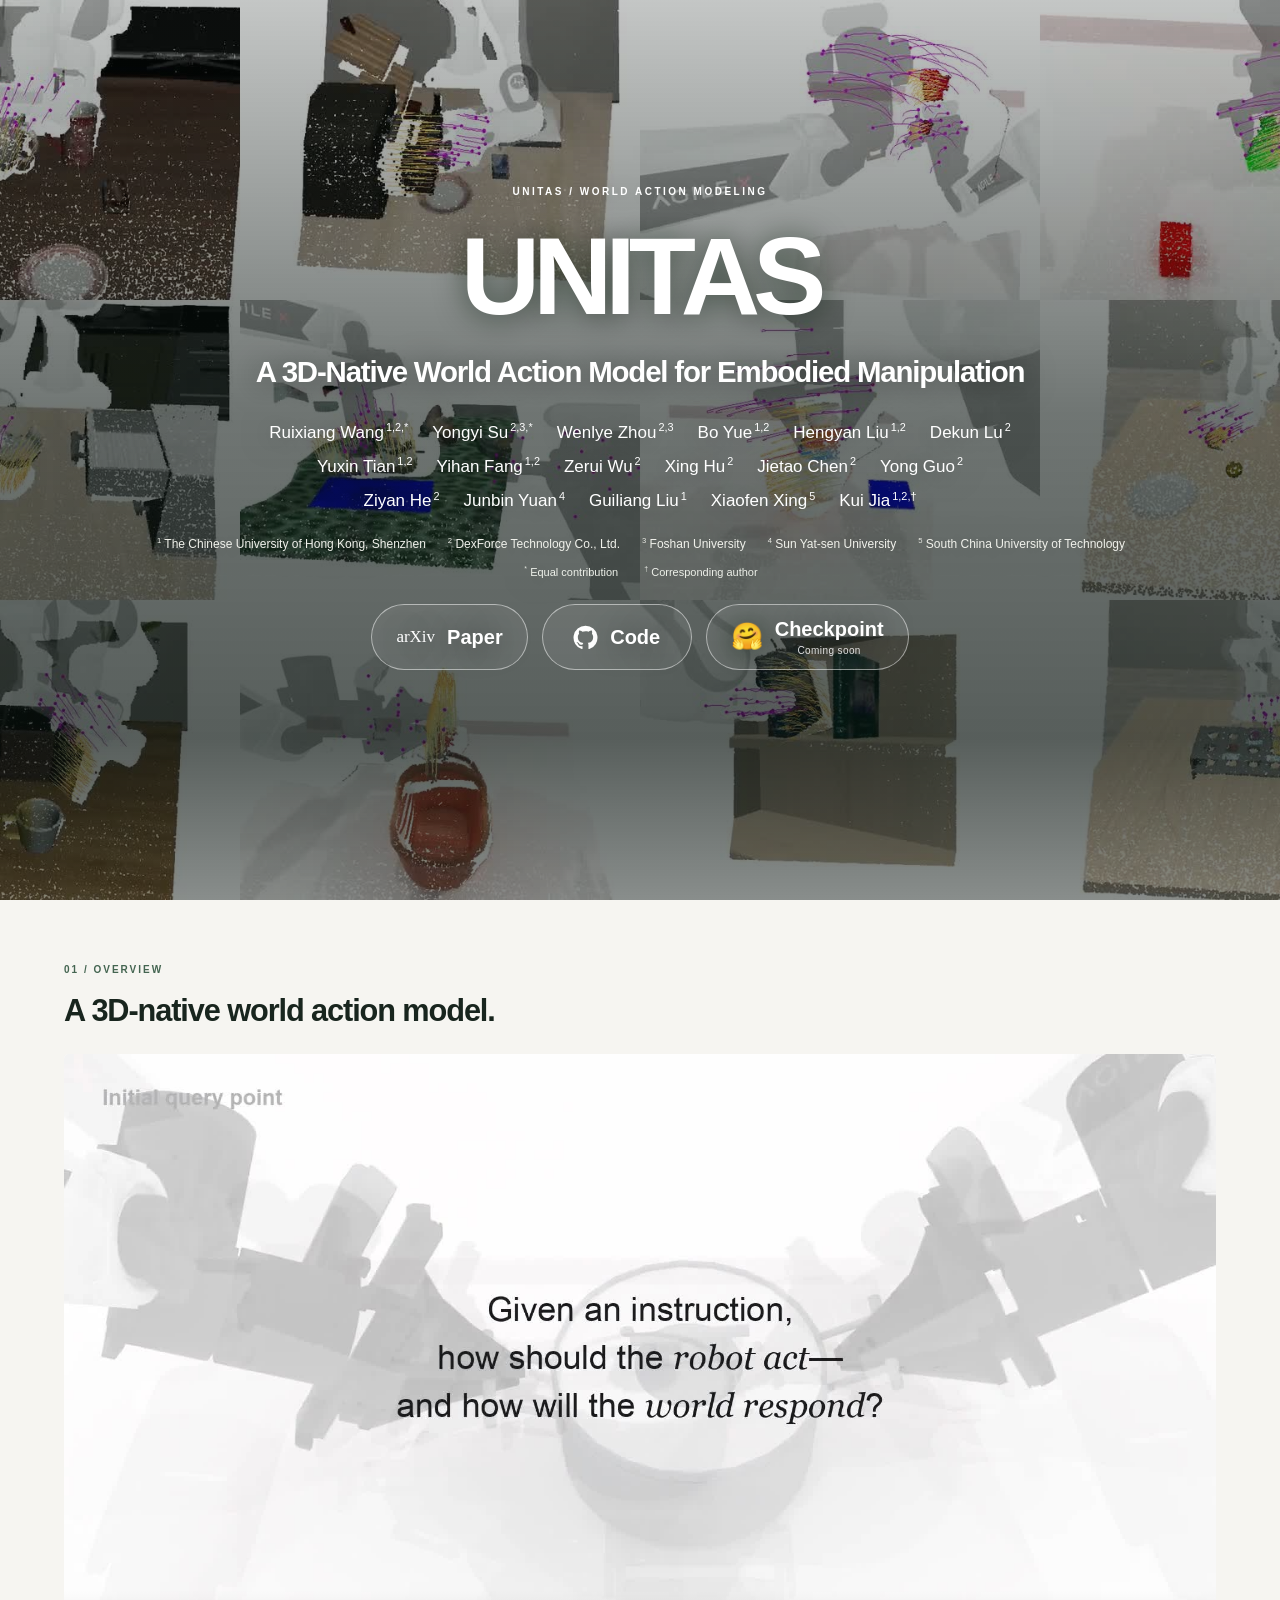
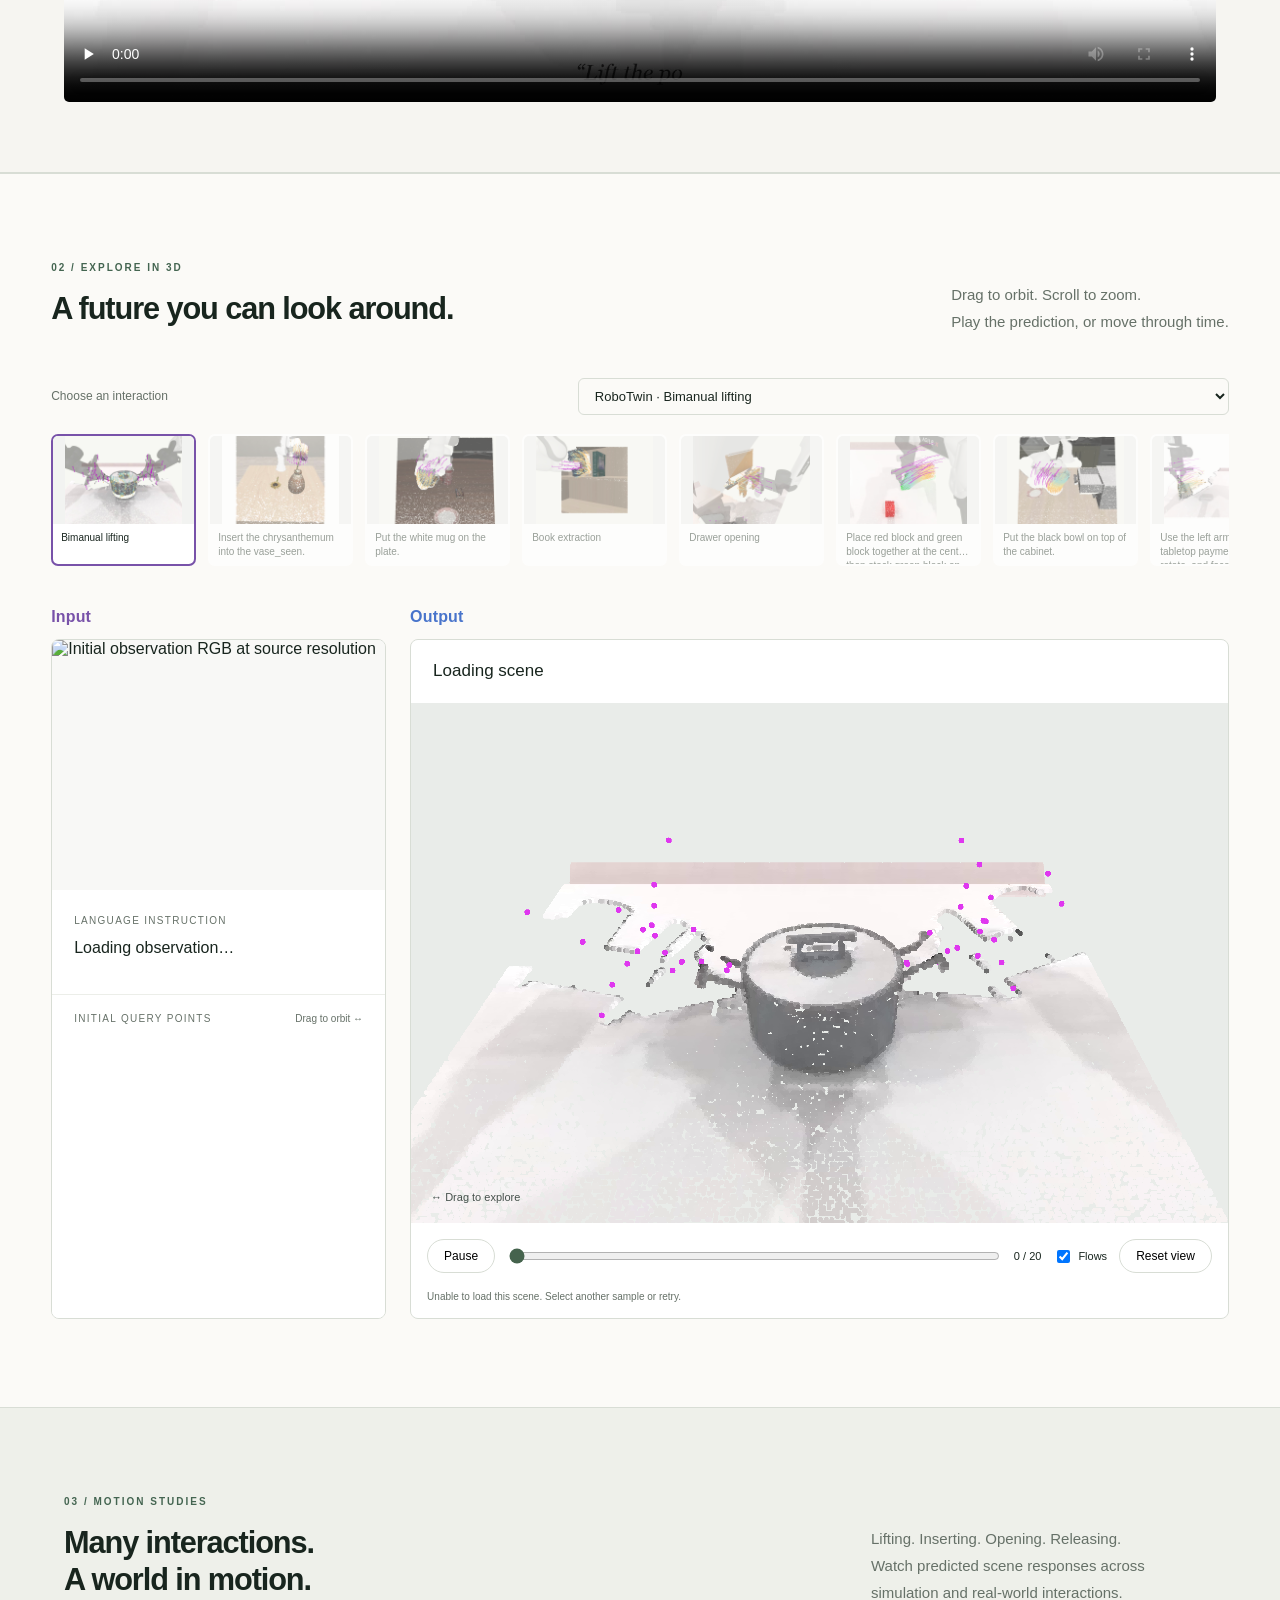
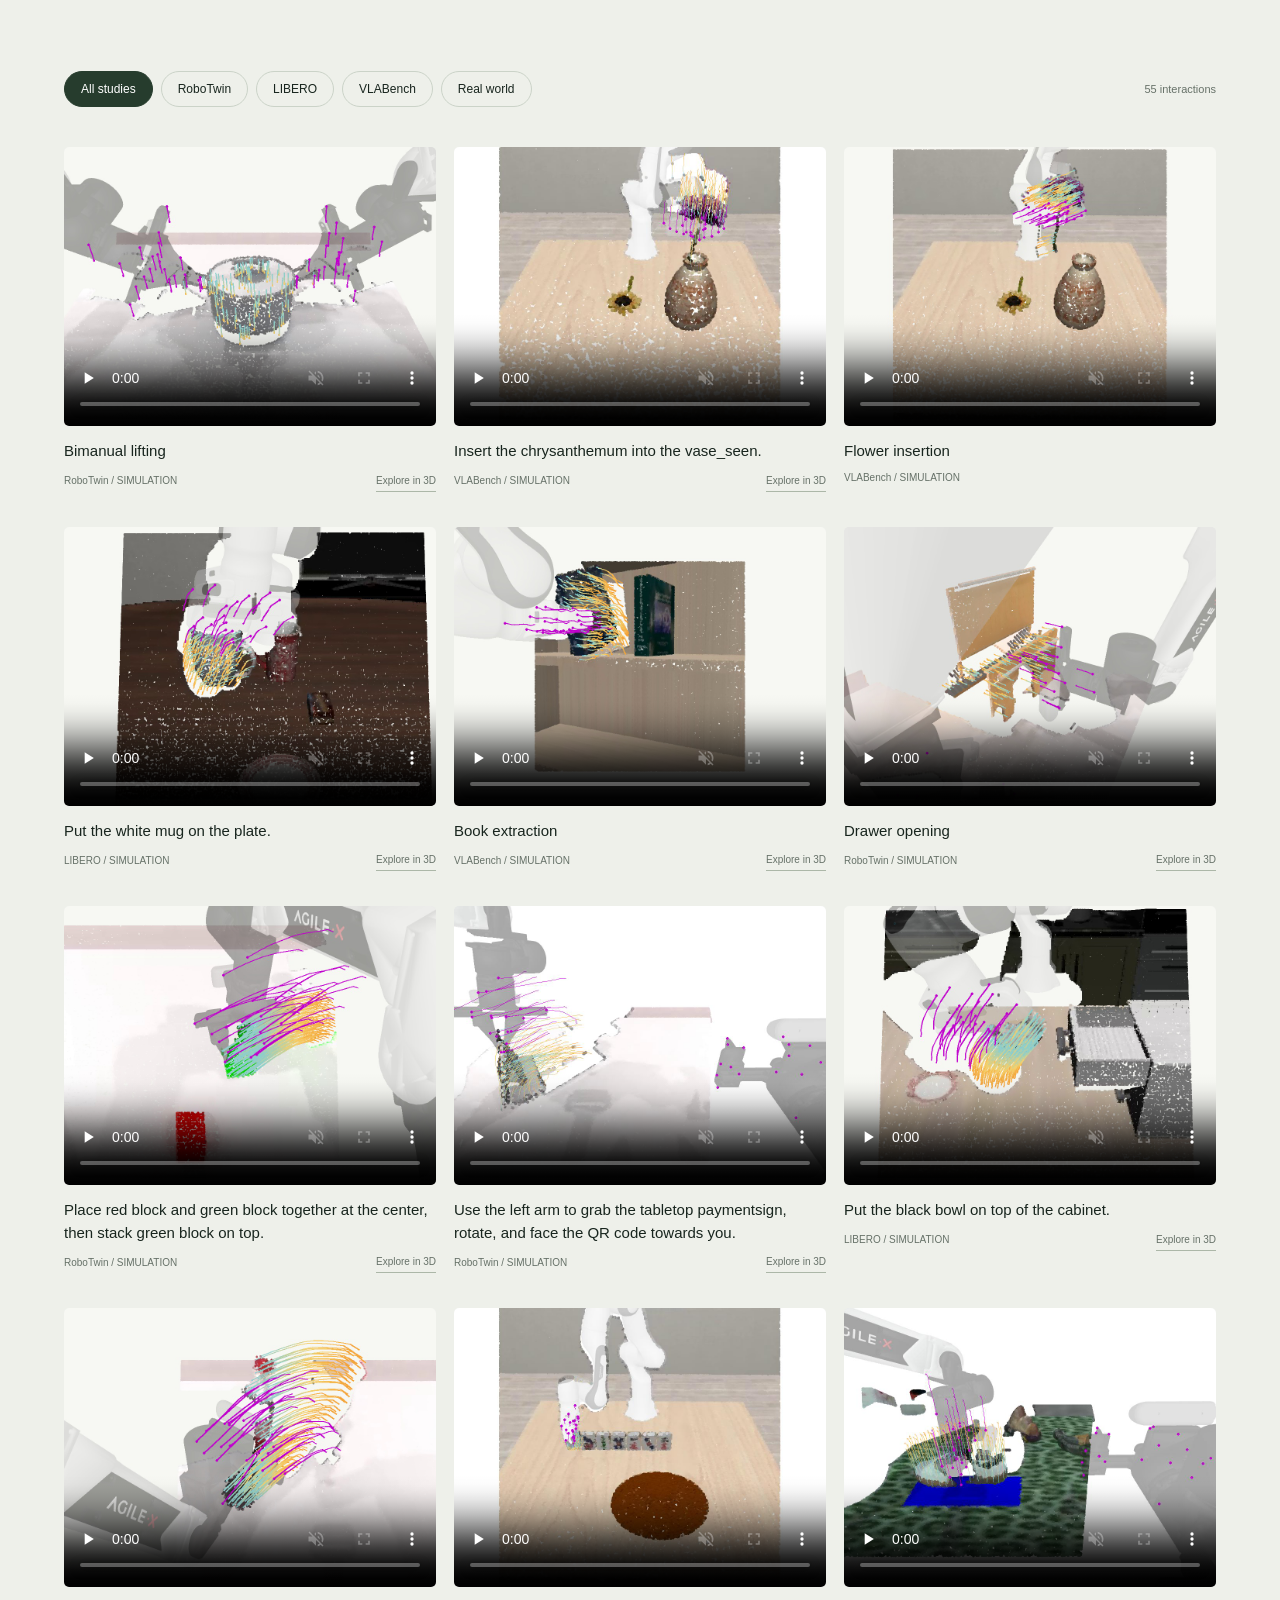
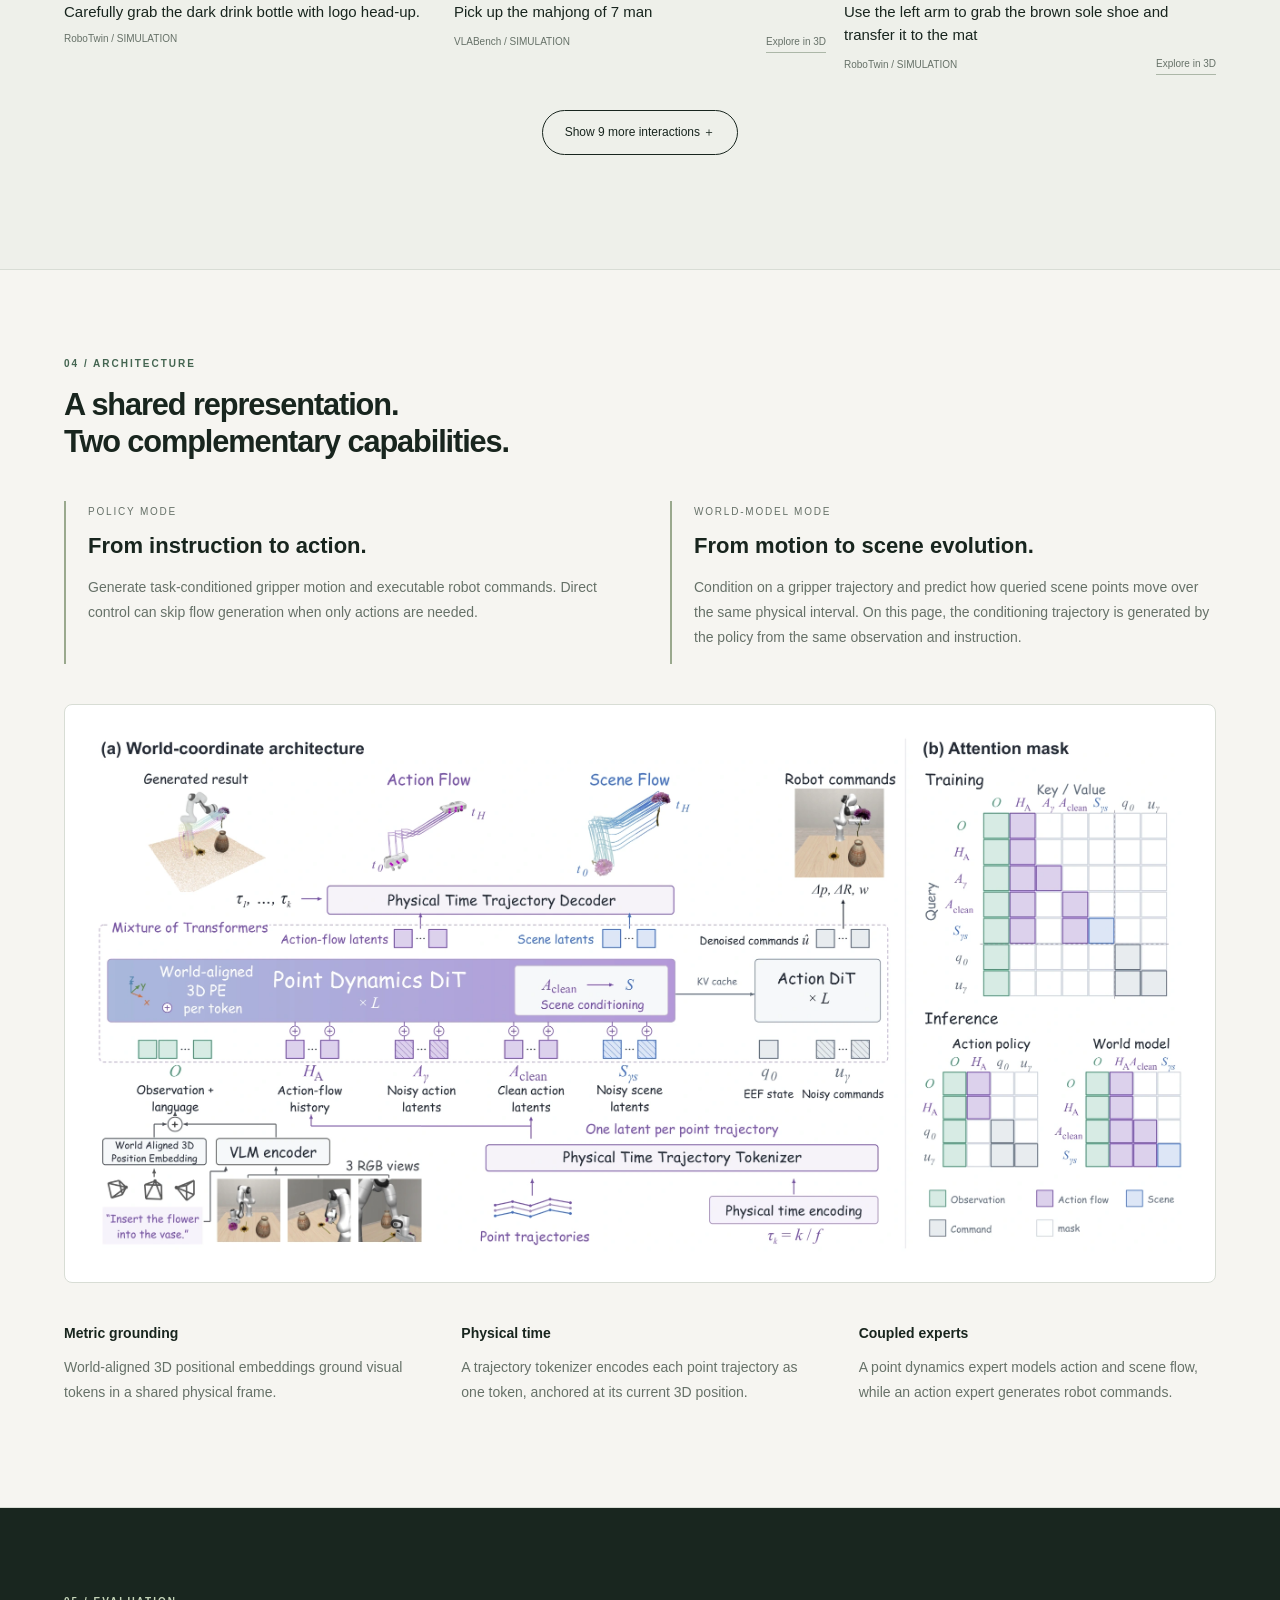
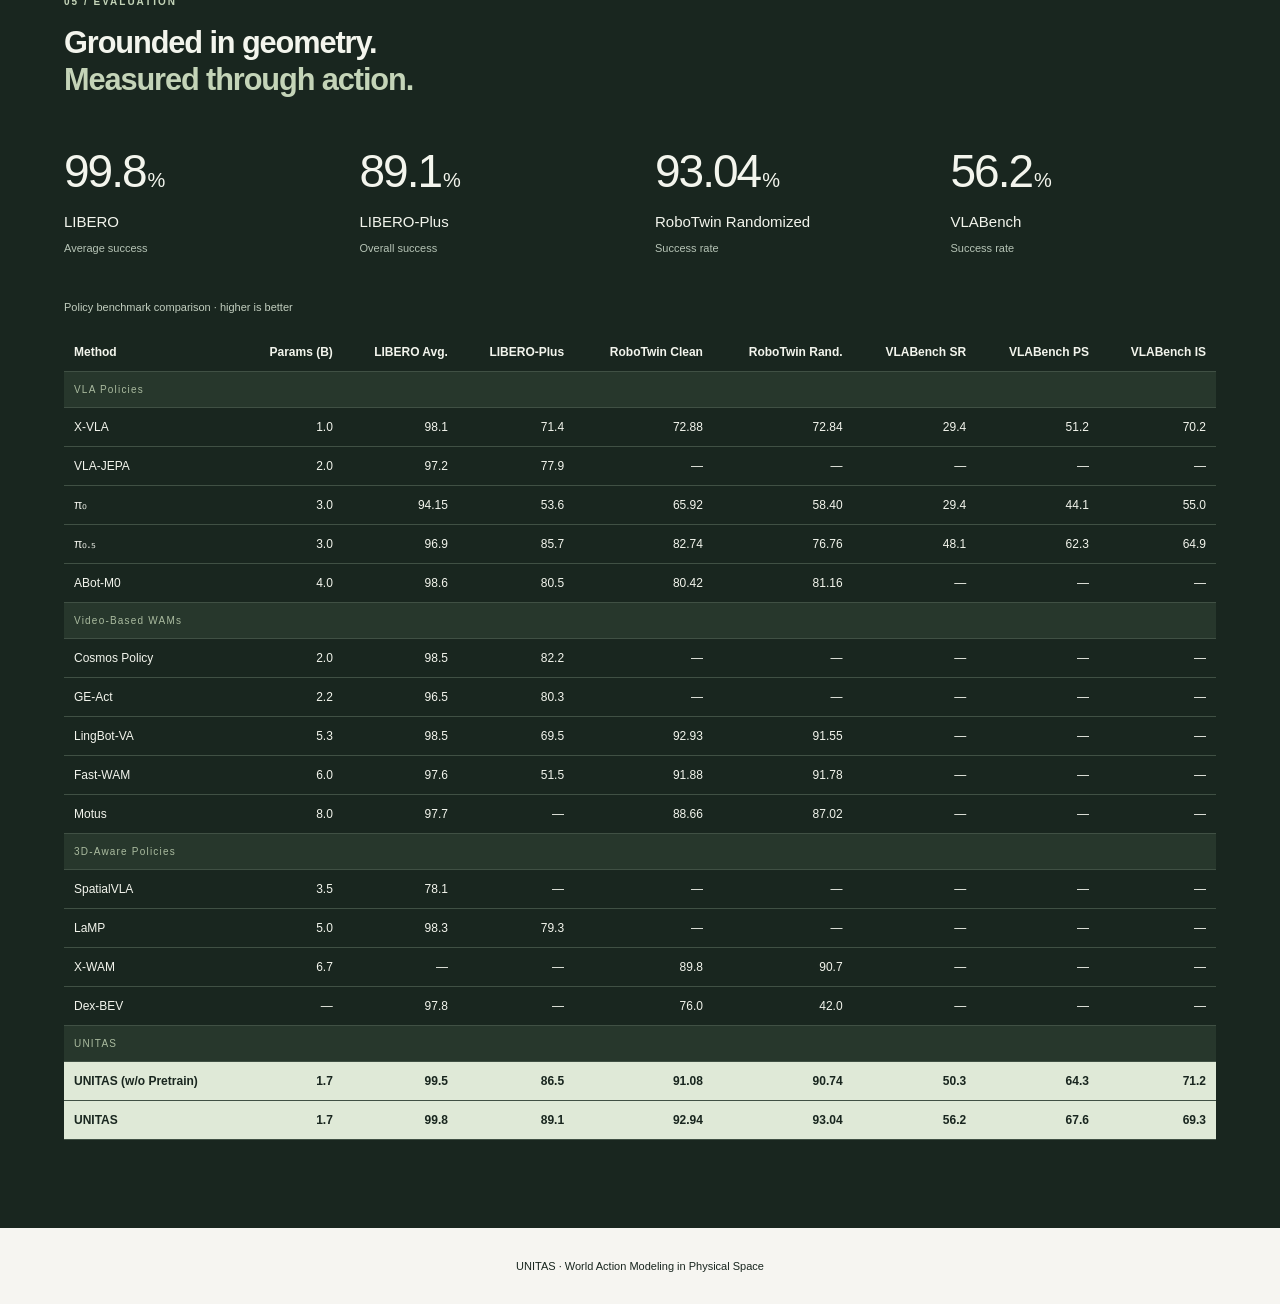
==== index.html @ 12391694 "Remove coming soon label from Code link" ====
<!DOCTYPE html>

<html lang="en"><head><meta charset="utf-8"/><meta content="width=device-width,initial-scale=1" name="viewport"/><meta content="Unitas: A 3D-Native World Action Model for Embodied Manipulation. Observations, actions, and scene dynamics in one physical space." name="description"/><title>Unitas: A 3D-Native World Action Model for Embodied Manipulation</title><link href="page.css?v=smaller-sections" rel="stylesheet"/><link href="explorer-layout.css?v=smaller-sections" rel="stylesheet"/></head><body data-asset-root="assets/full-arm-292814-panda-trails" data-hero-root="assets/current-cover-20260928"><a class="skip-link" href="#interactive">Skip to interactive scenes</a><header aria-hidden="true" class="nav" inert=""><a class="wordmark" href="#cover">UNITAS</a><nav aria-label="Main navigation"><a href="#interactive">Explore in 3D</a><a href="#studies">Motion studies</a><a href="#method">Method</a><a href="#results">Results</a><a href="assets/paper-20260928/UNITAS.pdf">Paper</a></nav></header><main>
<section class="cinema-intro" id="cover"><div class="cinema-sticky"><div class="video-wall"><video aria-label="Twelve scene predictions from checkpoint 292814" autoplay="" id="hero-mosaic" loop="" muted="" playsinline="" poster="assets/current-cover-20260928/wall-desktop.jpg" preload="metadata" src="assets/current-cover-20260928/wall-desktop.mp4"></video></div><div aria-hidden="true" class="hero-reveal"><span style="--delay:0.12s"></span><span style="--delay:0.48s"></span><span style="--delay:0.24s"></span><span style="--delay:0.7s"></span><span style="--delay:0.55s"></span><span style="--delay:0.03s"></span><span style="--delay:0.34s"></span><span style="--delay:0.86s"></span><span style="--delay:0.38s"></span><span style="--delay:0.8s"></span><span style="--delay:0.62s"></span><span style="--delay:0.18s"></span></div><div class="cinema-shade"></div><div class="cinema-copy"><div class="eyebrow">UNITAS / WORLD ACTION MODELING</div><h1><span class="hero-name">UNITAS</span><span class="hero-paper-title">A 3D-Native World Action Model for Embodied Manipulation</span></h1><div aria-label="Authors and affiliations" class="hero-credits"><div class="hero-authors"><div class="author-row"><span class="author"><a href="https://robbinw.github.io/" rel="noopener noreferrer" target="_blank">Ruixiang Wang</a><sup>1,2,*</sup></span><span class="author"><a href="https://yysu.site/" rel="noopener noreferrer" target="_blank">Yongyi Su</a><sup>2,3,*</sup></span><span class="author">Wenlye Zhou<sup>2,3</sup></span><span class="author">Bo Yue<sup>1,2</sup></span><span class="author">Hengyan Liu<sup>1,2</sup></span><span class="author">Dekun Lu<sup>2</sup></span></div><div class="author-row"><span class="author">Yuxin Tian<sup>1,2</sup></span><span class="author">Yihan Fang<sup>1,2</sup></span><span class="author">Zerui Wu<sup>2</sup></span><span class="author">Xing Hu<sup>2</sup></span><span class="author">Jietao Chen<sup>2</sup></span><span class="author">Yong Guo<sup>2</sup></span></div><div class="author-row"><span class="author">Ziyan He<sup>2</sup></span><span class="author">Junbin Yuan<sup>4</sup></span><span class="author">Guiliang Liu<sup>1</sup></span><span class="author">Xiaofen Xing<sup>5</sup></span><span class="author">Kui Jia<sup>1,2,†</sup></span></div></div><div class="hero-affiliations"><span><sup>1</sup> The Chinese University of Hong Kong, Shenzhen</span><span><sup>2</sup> DexForce Technology Co., Ltd.</span><span><sup>3</sup> Foshan University</span><span><sup>4</sup> Sun Yat-sen University</span><span><sup>5</sup> South China University of Technology</span></div><div class="hero-contributions"><span><sup>*</sup> Equal contribution</span><span><sup>†</sup> Corresponding author</span></div></div><div class="hero-links"><a href="assets/paper-20260928/UNITAS.pdf"><span aria-hidden="true" class="resource-icon paper-icon">arXiv</span><span>Paper</span></a><a href="https://github.com/RobbinW/unitas" aria-label="Code repository" rel="noopener noreferrer" target="_blank"><svg aria-hidden="true" fill="currentColor" height="25" viewbox="0 0 24 24" width="25"><path d="M12 .7a11.5 11.5 0 0 0-3.64 22.41c.58.1.79-.25.79-.55v-2.23c-3.22.7-3.9-1.37-3.9-1.37-.52-1.34-1.29-1.7-1.29-1.7-1.05-.72.08-.71.08-.71 1.16.08 1.78 1.2 1.78 1.2 1.03 1.77 2.71 1.26 3.37.96.1-.75.4-1.26.73-1.55-2.57-.29-5.27-1.28-5.27-5.69 0-1.26.45-2.3 1.19-3.11-.12-.29-.51-1.47.11-3.06 0 0 .97-.31 3.16 1.19A11 11 0 0 1 12 6.1c.98 0 1.96.13 2.88.39 2.2-1.5 3.16-1.19 3.16-1.19.62 1.59.23 2.77.11 3.06.74.81 1.19 1.85 1.19 3.11 0 4.42-2.71 5.4-5.29 5.68.42.36.79 1.06.79 2.14v3.27c0 .31.21.66.8.55A11.5 11.5 0 0 0 12 .7Z"></path></svg><span>Code</span></a><span aria-disabled="true" aria-label="Checkpoint, coming soon" class="resource-pending" role="link"><span aria-hidden="true" class="resource-icon">🤗</span><span>Checkpoint <small>Coming soon</small></span></span></div></div></div></section>
<section class="opening film-introduction" id="film"><div class="film-heading"><div class="section-label">01 / OVERVIEW</div><h2>A 3D-native world action model.</h2></div><video aria-label="UNITAS research film" class="research-film" controls="" playsinline="" poster="assets/current-film-20260928/poster.jpg" preload="none"><source src="assets/current-film-20260928/UNITAS_white.mp4" type="video/mp4"/><track kind="subtitles" label="English" src="assets/current-film-20260928/captions.vtt" srclang="en"/></video></section>
<section class="section interactive" id="interactive"><div class="section-head"><div><div class="section-label">02 / EXPLORE IN 3D</div><h2>A future you can look around.</h2></div><p>Drag to orbit. Scroll to zoom.<br/>Play the prediction, or move through time.</p></div><div class="explorer-select"><label for="motion-select">Choose an interaction</label><select id="motion-select"></select></div><div aria-label="Choose a 3D scene" class="sample-tabs" id="motion-samples" role="group"></div><div class="explorer-columns"><div class="explorer-column input-column"><h3 class="io-label">Input</h3><div class="input-panel"><a class="input-rgb-link" id="input-rgb-original" rel="noopener" target="_blank"><img alt="Initial observation RGB at source resolution" id="motion-rgb"/></a><div class="input-language"><span>Language instruction</span><p id="input-language">Choose an interaction above.</p></div><div class="input-query-heading">Initial query points <small>Drag to orbit ↔</small></div><div aria-label="Initial query point cloud and calibrated observation camera" id="input-query-stage"></div></div></div><div class="explorer-column output-column"><h3 class="io-label output-label">Output</h3><div class="motion-shell"><div class="motion-top"><h3 id="motion-title">Loading scene</h3><select aria-label="Trajectory source" hidden="" id="motion-mode"><option value="pred">Model prediction</option><option value="gt">Ground truth</option></select></div><div id="motion-stage"><span class="drag-hint">↔ Drag to explore</span></div><div class="motion-controls"><button id="motion-play">Pause</button><input aria-label="Prediction time" id="motion-time" max="1000" min="0" type="range" value="0"/><output id="motion-frame">0 / 20</output><label><input checked="" id="motion-trails" type="checkbox"/> Flows</label><button id="motion-reset">Reset view</button></div><p id="motion-status" role="status">Loading 3D trajectories…</p></div></div></div></section><section class="section motion-films" id="studies"><div class="section-head"><div><div class="section-label">03 / MOTION STUDIES</div><h2>Many interactions.<br/>A world in motion.</h2></div><p>Lifting. Inserting. Opening. Releasing.<br/>Watch predicted scene responses across simulation and real-world interactions.</p></div><div class="gallery-toolbar"><div aria-label="Filter scene predictions" class="sample-tabs" id="study-filters" role="group"><button aria-pressed="true" data-filter="all">All studies</button><button aria-pressed="false" data-filter="RoboTwin">RoboTwin</button><button aria-pressed="false" data-filter="LIBERO">LIBERO</button><button aria-pressed="false" data-filter="VLABench">VLABench</button><button aria-pressed="false" data-filter="real">Real world</button></div><span aria-live="polite" id="study-count"></span></div><div class="film-grid" id="study-grid"></div><button class="button more" id="study-more">More interactions ＋</button></section>
<section class="section method" id="method"><div class="section-label">04 / ARCHITECTURE</div><h2>A shared representation.<br/><em>Two complementary capabilities.</em></h2><div class="capabilities"><article><span>POLICY MODE</span><h3>From instruction to action.</h3><p>Generate task-conditioned gripper motion and executable robot commands. Direct control can skip flow generation when only actions are needed.</p></article><article><span>WORLD-MODEL MODE</span><h3>From motion to scene evolution.</h3><p>Condition on a gripper trajectory and predict how queried scene points move over the same physical interval. On this page, the conditioning trajectory is generated by the policy from the same observation and instruction.</p></article></div><a class="diagram" href="assets/paper-20260928/architecture.pdf" rel="noopener" target="_blank" title="Figure 2 — open full-resolution architecture"><img alt="UNITAS architecture with shared observation grounding and coupled motion and action branches" height="1138" loading="lazy" src="assets/paper-20260928/architecture.webp" width="2400"/></a><div class="method-details"><p><strong>Metric grounding</strong>World-aligned 3D positional embeddings ground visual tokens in a shared physical frame.</p><p><strong>Physical time</strong>A trajectory tokenizer encodes each point trajectory as one token, anchored at its current 3D position.</p><p><strong>Coupled experts</strong>A point dynamics expert models action and scene flow, while an action expert generates robot commands.</p></div></section><section class="section results" id="results"><div class="section-label">05 / EVALUATION</div><h2>Grounded in geometry.<br/><em>Measured through action.</em></h2><div class="metrics"><div><strong>99.8<span>%</span></strong><p>LIBERO</p><small>Average success</small></div><div><strong>89.1<span>%</span></strong><p>LIBERO-Plus</p><small>Overall success</small></div><div><strong>93.04<span>%</span></strong><p>RoboTwin Randomized</p><small>Success rate</small></div><div><strong>56.2<span>%</span></strong><p>VLABench</p><small>Success rate</small></div></div><div aria-label="Policy benchmark comparison, scroll horizontally for all columns" class="table-scroll" tabindex="0"><table id="benchmark-table"><caption>Policy benchmark comparison · higher is better</caption><thead><tr><th>Method</th><th>Params (B)</th><th>LIBERO Avg.</th><th>LIBERO-Plus</th><th>RoboTwin Clean</th><th>RoboTwin Rand.</th><th>VLABench SR</th><th>VLABench PS</th><th>VLABench IS</th></tr></thead><tbody><tr class="group"><td colspan="9">VLA Policies</td></tr><tr class=""><td>X-VLA</td><td>1.0</td><td>98.1</td><td>71.4</td><td>72.88</td><td>72.84</td><td>29.4</td><td>51.2</td><td>70.2</td></tr><tr class=""><td>VLA-JEPA</td><td>2.0</td><td>97.2</td><td>77.9</td><td>—</td><td>—</td><td>—</td><td>—</td><td>—</td></tr><tr class=""><td>π₀</td><td>3.0</td><td>94.15</td><td>53.6</td><td>65.92</td><td>58.40</td><td>29.4</td><td>44.1</td><td>55.0</td></tr><tr class=""><td>π₀.₅</td><td>3.0</td><td>96.9</td><td>85.7</td><td>82.74</td><td>76.76</td><td>48.1</td><td>62.3</td><td>64.9</td></tr><tr class=""><td>ABot-M0</td><td>4.0</td><td>98.6</td><td>80.5</td><td>80.42</td><td>81.16</td><td>—</td><td>—</td><td>—</td></tr><tr class="group"><td colspan="9">Video-Based WAMs</td></tr><tr class=""><td>Cosmos Policy</td><td>2.0</td><td>98.5</td><td>82.2</td><td>—</td><td>—</td><td>—</td><td>—</td><td>—</td></tr><tr class=""><td>GE-Act</td><td>2.2</td><td>96.5</td><td>80.3</td><td>—</td><td>—</td><td>—</td><td>—</td><td>—</td></tr><tr class=""><td>LingBot-VA</td><td>5.3</td><td>98.5</td><td>69.5</td><td>92.93</td><td>91.55</td><td>—</td><td>—</td><td>—</td></tr><tr class=""><td>Fast-WAM</td><td>6.0</td><td>97.6</td><td>51.5</td><td>91.88</td><td>91.78</td><td>—</td><td>—</td><td>—</td></tr><tr class=""><td>Motus</td><td>8.0</td><td>97.7</td><td>—</td><td>88.66</td><td>87.02</td><td>—</td><td>—</td><td>—</td></tr><tr class="group"><td colspan="9">3D-Aware Policies</td></tr><tr class=""><td>SpatialVLA</td><td>3.5</td><td>78.1</td><td>—</td><td>—</td><td>—</td><td>—</td><td>—</td><td>—</td></tr><tr class=""><td>LaMP</td><td>5.0</td><td>98.3</td><td>79.3</td><td>—</td><td>—</td><td>—</td><td>—</td><td>—</td></tr><tr class=""><td>X-WAM</td><td>6.7</td><td>—</td><td>—</td><td>89.8</td><td>90.7</td><td>—</td><td>—</td><td>—</td></tr><tr class=""><td>Dex-BEV</td><td>—</td><td>97.8</td><td>—</td><td>76.0</td><td>42.0</td><td>—</td><td>—</td><td>—</td></tr><tr class="group"><td colspan="9">UNITAS</td></tr><tr class="ours"><td>UNITAS (w/o Pretrain)</td><td>1.7</td><td>99.5</td><td>86.5</td><td>91.08</td><td>90.74</td><td>50.3</td><td>64.3</td><td>71.2</td></tr><tr class="ours"><td>UNITAS</td><td>1.7</td><td>99.8</td><td>89.1</td><td>92.94</td><td>93.04</td><td>56.2</td><td>67.6</td><td>69.3</td></tr></tbody></table></div></section>
<footer class="minimal-footer"><a href="#cover">UNITAS · World Action Modeling in Physical Space</a></footer></main><script type="importmap">{"imports":{"three":"./vendor/three.module.js"}}</script><script defer="" src="fullarm-page.js?v=paymentsign"></script><script src="fullarm-viewer.js?v=paymentsign" type="module"></script></body></html>
---- page.css ----
:root{--paper:#f6f5f1;--ink:#18251e;--muted:#667168;--line:#d8ddd5;--accent:#446551}*{box-sizing:border-box}html{scroll-behavior:smooth;scroll-padding-top:30px}body{margin:0;background:var(--paper);color:var(--ink);font-family:'Avenir Next',Avenir,'Segoe UI',sans-serif}a{color:inherit;text-decoration:none}button,select,input{font:inherit}button{cursor:pointer}a:focus-visible,button:focus-visible,input:focus-visible,select:focus-visible{outline:3px solid #cb892f;outline-offset:4px}.nav{height:68px;padding:0 4vw;display:flex;align-items:center;justify-content:space-between;gap:24px}.wordmark{font-size:25px;font-weight:750;letter-spacing:-1px}.wordmark span{color:var(--accent);margin-left:5px}.nav nav{display:flex;gap:26px;font-size:12px;align-items:center}.nav nav a:hover{color:var(--accent)}.skip-link{position:fixed;top:-80px;left:20px;background:white;padding:16px;z-index:10}.skip-link:focus{top:10px}.cinema-sticky{position:relative;height:calc(100svh - 68px);min-height:570px;max-height:1050px;overflow:hidden;background:#bfc8bd;color:white}.video-wall{position:absolute;inset:0}.video-wall video{display:block;width:100%;height:100%;object-fit:cover}.cinema-shade{position:absolute;inset:0;background:linear-gradient(180deg,#06160b08,#091b1133 45%,#081a166b)}.cinema-copy{position:absolute;inset:0;display:flex;flex-direction:column;align-items:center;justify-content:center;pointer-events:none;text-align:center;text-shadow:0 2px 30px #00150799}.cinema-copy .eyebrow{font-size:10px;letter-spacing:2.5px;font-weight:600}.cinema-copy h1{font-size:clamp(75px,8.6vw,142px);letter-spacing:-.065em;line-height:1;margin:16px 0;font-weight:700}.cinema-copy p{font-size:20px;margin:5px 0;letter-spacing:-.4px}.cover-bottom{position:absolute;bottom:24px;left:4vw;right:4vw;display:flex;align-items:center;justify-content:space-between;gap:20px;font-size:9px;letter-spacing:1.7px}.cover-bottom button{border:1px solid #ffffff88;background:#10211738;color:white;border-radius:30px;padding:10px 16px;font-size:11px;letter-spacing:0}.opening,.section{padding:88px max(5vw,calc((100vw - 1320px)/2))}.opening{display:grid;grid-template-columns:1.1fr 1fr;gap:70px;align-items:center;border-bottom:1px solid var(--line)}.opening p{font-size:18px;line-height:1.7;color:var(--muted);max-width:560px;margin-top:0}.section{border-top:1px solid var(--line)}.section-label{font-size:10px;font-weight:600;letter-spacing:2px;color:var(--accent)}h2{font-size:clamp(26px,2.4vw,36px);font-weight:600;line-height:1.2;letter-spacing:-1.1px;margin:18px 0 22px}h3{font-size:22px;line-height:1.35;font-weight:600;margin:12px 0}em{font-style:normal;font-weight:inherit}.actions{display:flex;align-items:center;gap:26px;flex-wrap:wrap;margin:26px 0 0}.button{display:inline-block;background:var(--ink);color:white;border:1px solid var(--ink);border-radius:30px;padding:13px 22px;font-size:12px}.button:hover{background:#334c3b}.text-link{font-size:12px;border-bottom:1px solid var(--ink);padding:6px 0}.section-head{display:flex;justify-content:space-between;align-items:end;gap:60px;margin-bottom:30px}.section-head>p{max-width:345px;font-size:15px;line-height:1.8;color:var(--muted)}.motion-films{background:#eef0ea}.gallery-toolbar{display:flex;justify-content:space-between;align-items:center;gap:18px}.sample-tabs{display:flex;gap:8px;flex-wrap:wrap;margin:20px 0}.sample-tabs button{border:1px solid #cbd3c8;border-radius:25px;background:transparent;color:var(--ink);font-size:12px;padding:10px 16px}.sample-tabs button[aria-pressed=true]{background:#263c2d;border-color:#263c2d;color:white}#study-count{font-size:11px;color:var(--muted);white-space:nowrap}.film-grid{display:grid;grid-template-columns:repeat(3,minmax(0,1fr));gap:35px 18px;margin:20px 0 32px}figure{margin:0;min-width:0}.film-grid video{display:block;width:100%;aspect-ratio:4/3;object-fit:contain;border-radius:5px;background:#e9ece9}.film-grid figcaption{font-size:15px;font-weight:500;margin-top:14px;line-height:1.5}.study-meta,.joint-caption{display:flex;align-items:center;justify-content:space-between;gap:12px;margin-top:7px;font-size:10px;font-weight:400;color:var(--muted)}.study-meta a,.joint-caption a{white-space:nowrap;border-bottom:1px solid #acb7a8;padding:3px 0}.more{display:block;margin:35px auto 26px;background:transparent;color:var(--ink)}.more:hover{color:white}.figure-note{font-size:11px;line-height:1.8;color:var(--muted);max-width:1000px;margin:18px 0 0}.interactive{background:#fbfaf7}.explorer-select{display:flex;gap:18px;align-items:center;justify-content:space-between;font-size:12px;margin-bottom:18px}.explorer-select select{padding:12px 16px;border:1px solid var(--line);background:transparent;border-radius:6px;max-width:72%;color:var(--ink);font-size:13px}#motion-samples{display:grid;grid-template-columns:repeat(6,minmax(0,1fr));gap:10px;margin:18px 0 25px}#motion-samples button{padding:0;border-radius:5px;overflow:hidden;text-align:left;background:#fff;border:1px solid var(--line);color:var(--muted)}#motion-samples button[aria-pressed=true]{border:2px solid #53684e;background:#e8eee3;color:var(--ink)}#motion-samples img{width:100%;aspect-ratio:4/3;object-fit:cover;display:block}#motion-samples span{font-size:10px;display:block;padding:8px;white-space:nowrap;overflow:hidden;text-overflow:ellipsis}.motion-shell{border:1px solid var(--line);border-radius:8px;overflow:hidden;background:#e9ece9}.motion-top{padding:15px 22px;background:#fff;display:flex;justify-content:space-between;align-items:center;gap:20px}.motion-top h3{font-size:18px;margin:5px 0}.motion-top select{font:inherit;font-size:12px;border:1px solid #dce1d8;background:#fff;border-radius:5px;padding:10px}#motion-stage{height:650px;position:relative;touch-action:none}#motion-stage canvas{display:block}.rgb-inset{position:absolute;top:18px;left:18px;width:132px;z-index:2;pointer-events:none;background:white;box-shadow:0 4px 24px #0001;border-radius:5px;overflow:hidden}.rgb-inset img{width:100%;display:block}.rgb-inset span{display:block;font-size:8px;padding:7px;letter-spacing:1.4px}.drag-hint{position:absolute;bottom:20px;left:20px;pointer-events:none;font-size:11px;color:#45514b}.motion-controls{display:flex;align-items:center;gap:18px;padding:17px 22px;background:#fff}.motion-controls button{border:1px solid var(--line);border-radius:24px;background:white;padding:9px 16px;font-size:12px;white-space:nowrap}.motion-controls input[type=range]{flex:1;min-width:40px;accent-color:#45634d}.motion-controls label,.motion-controls output{font-size:11px;white-space:nowrap}.motion-controls label{display:flex;align-items:center;gap:5px}#motion-status{margin:0;padding:0 22px 17px;background:white;color:var(--muted);font-size:11px}.capabilities{display:grid;grid-template-columns:1fr 1fr;gap:60px;margin:40px 0}.capabilities article{border-left:2px solid #9aa98e;padding-left:22px}.capabilities span{font-size:10px;letter-spacing:1.8px;color:var(--muted)}.capabilities p,.method-details p{font-size:14px;color:var(--muted);line-height:1.8}.diagram{display:block;background:white;padding:30px;border-radius:8px;border:1px solid var(--line)}.diagram img{display:block;width:100%}.diagram span{display:block;font-size:11px;color:var(--muted);margin-top:20px}.method-details{display:grid;grid-template-columns:repeat(3,1fr);gap:40px;margin-top:24px}.method-details strong{display:block;color:var(--ink);margin-bottom:8px}.results{background:#19261f;color:#f3f5ed}.results .section-label,.results em{color:#c4d4b8}.metrics{display:grid;grid-template-columns:repeat(4,1fr);gap:30px;margin:45px 0}.metrics strong{font-size:46px;font-weight:500;letter-spacing:-2px}.metrics strong span{font-size:20px;margin-left:2px}.metrics p{font-size:15px;margin-bottom:8px}.metrics small,.results .figure-note{color:#b6c4b6;font-size:11px}.table-scroll{overflow-x:auto;margin-top:38px;max-width:100%}#benchmark-table{width:100%;border-collapse:collapse;font-size:12px;text-align:right;white-space:nowrap}#benchmark-table caption{text-align:left;padding:0 0 20px;color:#c2cebf;font-size:11px}#benchmark-table th,#benchmark-table td{padding:12px 10px;border-bottom:1px solid #405044}#benchmark-table th:first-child,#benchmark-table td:first-child{text-align:left}#benchmark-table .group{text-align:left;color:#aabb9f;background:#27372c;font-size:10px;letter-spacing:.12em}#benchmark-table .ours{background:#dfe9d7;color:#19261f;font-weight:700}.joint-studies{background:#efeee9}.joint-studies h2{font-weight:500}.joint-studies .figure-note{max-width:820px}.candidate-callout{display:flex;justify-content:space-between;gap:30px;align-items:center;padding:40px max(5vw,calc((100vw - 1320px)/2));background:#e4e9df}.candidate-callout p{font-size:13px;line-height:1.7;color:var(--muted)}.candidate-callout .button{white-space:nowrap}footer{padding:36px 5vw;display:flex;align-items:center;gap:25px;flex-wrap:wrap}footer p{font-size:11px}footer div{font-size:10px;margin-left:auto;color:var(--muted)}footer>a:last-child{font-size:11px}[hidden]{display:none!important}
@media(min-width:1700px){.cinema-sticky{height:calc(100vw * .5625);max-height:calc(100svh - 68px)}}@media(max-width:900px){.nav nav{gap:17px}.section,.opening{padding:60px 5vw}.opening{gap:30px}.film-grid{grid-template-columns:repeat(2,minmax(0,1fr))}#motion-samples{grid-template-columns:repeat(3,minmax(0,1fr))}.cover-bottom>span{display:none}.section-head{gap:25px}#motion-stage{height:530px}.method-details{gap:22px}}@media(max-width:600px){.nav{height:100px;padding:14px 20px;align-items:start;justify-content:center;gap:10px;flex-direction:column}.nav nav{width:100%;overflow-x:auto;white-space:nowrap;padding-bottom:8px;gap:20px;font-size:11px}.cinema-sticky{height:calc(100svh - 100px);min-height:530px;max-height:850px}.cinema-copy h1{font-size:76px}.cinema-copy .eyebrow{font-size:8px;letter-spacing:1.3px}.cinema-copy p{font-size:17px}.cover-bottom{left:20px;right:20px;font-size:8px;letter-spacing:1px;gap:12px}.opening{display:block}.opening p{font-size:16px;margin-top:24px}.section,.opening{padding:48px 20px}h2{font-size:26px;letter-spacing:-.7px}.section-head{display:block;margin-bottom:22px}.section-head>p{font-size:14px;max-width:none}.gallery-toolbar{display:block}.sample-tabs{gap:6px}.sample-tabs button{padding:9px 12px;font-size:11px}#study-count{display:block;margin:0 0 20px}.film-grid{grid-template-columns:1fr;gap:30px}.film-grid figcaption{font-size:15px}.explorer-select{display:block}.explorer-select select{display:block;width:100%;max-width:none;margin-top:10px;font-size:12px}#motion-samples{gap:8px}#motion-samples span{font-size:9px;padding:7px}#motion-stage{height:410px}.rgb-inset{width:86px;top:12px;left:12px}.motion-top{padding:12px;gap:10px}.motion-top h3{font-size:14px}.motion-top select{font-size:10px;max-width:140px}.motion-controls{padding:12px;gap:9px;flex-wrap:wrap;justify-content:space-between}.motion-controls input[type=range]{order:5;flex-basis:100%;height:30px}.motion-controls button{font-size:11px;padding:8px 13px}#motion-status{padding:0 12px 14px;line-height:1.6;font-size:10px}.capabilities,.method-details{grid-template-columns:1fr;gap:24px}.diagram{padding:12px}.metrics{grid-template-columns:1fr 1fr;gap:30px}.metrics strong{font-size:40px}.candidate-callout{padding:32px 20px;flex-direction:column;align-items:start}footer{padding:30px 20px;gap:15px}footer div{margin:0;width:100%}}@media(prefers-reduced-motion:reduce){html{scroll-behavior:auto}}
/* Progressive cover reveal keeps one video decoder and reveals its tiles in waves. */
.hero-reveal{position:absolute;inset:0;display:grid;grid-template-columns:repeat(4,1fr);grid-template-rows:repeat(3,1fr);pointer-events:none;overflow:hidden}.hero-reveal span{background:#192b23;transform-origin:50% 0;animation:reveal-tile 1.15s cubic-bezier(.22,.7,.18,1) var(--delay) both;will-change:transform,opacity}.cinema-copy{animation:reveal-title 1.3s cubic-bezier(.2,.7,.2,1) .3s both}.cover-bottom{animation:reveal-title 1.2s ease .9s both}@keyframes reveal-tile{0%{transform:scaleY(1);opacity:1}65%{opacity:1}100%{transform:scaleY(0);opacity:0}}@keyframes reveal-title{from{opacity:0;translate:0 18px}to{opacity:1;translate:0 0}}@media(max-width:600px){.hero-reveal{grid-template-columns:repeat(2,1fr)}.hero-reveal span:nth-child(n+7){display:none}}@media(prefers-reduced-motion:reduce){.hero-reveal{display:none}.cinema-copy,.cover-bottom{animation:none}}

/* Public release: paper figures and result hierarchy; retain the original visual language. */
.paper-overview{padding-top:60px;padding-bottom:70px}
.paper-figure{margin:36px 0 0;background:white;padding:24px;border:1px solid var(--line)}
.paper-figure img{display:block;width:100%;height:auto}
.paper-figure figcaption{font-size:12px;color:var(--muted);line-height:1.7;padding-top:18px}
.result-subsection{margin-top:64px;padding-top:42px;border-top:1px solid var(--line)}
.result-subsection h3,.real-results h3{font-size:clamp(24px,3vw,36px);letter-spacing:-.7px;margin:12px 0 20px}
.real-results{display:grid;grid-template-columns:1fr 1fr;gap:48px;border-top:1px solid var(--line);margin-top:48px;padding-top:36px}
.real-results p{line-height:1.8;color:var(--muted)}
#method .diagram{background:white}#method .diagram img{height:auto}
@media(max-width:650px){.paper-figure{padding:10px}.real-results{grid-template-columns:1fr;gap:8px}}

.results .section-head p,.results .real-results p{color:#c5d2c5}

/* Paper masthead: author credits over the existing full-bleed video mosaic. */
.cinema-sticky{min-height:800px;max-height:none}
.cinema-shade{background:linear-gradient(180deg,rgba(8,18,14,.24),rgba(8,18,14,.58) 46%,rgba(8,18,14,.68) 82%,rgba(8,18,14,.48))}
.cinema-copy{padding:48px 5vw 92px;pointer-events:auto}
.cinema-copy h1{margin:26px 0 32px;letter-spacing:normal;line-height:1.12;max-width:1200px}
.hero-name{display:block;font-size:clamp(86px,9.8vw,154px);font-weight:750;letter-spacing:-.065em;line-height:1;margin-bottom:24px}
.hero-paper-title{display:block;font-size:clamp(25px,2.65vw,42px);font-weight:600;letter-spacing:-.045em;line-height:1.18;text-wrap:balance}
.hero-credits{max-width:1090px}
.hero-authors{display:flex;flex-wrap:wrap;justify-content:center;gap:8px 22px;font-size:17px;font-weight:500;line-height:1.55}
.hero-authors .author{white-space:nowrap}
.hero-credits sup{font-size:.64em;vertical-align:super;line-height:0;margin-left:2px}
.hero-affiliations{display:flex;flex-wrap:wrap;justify-content:center;gap:6px 20px;margin:20px auto 0;max-width:1000px;font-size:12px;line-height:1.6;color:#f0f1eb}
.hero-affiliations span{white-space:nowrap}
.hero-contributions{display:flex;justify-content:center;gap:24px;margin-top:12px;font-size:11px;color:#edf0e9}
.hero-links{display:flex;justify-content:center;gap:12px;margin-top:26px}
.hero-links a{font-size:14px;font-weight:600;border:1px solid #ffffff8c;border-radius:100px;padding:12px 26px;background:#ffffff12;backdrop-filter:blur(8px);transition:background .2s}
.hero-links a:hover{background:#ffffff30}
@media(min-width:1700px){.cinema-sticky{height:calc(100svh - 68px);max-height:none}}
@media(max-width:900px){.cinema-sticky{min-height:850px}.hero-authors{font-size:15px;gap:7px 16px}.hero-affiliations{font-size:11px;gap:6px 14px}}
@media(max-width:600px){.cinema-sticky{height:auto;min-height:920px;max-height:none}.cinema-copy{padding:42px 20px 95px}.cinema-copy h1{margin:22px 0 26px}.hero-name{font-size:86px;margin-bottom:20px}.hero-paper-title{font-size:27px;line-height:1.16}.title-break{display:none}.hero-authors{font-size:13px;gap:7px 13px;line-height:1.7}.hero-affiliations{flex-direction:column;gap:4px;margin-top:20px;font-size:10px}.hero-affiliations span{white-space:normal}.hero-links{margin-top:23px}.hero-links a{font-size:12px;padding:10px 20px}.hero-contributions{font-size:10px;gap:18px}}

/* Final masthead spacing, original uppercase UNITAS lettering, inline film. */
.cinema-copy h1{max-width:none;width:100%;margin:24px 0 30px}
.hero-name{font-size:clamp(75px,8.6vw,142px);font-weight:700;letter-spacing:-.065em}
.hero-paper-title{font-size:clamp(22px,2.3vw,38px);white-space:nowrap;letter-spacing:-.04em}
.hero-credits{max-width:1200px}
.hero-authors{display:flex;flex-direction:column;gap:8px}
.author-row{display:flex;justify-content:center;flex-wrap:wrap;gap:8px 24px}
.hero-links{align-items:stretch;gap:14px}
.hero-links a,.hero-links .resource-pending{display:flex;align-items:center;justify-content:center;gap:12px;min-width:150px;border:1px solid #ffffff80;border-radius:100px;padding:12px 24px;background:#ffffff12;font-size:20px;font-weight:600;line-height:1.2}
.hero-links .resource-pending{cursor:default}
.hero-links small{display:block;margin-top:4px;font-size:10px;font-weight:400;letter-spacing:.04em;opacity:.85}
.resource-icon{font-size:26px}.paper-icon{font:17px Georgia,serif}
.film-introduction{display:block;padding-top:64px;padding-bottom:70px}
.film-introduction h2{margin:18px 0 24px}
.research-film{display:block;width:100%;aspect-ratio:16/9;background:#fff;border-radius:5px}
.minimal-footer{display:flex;justify-content:center;text-align:center;padding:32px 20px;font-size:13px}
@media(max-width:900px){.hero-paper-title{white-space:normal;text-wrap:balance}.author-row{gap:7px 15px}.hero-authors{font-size:14px}}
@media(max-width:600px){.hero-name{font-size:76px}.hero-paper-title{font-size:25px}.hero-authors{font-size:12px;gap:10px}.author-row{gap:6px 12px}.hero-links{gap:7px;width:100%}.hero-links a,.hero-links .resource-pending{min-width:0;flex:1;font-size:13px;gap:5px;padding:11px 8px}.hero-links small{font-size:8px}.hero-links svg{width:18px;height:18px}.resource-icon{font-size:19px}.paper-icon{font-size:12px}.cinema-sticky{min-height:960px}.film-introduction{padding-top:42px;padding-bottom:42px}}

/* Navigation appears after the cover and remains pinned through the content. */
html{scroll-padding-top:88px}
header.nav{position:fixed;inset:0 0 auto;z-index:100;background:rgba(246,245,241,.96);backdrop-filter:blur(16px);border-bottom:1px solid var(--line);transform:translateY(-100%);opacity:0;visibility:hidden;pointer-events:none;transition:transform .22s ease,opacity .22s ease,visibility .22s}
header.nav.is-visible{transform:translateY(0);opacity:1;visibility:visible;pointer-events:auto}
.cinema-sticky{height:100svh}
.skip-link{z-index:110}
@media(min-width:1700px){.cinema-sticky{height:100svh}}
@media(max-width:600px){html{scroll-padding-top:116px}.cinema-sticky{height:auto}}
@media(prefers-reduced-motion:reduce){header.nav{transition:none}}
---- explorer-layout.css ----
/* Input / output study; all other page sections retain their original layout. */
#interactive{max-width:1840px;padding-inline:4vw}
#interactive .section-head{margin-bottom:28px}
#interactive .explorer-select{margin:0 0 14px}
#interactive .explorer-select label{color:var(--muted);font-size:12px}
#interactive .explorer-select select{max-width:65%;padding:9px 12px}
#motion-samples{display:flex;flex-wrap:nowrap;gap:12px;overflow-x:auto;scroll-snap-type:x proximity;padding:5px 3px 16px;margin:0 0 24px;scrollbar-width:thin}
#motion-samples button{flex:0 0 145px;scroll-snap-align:start;border:2px solid transparent;border-radius:7px;background:#fff;opacity:.65;transition:opacity .15s,border-color .15s}
#motion-samples button:hover,#motion-samples button:focus-visible{opacity:1}
#motion-samples button[aria-pressed=true]{opacity:1;border:2px solid #7852a9;background:#fff;color:var(--ink)}
#motion-samples img{width:100%;aspect-ratio:16/10;object-fit:contain;background:#f2f3f1}
#motion-samples span{font-size:10px;line-height:1.4;padding:7px 8px;white-space:normal;display:-webkit-box;-webkit-line-clamp:2;-webkit-box-orient:vertical;height:40px;overflow:hidden}
.explorer-columns{display:grid;grid-template-columns:minmax(260px,.9fr) minmax(0,2.2fr);gap:24px;align-items:stretch}
.explorer-column{min-width:0;display:flex;flex-direction:column}
.io-label{font-size:16px;font-weight:600;letter-spacing:.01em;margin:0 0 12px;color:#7852a9}.io-label.output-label{color:#4874cb}
.input-panel{background:white;border:1px solid var(--line);border-radius:8px;overflow:hidden;flex:1;display:flex;flex-direction:column}
.input-rgb-link{display:block;background:#f8f8f6;position:relative}.input-rgb-link:hover:after{content:'Open original ↗';position:absolute;right:12px;bottom:12px;background:#fff;padding:6px 10px;font-size:11px;border-radius:3px}
#motion-rgb{width:100%;height:250px;object-fit:contain;display:block}
.input-language{padding:20px 22px 18px;border-bottom:1px solid #eceee9}.input-language span,.input-query-heading{font-size:10px;text-transform:uppercase;letter-spacing:.13em;color:var(--muted)}
#input-language{font-size:16px;line-height:1.5;margin-top:8px;font-weight:450}
.input-query-heading{padding:18px 22px 0;display:flex;align-items:center;justify-content:space-between}.input-query-heading small{text-transform:none;letter-spacing:0;font-size:10px}
#input-query-stage{height:270px;min-height:230px;flex:1;position:relative;touch-action:none;background:#fff}
#input-query-stage canvas{display:block;width:100%;height:100%}
.input-camera-caption{margin:0;padding:0 22px 16px;color:var(--muted);font-size:10px;line-height:1.5}
.explorer-columns .motion-shell{flex:1;display:flex;flex-direction:column}.explorer-columns .motion-top{min-height:61px}.explorer-columns .motion-top h3{font-size:17px;font-weight:500}
.explorer-columns #motion-stage{height:auto;min-height:520px;flex:1}.explorer-columns .motion-controls{gap:12px;padding:16px}
.explorer-columns #motion-status{font-size:10px;line-height:1.5;padding:0 16px 14px}
@media(min-width:1600px){#motion-rgb{height:290px}#input-query-stage{min-height:280px}.explorer-columns #motion-stage{min-height:590px}}
@media(max-width:950px){.explorer-columns{grid-template-columns: minmax(220px,1fr) minmax(0,1.6fr);gap:16px}#motion-rgb{height:220px}.input-language{padding:15px}#input-language{font-size:14px}.explorer-columns .motion-controls{flex-wrap:wrap}.explorer-columns #motion-stage{min-height:430px}}
@media(max-width:680px){#interactive{padding-inline:5vw}.explorer-columns{grid-template-columns:1fr;gap:24px}.input-panel{display:grid;grid-template-columns:1fr 1fr}.input-rgb-link{grid-column:1}.input-language{grid-column:2;grid-row:1;border-bottom:0;padding:12px}.input-query-heading,#input-query-stage,.input-camera-caption{grid-column:1/-1}#motion-rgb{height:180px}#input-query-stage{height:230px;min-height:230px}.explorer-columns #motion-stage{height:430px;min-height:430px}#motion-samples button{flex-basis:120px}#interactive .explorer-select select{max-width:100%}}
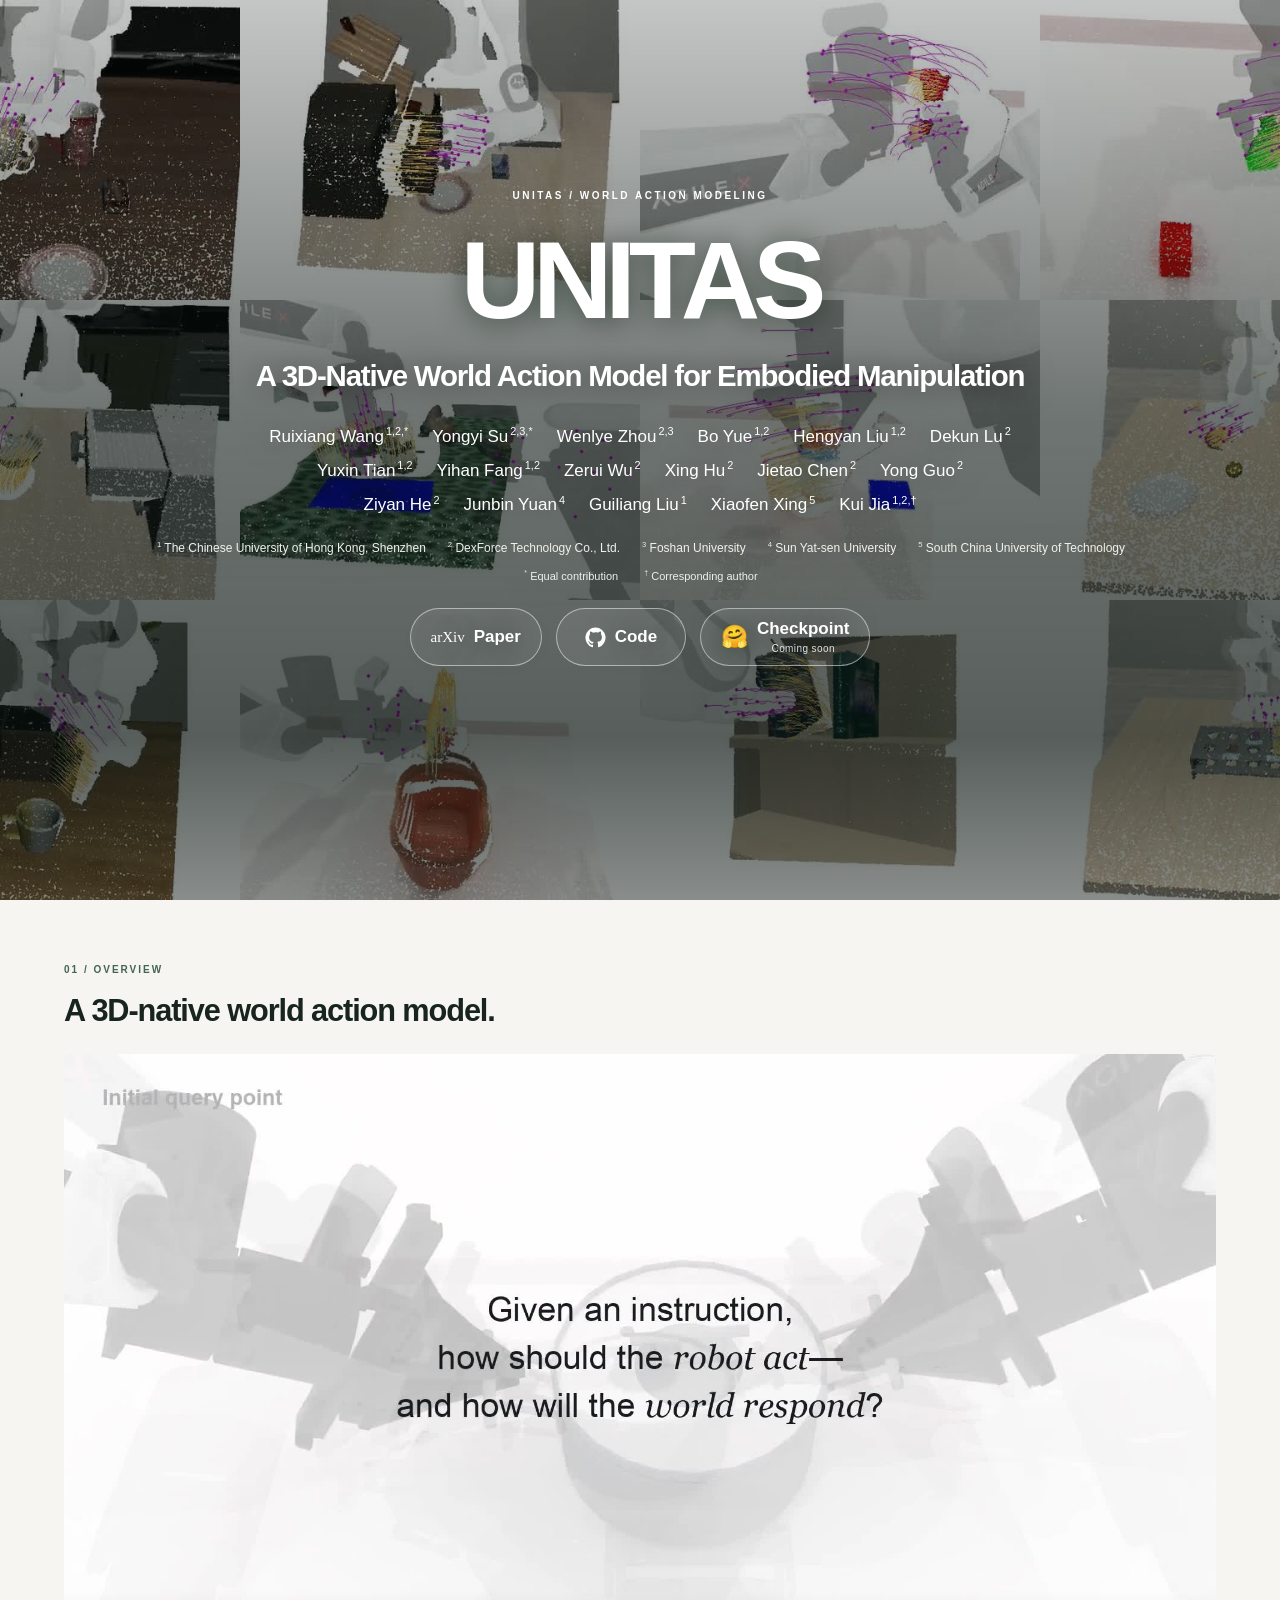
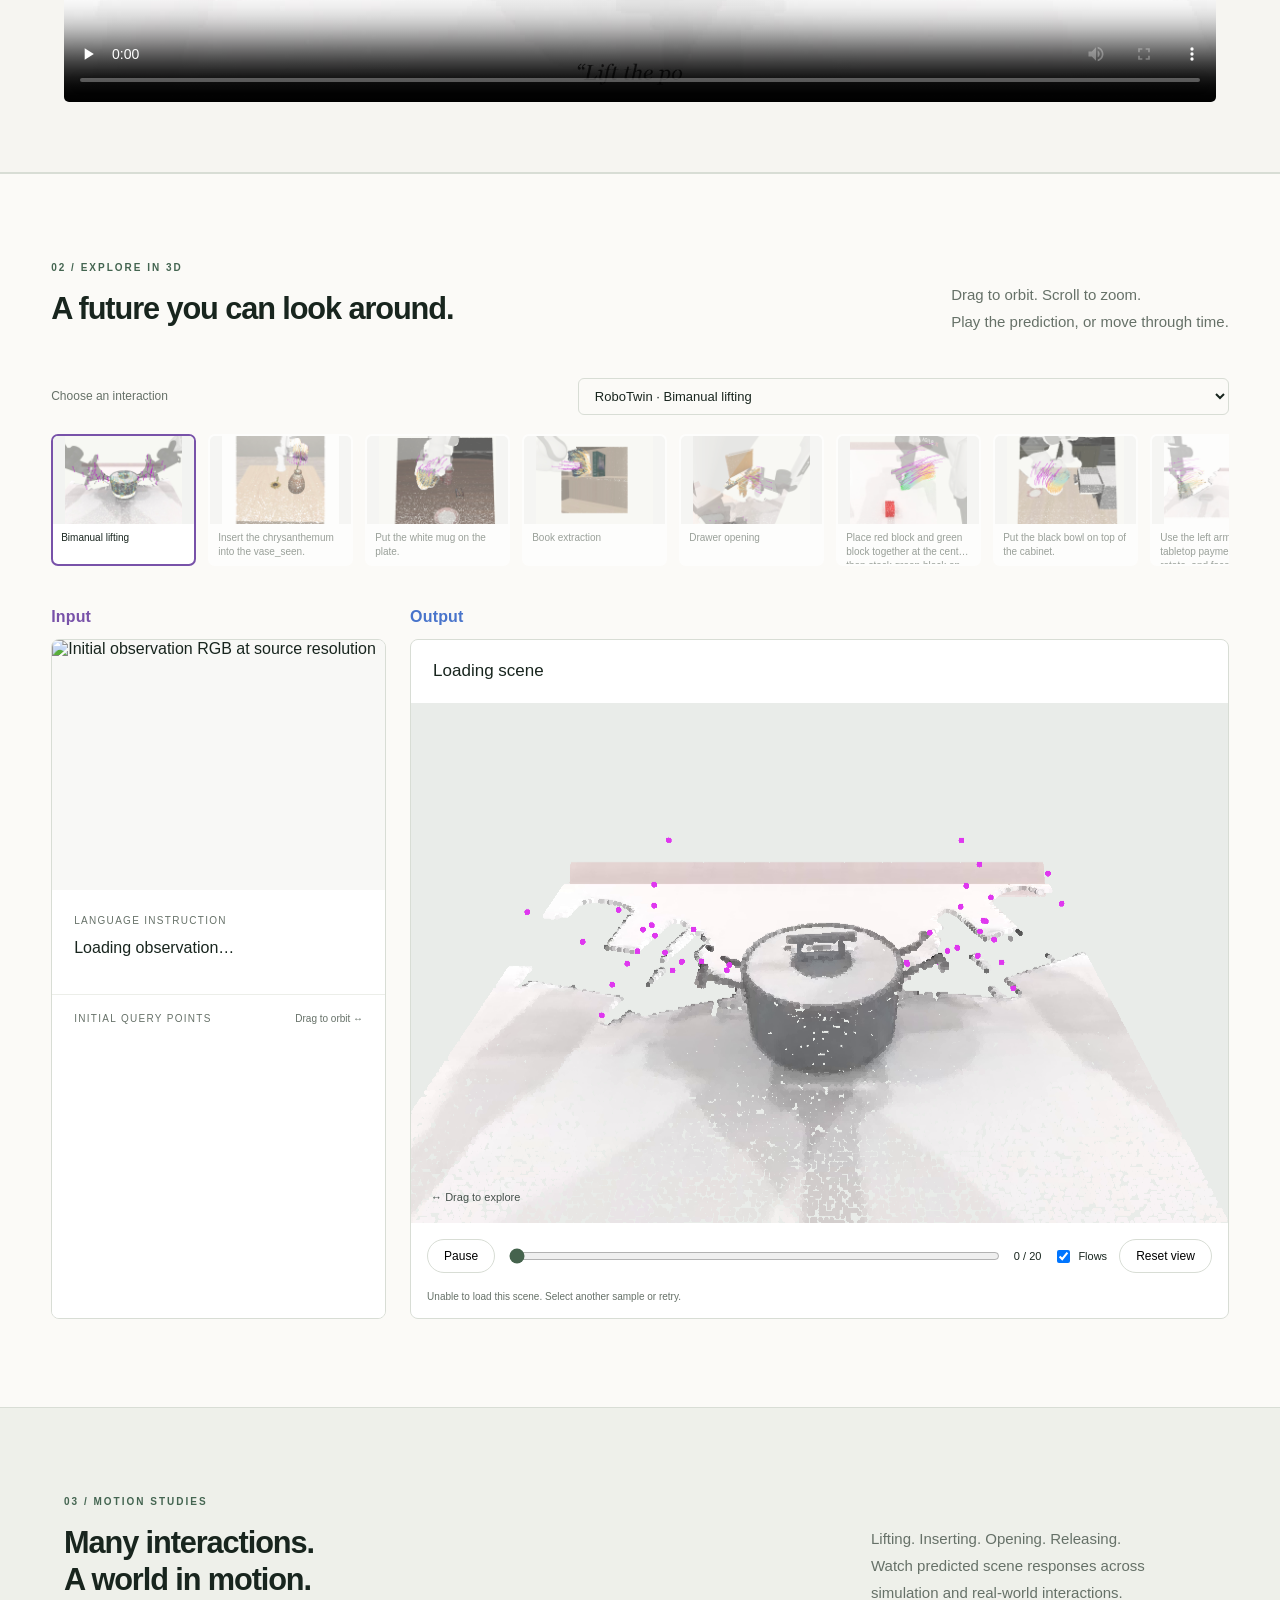
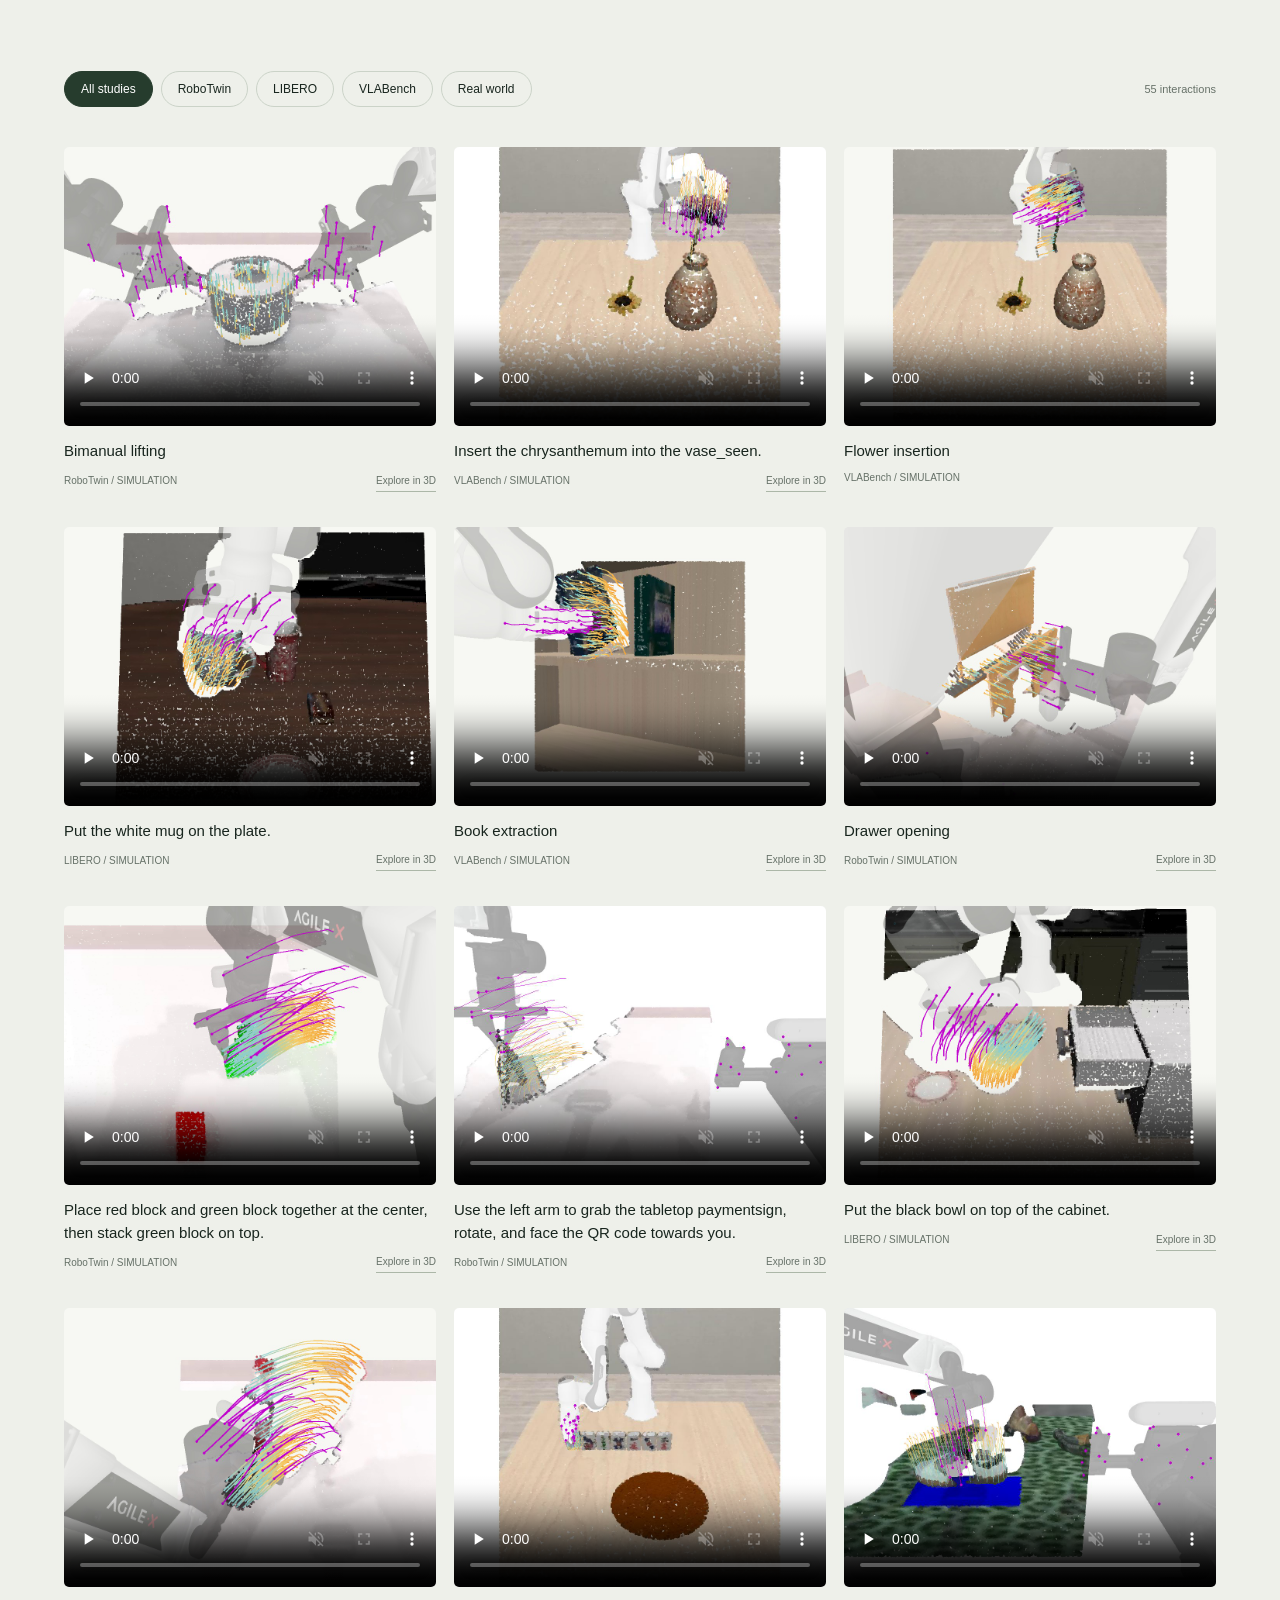
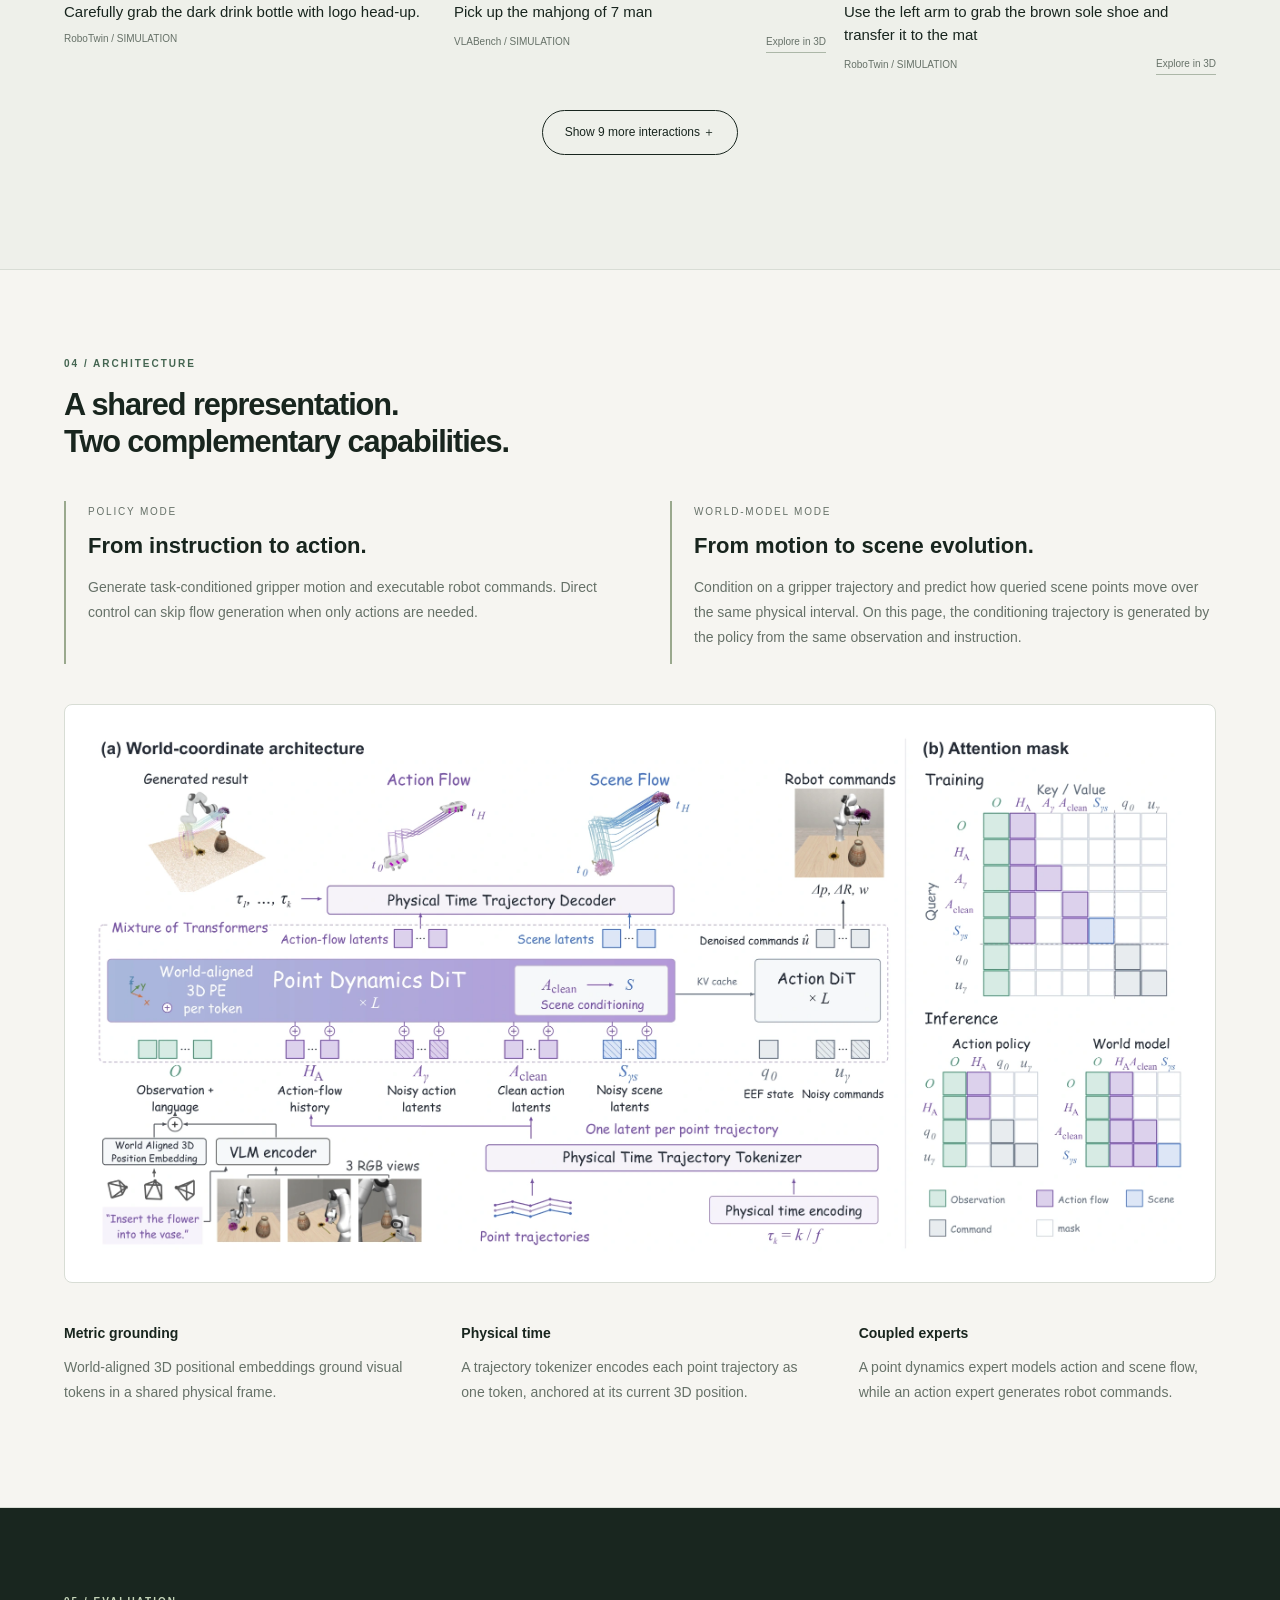
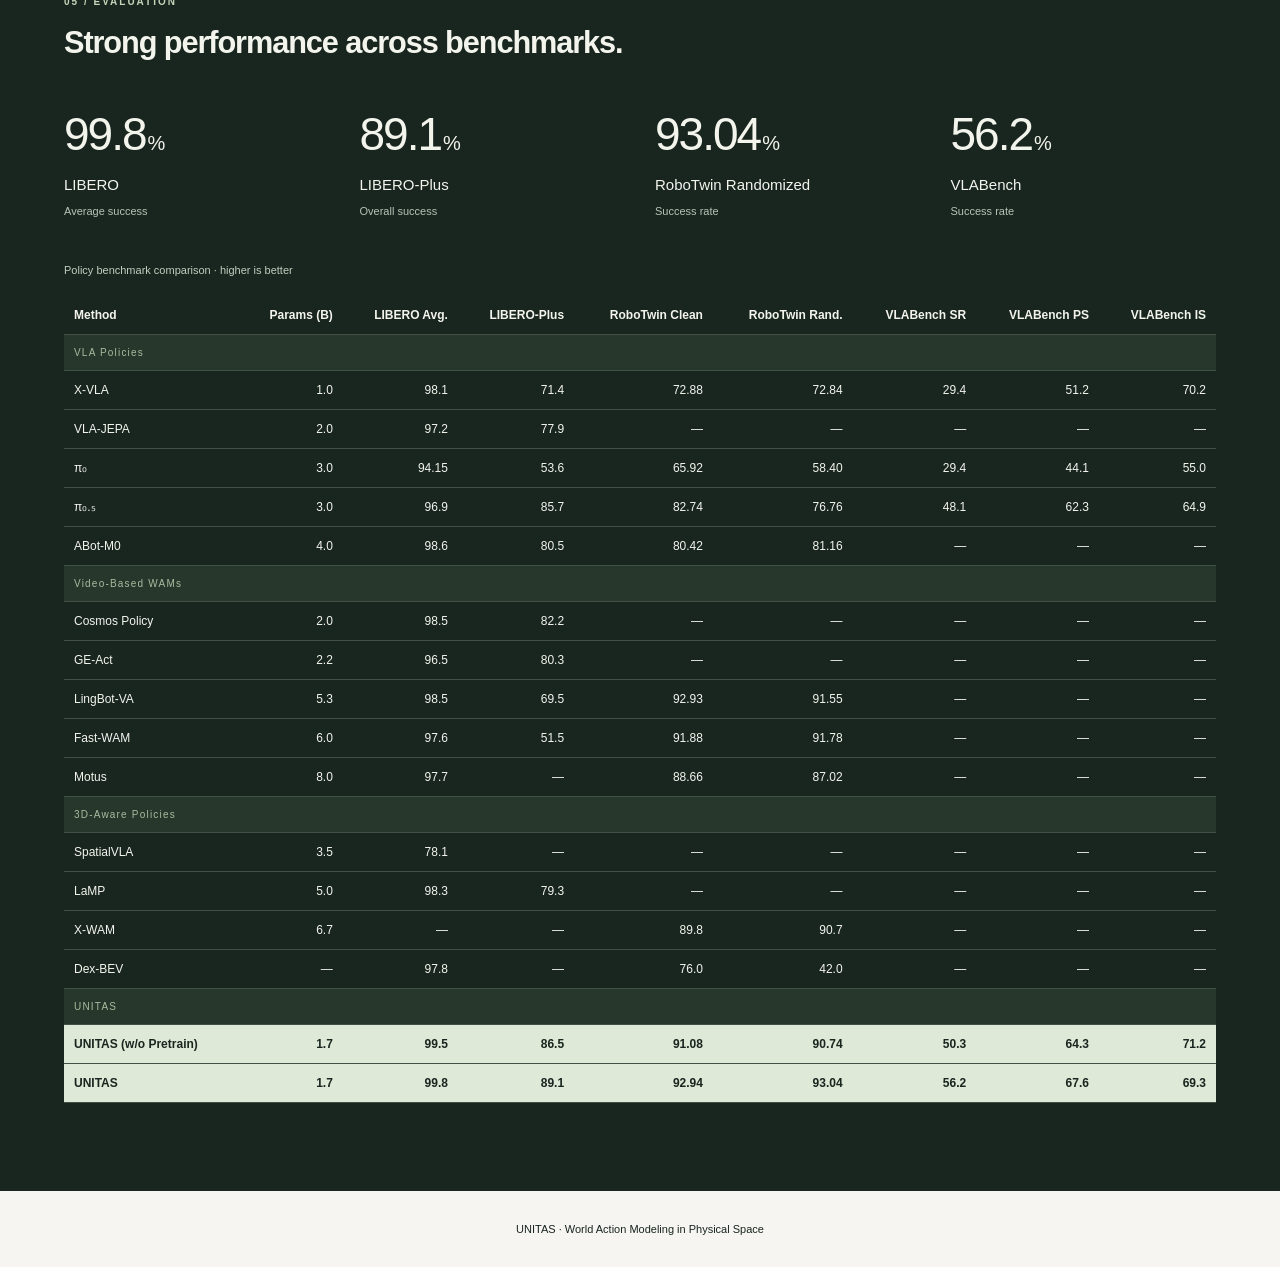
==== commit ea7bd75f: "Refine resource buttons and evaluation heading" ====
--- a/index.html
+++ b/index.html
@@ -4,5 +4,5 @@
 <section class="cinema-intro" id="cover"><div class="cinema-sticky"><div class="video-wall"><video aria-label="Twelve scene predictions from checkpoint 292814" autoplay="" id="hero-mosaic" loop="" muted="" playsinline="" poster="assets/current-cover-20260928/wall-desktop.jpg" preload="metadata" src="assets/current-cover-20260928/wall-desktop.mp4"></video></div><div aria-hidden="true" class="hero-reveal"><span style="--delay:0.12s"></span><span style="--delay:0.48s"></span><span style="--delay:0.24s"></span><span style="--delay:0.7s"></span><span style="--delay:0.55s"></span><span style="--delay:0.03s"></span><span style="--delay:0.34s"></span><span style="--delay:0.86s"></span><span style="--delay:0.38s"></span><span style="--delay:0.8s"></span><span style="--delay:0.62s"></span><span style="--delay:0.18s"></span></div><div class="cinema-shade"></div><div class="cinema-copy"><div class="eyebrow">UNITAS / WORLD ACTION MODELING</div><h1><span class="hero-name">UNITAS</span><span class="hero-paper-title">A 3D-Native World Action Model for Embodied Manipulation</span></h1><div aria-label="Authors and affiliations" class="hero-credits"><div class="hero-authors"><div class="author-row"><span class="author"><a href="https://robbinw.github.io/" rel="noopener noreferrer" target="_blank">Ruixiang Wang</a><sup>1,2,*</sup></span><span class="author"><a href="https://yysu.site/" rel="noopener noreferrer" target="_blank">Yongyi Su</a><sup>2,3,*</sup></span><span class="author">Wenlye Zhou<sup>2,3</sup></span><span class="author">Bo Yue<sup>1,2</sup></span><span class="author">Hengyan Liu<sup>1,2</sup></span><span class="author">Dekun Lu<sup>2</sup></span></div><div class="author-row"><span class="author">Yuxin Tian<sup>1,2</sup></span><span class="author">Yihan Fang<sup>1,2</sup></span><span class="author">Zerui Wu<sup>2</sup></span><span class="author">Xing Hu<sup>2</sup></span><span class="author">Jietao Chen<sup>2</sup></span><span class="author">Yong Guo<sup>2</sup></span></div><div class="author-row"><span class="author">Ziyan He<sup>2</sup></span><span class="author">Junbin Yuan<sup>4</sup></span><span class="author">Guiliang Liu<sup>1</sup></span><span class="author">Xiaofen Xing<sup>5</sup></span><span class="author">Kui Jia<sup>1,2,†</sup></span></div></div><div class="hero-affiliations"><span><sup>1</sup> The Chinese University of Hong Kong, Shenzhen</span><span><sup>2</sup> DexForce Technology Co., Ltd.</span><span><sup>3</sup> Foshan University</span><span><sup>4</sup> Sun Yat-sen University</span><span><sup>5</sup> South China University of Technology</span></div><div class="hero-contributions"><span><sup>*</sup> Equal contribution</span><span><sup>†</sup> Corresponding author</span></div></div><div class="hero-links"><a href="assets/paper-20260928/UNITAS.pdf"><span aria-hidden="true" class="resource-icon paper-icon">arXiv</span><span>Paper</span></a><a href="https://github.com/RobbinW/unitas" aria-label="Code repository" rel="noopener noreferrer" target="_blank"><svg aria-hidden="true" fill="currentColor" height="25" viewbox="0 0 24 24" width="25"><path d="M12 .7a11.5 11.5 0 0 0-3.64 22.41c.58.1.79-.25.79-.55v-2.23c-3.22.7-3.9-1.37-3.9-1.37-.52-1.34-1.29-1.7-1.29-1.7-1.05-.72.08-.71.08-.71 1.16.08 1.78 1.2 1.78 1.2 1.03 1.77 2.71 1.26 3.37.96.1-.75.4-1.26.73-1.55-2.57-.29-5.27-1.28-5.27-5.69 0-1.26.45-2.3 1.19-3.11-.12-.29-.51-1.47.11-3.06 0 0 .97-.31 3.16 1.19A11 11 0 0 1 12 6.1c.98 0 1.96.13 2.88.39 2.2-1.5 3.16-1.19 3.16-1.19.62 1.59.23 2.77.11 3.06.74.81 1.19 1.85 1.19 3.11 0 4.42-2.71 5.4-5.29 5.68.42.36.79 1.06.79 2.14v3.27c0 .31.21.66.8.55A11.5 11.5 0 0 0 12 .7Z"></path></svg><span>Code</span></a><span aria-disabled="true" aria-label="Checkpoint, coming soon" class="resource-pending" role="link"><span aria-hidden="true" class="resource-icon">🤗</span><span>Checkpoint <small>Coming soon</small></span></span></div></div></div></section>
 <section class="opening film-introduction" id="film"><div class="film-heading"><div class="section-label">01 / OVERVIEW</div><h2>A 3D-native world action model.</h2></div><video aria-label="UNITAS research film" class="research-film" controls="" playsinline="" poster="assets/current-film-20260928/poster.jpg" preload="none"><source src="assets/current-film-20260928/UNITAS_white.mp4" type="video/mp4"/><track kind="subtitles" label="English" src="assets/current-film-20260928/captions.vtt" srclang="en"/></video></section>
 <section class="section interactive" id="interactive"><div class="section-head"><div><div class="section-label">02 / EXPLORE IN 3D</div><h2>A future you can look around.</h2></div><p>Drag to orbit. Scroll to zoom.<br/>Play the prediction, or move through time.</p></div><div class="explorer-select"><label for="motion-select">Choose an interaction</label><select id="motion-select"></select></div><div aria-label="Choose a 3D scene" class="sample-tabs" id="motion-samples" role="group"></div><div class="explorer-columns"><div class="explorer-column input-column"><h3 class="io-label">Input</h3><div class="input-panel"><a class="input-rgb-link" id="input-rgb-original" rel="noopener" target="_blank"><img alt="Initial observation RGB at source resolution" id="motion-rgb"/></a><div class="input-language"><span>Language instruction</span><p id="input-language">Choose an interaction above.</p></div><div class="input-query-heading">Initial query points <small>Drag to orbit ↔</small></div><div aria-label="Initial query point cloud and calibrated observation camera" id="input-query-stage"></div></div></div><div class="explorer-column output-column"><h3 class="io-label output-label">Output</h3><div class="motion-shell"><div class="motion-top"><h3 id="motion-title">Loading scene</h3><select aria-label="Trajectory source" hidden="" id="motion-mode"><option value="pred">Model prediction</option><option value="gt">Ground truth</option></select></div><div id="motion-stage"><span class="drag-hint">↔ Drag to explore</span></div><div class="motion-controls"><button id="motion-play">Pause</button><input aria-label="Prediction time" id="motion-time" max="1000" min="0" type="range" value="0"/><output id="motion-frame">0 / 20</output><label><input checked="" id="motion-trails" type="checkbox"/> Flows</label><button id="motion-reset">Reset view</button></div><p id="motion-status" role="status">Loading 3D trajectories…</p></div></div></div></section><section class="section motion-films" id="studies"><div class="section-head"><div><div class="section-label">03 / MOTION STUDIES</div><h2>Many interactions.<br/>A world in motion.</h2></div><p>Lifting. Inserting. Opening. Releasing.<br/>Watch predicted scene responses across simulation and real-world interactions.</p></div><div class="gallery-toolbar"><div aria-label="Filter scene predictions" class="sample-tabs" id="study-filters" role="group"><button aria-pressed="true" data-filter="all">All studies</button><button aria-pressed="false" data-filter="RoboTwin">RoboTwin</button><button aria-pressed="false" data-filter="LIBERO">LIBERO</button><button aria-pressed="false" data-filter="VLABench">VLABench</button><button aria-pressed="false" data-filter="real">Real world</button></div><span aria-live="polite" id="study-count"></span></div><div class="film-grid" id="study-grid"></div><button class="button more" id="study-more">More interactions ＋</button></section>
-<section class="section method" id="method"><div class="section-label">04 / ARCHITECTURE</div><h2>A shared representation.<br/><em>Two complementary capabilities.</em></h2><div class="capabilities"><article><span>POLICY MODE</span><h3>From instruction to action.</h3><p>Generate task-conditioned gripper motion and executable robot commands. Direct control can skip flow generation when only actions are needed.</p></article><article><span>WORLD-MODEL MODE</span><h3>From motion to scene evolution.</h3><p>Condition on a gripper trajectory and predict how queried scene points move over the same physical interval. On this page, the conditioning trajectory is generated by the policy from the same observation and instruction.</p></article></div><a class="diagram" href="assets/paper-20260928/architecture.pdf" rel="noopener" target="_blank" title="Figure 2 — open full-resolution architecture"><img alt="UNITAS architecture with shared observation grounding and coupled motion and action branches" height="1138" loading="lazy" src="assets/paper-20260928/architecture.webp" width="2400"/></a><div class="method-details"><p><strong>Metric grounding</strong>World-aligned 3D positional embeddings ground visual tokens in a shared physical frame.</p><p><strong>Physical time</strong>A trajectory tokenizer encodes each point trajectory as one token, anchored at its current 3D position.</p><p><strong>Coupled experts</strong>A point dynamics expert models action and scene flow, while an action expert generates robot commands.</p></div></section><section class="section results" id="results"><div class="section-label">05 / EVALUATION</div><h2>Grounded in geometry.<br/><em>Measured through action.</em></h2><div class="metrics"><div><strong>99.8<span>%</span></strong><p>LIBERO</p><small>Average success</small></div><div><strong>89.1<span>%</span></strong><p>LIBERO-Plus</p><small>Overall success</small></div><div><strong>93.04<span>%</span></strong><p>RoboTwin Randomized</p><small>Success rate</small></div><div><strong>56.2<span>%</span></strong><p>VLABench</p><small>Success rate</small></div></div><div aria-label="Policy benchmark comparison, scroll horizontally for all columns" class="table-scroll" tabindex="0"><table id="benchmark-table"><caption>Policy benchmark comparison · higher is better</caption><thead><tr><th>Method</th><th>Params (B)</th><th>LIBERO Avg.</th><th>LIBERO-Plus</th><th>RoboTwin Clean</th><th>RoboTwin Rand.</th><th>VLABench SR</th><th>VLABench PS</th><th>VLABench IS</th></tr></thead><tbody><tr class="group"><td colspan="9">VLA Policies</td></tr><tr class=""><td>X-VLA</td><td>1.0</td><td>98.1</td><td>71.4</td><td>72.88</td><td>72.84</td><td>29.4</td><td>51.2</td><td>70.2</td></tr><tr class=""><td>VLA-JEPA</td><td>2.0</td><td>97.2</td><td>77.9</td><td>—</td><td>—</td><td>—</td><td>—</td><td>—</td></tr><tr class=""><td>π₀</td><td>3.0</td><td>94.15</td><td>53.6</td><td>65.92</td><td>58.40</td><td>29.4</td><td>44.1</td><td>55.0</td></tr><tr class=""><td>π₀.₅</td><td>3.0</td><td>96.9</td><td>85.7</td><td>82.74</td><td>76.76</td><td>48.1</td><td>62.3</td><td>64.9</td></tr><tr class=""><td>ABot-M0</td><td>4.0</td><td>98.6</td><td>80.5</td><td>80.42</td><td>81.16</td><td>—</td><td>—</td><td>—</td></tr><tr class="group"><td colspan="9">Video-Based WAMs</td></tr><tr class=""><td>Cosmos Policy</td><td>2.0</td><td>98.5</td><td>82.2</td><td>—</td><td>—</td><td>—</td><td>—</td><td>—</td></tr><tr class=""><td>GE-Act</td><td>2.2</td><td>96.5</td><td>80.3</td><td>—</td><td>—</td><td>—</td><td>—</td><td>—</td></tr><tr class=""><td>LingBot-VA</td><td>5.3</td><td>98.5</td><td>69.5</td><td>92.93</td><td>91.55</td><td>—</td><td>—</td><td>—</td></tr><tr class=""><td>Fast-WAM</td><td>6.0</td><td>97.6</td><td>51.5</td><td>91.88</td><td>91.78</td><td>—</td><td>—</td><td>—</td></tr><tr class=""><td>Motus</td><td>8.0</td><td>97.7</td><td>—</td><td>88.66</td><td>87.02</td><td>—</td><td>—</td><td>—</td></tr><tr class="group"><td colspan="9">3D-Aware Policies</td></tr><tr class=""><td>SpatialVLA</td><td>3.5</td><td>78.1</td><td>—</td><td>—</td><td>—</td><td>—</td><td>—</td><td>—</td></tr><tr class=""><td>LaMP</td><td>5.0</td><td>98.3</td><td>79.3</td><td>—</td><td>—</td><td>—</td><td>—</td><td>—</td></tr><tr class=""><td>X-WAM</td><td>6.7</td><td>—</td><td>—</td><td>89.8</td><td>90.7</td><td>—</td><td>—</td><td>—</td></tr><tr class=""><td>Dex-BEV</td><td>—</td><td>97.8</td><td>—</td><td>76.0</td><td>42.0</td><td>—</td><td>—</td><td>—</td></tr><tr class="group"><td colspan="9">UNITAS</td></tr><tr class="ours"><td>UNITAS (w/o Pretrain)</td><td>1.7</td><td>99.5</td><td>86.5</td><td>91.08</td><td>90.74</td><td>50.3</td><td>64.3</td><td>71.2</td></tr><tr class="ours"><td>UNITAS</td><td>1.7</td><td>99.8</td><td>89.1</td><td>92.94</td><td>93.04</td><td>56.2</td><td>67.6</td><td>69.3</td></tr></tbody></table></div></section>
+<section class="section method" id="method"><div class="section-label">04 / ARCHITECTURE</div><h2>A shared representation.<br/><em>Two complementary capabilities.</em></h2><div class="capabilities"><article><span>POLICY MODE</span><h3>From instruction to action.</h3><p>Generate task-conditioned gripper motion and executable robot commands. Direct control can skip flow generation when only actions are needed.</p></article><article><span>WORLD-MODEL MODE</span><h3>From motion to scene evolution.</h3><p>Condition on a gripper trajectory and predict how queried scene points move over the same physical interval. On this page, the conditioning trajectory is generated by the policy from the same observation and instruction.</p></article></div><a class="diagram" href="assets/paper-20260928/architecture.pdf" rel="noopener" target="_blank" title="Figure 2 — open full-resolution architecture"><img alt="UNITAS architecture with shared observation grounding and coupled motion and action branches" height="1138" loading="lazy" src="assets/paper-20260928/architecture.webp" width="2400"/></a><div class="method-details"><p><strong>Metric grounding</strong>World-aligned 3D positional embeddings ground visual tokens in a shared physical frame.</p><p><strong>Physical time</strong>A trajectory tokenizer encodes each point trajectory as one token, anchored at its current 3D position.</p><p><strong>Coupled experts</strong>A point dynamics expert models action and scene flow, while an action expert generates robot commands.</p></div></section><section class="section results" id="results"><div class="section-label">05 / EVALUATION</div><h2>Strong performance across benchmarks.</h2><div class="metrics"><div><strong>99.8<span>%</span></strong><p>LIBERO</p><small>Average success</small></div><div><strong>89.1<span>%</span></strong><p>LIBERO-Plus</p><small>Overall success</small></div><div><strong>93.04<span>%</span></strong><p>RoboTwin Randomized</p><small>Success rate</small></div><div><strong>56.2<span>%</span></strong><p>VLABench</p><small>Success rate</small></div></div><div aria-label="Policy benchmark comparison, scroll horizontally for all columns" class="table-scroll" tabindex="0"><table id="benchmark-table"><caption>Policy benchmark comparison · higher is better</caption><thead><tr><th>Method</th><th>Params (B)</th><th>LIBERO Avg.</th><th>LIBERO-Plus</th><th>RoboTwin Clean</th><th>RoboTwin Rand.</th><th>VLABench SR</th><th>VLABench PS</th><th>VLABench IS</th></tr></thead><tbody><tr class="group"><td colspan="9">VLA Policies</td></tr><tr class=""><td>X-VLA</td><td>1.0</td><td>98.1</td><td>71.4</td><td>72.88</td><td>72.84</td><td>29.4</td><td>51.2</td><td>70.2</td></tr><tr class=""><td>VLA-JEPA</td><td>2.0</td><td>97.2</td><td>77.9</td><td>—</td><td>—</td><td>—</td><td>—</td><td>—</td></tr><tr class=""><td>π₀</td><td>3.0</td><td>94.15</td><td>53.6</td><td>65.92</td><td>58.40</td><td>29.4</td><td>44.1</td><td>55.0</td></tr><tr class=""><td>π₀.₅</td><td>3.0</td><td>96.9</td><td>85.7</td><td>82.74</td><td>76.76</td><td>48.1</td><td>62.3</td><td>64.9</td></tr><tr class=""><td>ABot-M0</td><td>4.0</td><td>98.6</td><td>80.5</td><td>80.42</td><td>81.16</td><td>—</td><td>—</td><td>—</td></tr><tr class="group"><td colspan="9">Video-Based WAMs</td></tr><tr class=""><td>Cosmos Policy</td><td>2.0</td><td>98.5</td><td>82.2</td><td>—</td><td>—</td><td>—</td><td>—</td><td>—</td></tr><tr class=""><td>GE-Act</td><td>2.2</td><td>96.5</td><td>80.3</td><td>—</td><td>—</td><td>—</td><td>—</td><td>—</td></tr><tr class=""><td>LingBot-VA</td><td>5.3</td><td>98.5</td><td>69.5</td><td>92.93</td><td>91.55</td><td>—</td><td>—</td><td>—</td></tr><tr class=""><td>Fast-WAM</td><td>6.0</td><td>97.6</td><td>51.5</td><td>91.88</td><td>91.78</td><td>—</td><td>—</td><td>—</td></tr><tr class=""><td>Motus</td><td>8.0</td><td>97.7</td><td>—</td><td>88.66</td><td>87.02</td><td>—</td><td>—</td><td>—</td></tr><tr class="group"><td colspan="9">3D-Aware Policies</td></tr><tr class=""><td>SpatialVLA</td><td>3.5</td><td>78.1</td><td>—</td><td>—</td><td>—</td><td>—</td><td>—</td><td>—</td></tr><tr class=""><td>LaMP</td><td>5.0</td><td>98.3</td><td>79.3</td><td>—</td><td>—</td><td>—</td><td>—</td><td>—</td></tr><tr class=""><td>X-WAM</td><td>6.7</td><td>—</td><td>—</td><td>89.8</td><td>90.7</td><td>—</td><td>—</td><td>—</td></tr><tr class=""><td>Dex-BEV</td><td>—</td><td>97.8</td><td>—</td><td>76.0</td><td>42.0</td><td>—</td><td>—</td><td>—</td></tr><tr class="group"><td colspan="9">UNITAS</td></tr><tr class="ours"><td>UNITAS (w/o Pretrain)</td><td>1.7</td><td>99.5</td><td>86.5</td><td>91.08</td><td>90.74</td><td>50.3</td><td>64.3</td><td>71.2</td></tr><tr class="ours"><td>UNITAS</td><td>1.7</td><td>99.8</td><td>89.1</td><td>92.94</td><td>93.04</td><td>56.2</td><td>67.6</td><td>69.3</td></tr></tbody></table></div></section>
 <footer class="minimal-footer"><a href="#cover">UNITAS · World Action Modeling in Physical Space</a></footer></main><script type="importmap">{"imports":{"three":"./vendor/three.module.js"}}</script><script defer="" src="fullarm-page.js?v=paymentsign"></script><script src="fullarm-viewer.js?v=paymentsign" type="module"></script></body></html>
--- a/page.css
+++ b/page.css
@@ -46,10 +46,11 @@
 .hero-authors{display:flex;flex-direction:column;gap:8px}
 .author-row{display:flex;justify-content:center;flex-wrap:wrap;gap:8px 24px}
 .hero-links{align-items:stretch;gap:14px}
-.hero-links a,.hero-links .resource-pending{display:flex;align-items:center;justify-content:center;gap:12px;min-width:150px;border:1px solid #ffffff80;border-radius:100px;padding:12px 24px;background:#ffffff12;font-size:20px;font-weight:600;line-height:1.2}
+.hero-links a,.hero-links .resource-pending{display:flex;align-items:center;justify-content:center;gap:9px;min-width:130px;border:1px solid #ffffff80;border-radius:100px;padding:10px 20px;background:#ffffff12;font-size:17px;font-weight:600;line-height:1.2}
 .hero-links .resource-pending{cursor:default}
 .hero-links small{display:block;margin-top:4px;font-size:10px;font-weight:400;letter-spacing:.04em;opacity:.85}
-.resource-icon{font-size:26px}.paper-icon{font:17px Georgia,serif}
+.hero-links svg{width:21px;height:21px}
+.resource-icon{font-size:22px}.paper-icon{font:15px Georgia,serif}
 .film-introduction{display:block;padding-top:64px;padding-bottom:70px}
 .film-introduction h2{margin:18px 0 24px}
 .research-film{display:block;width:100%;aspect-ratio:16/9;background:#fff;border-radius:5px}
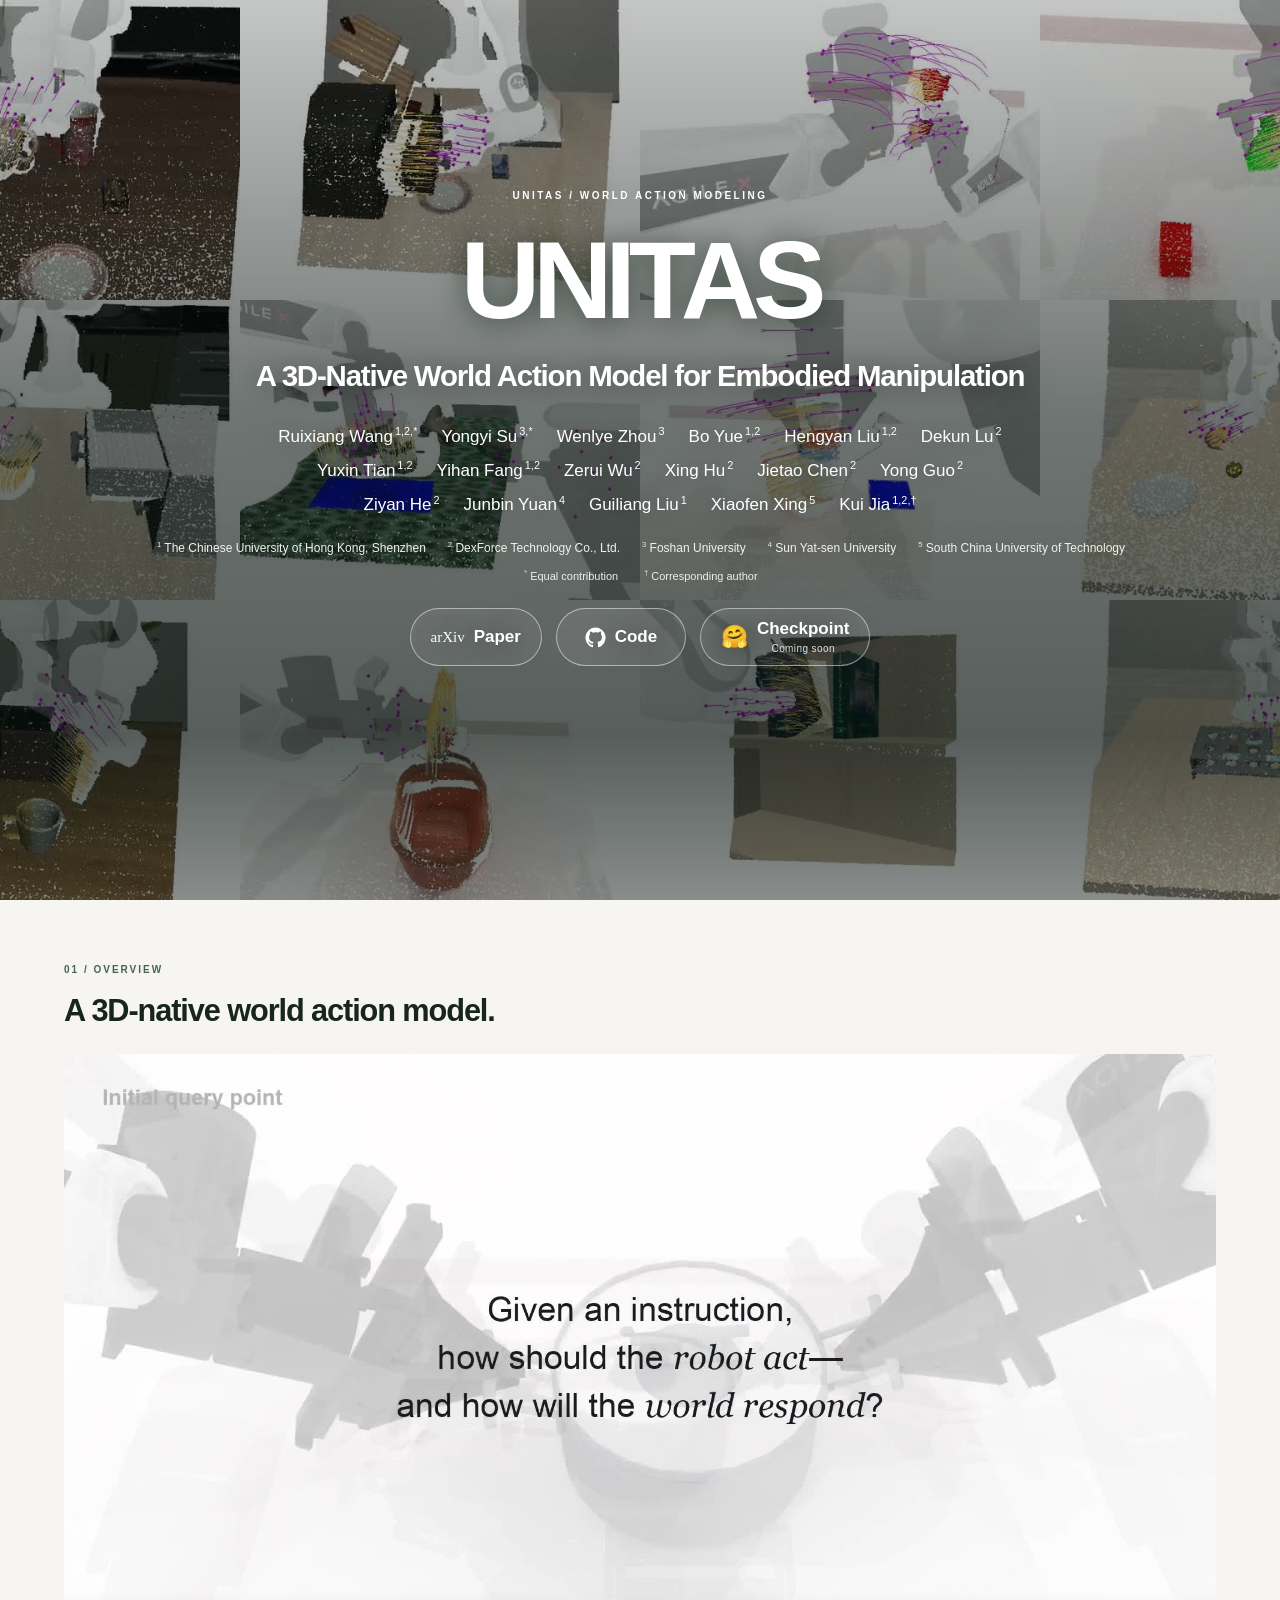
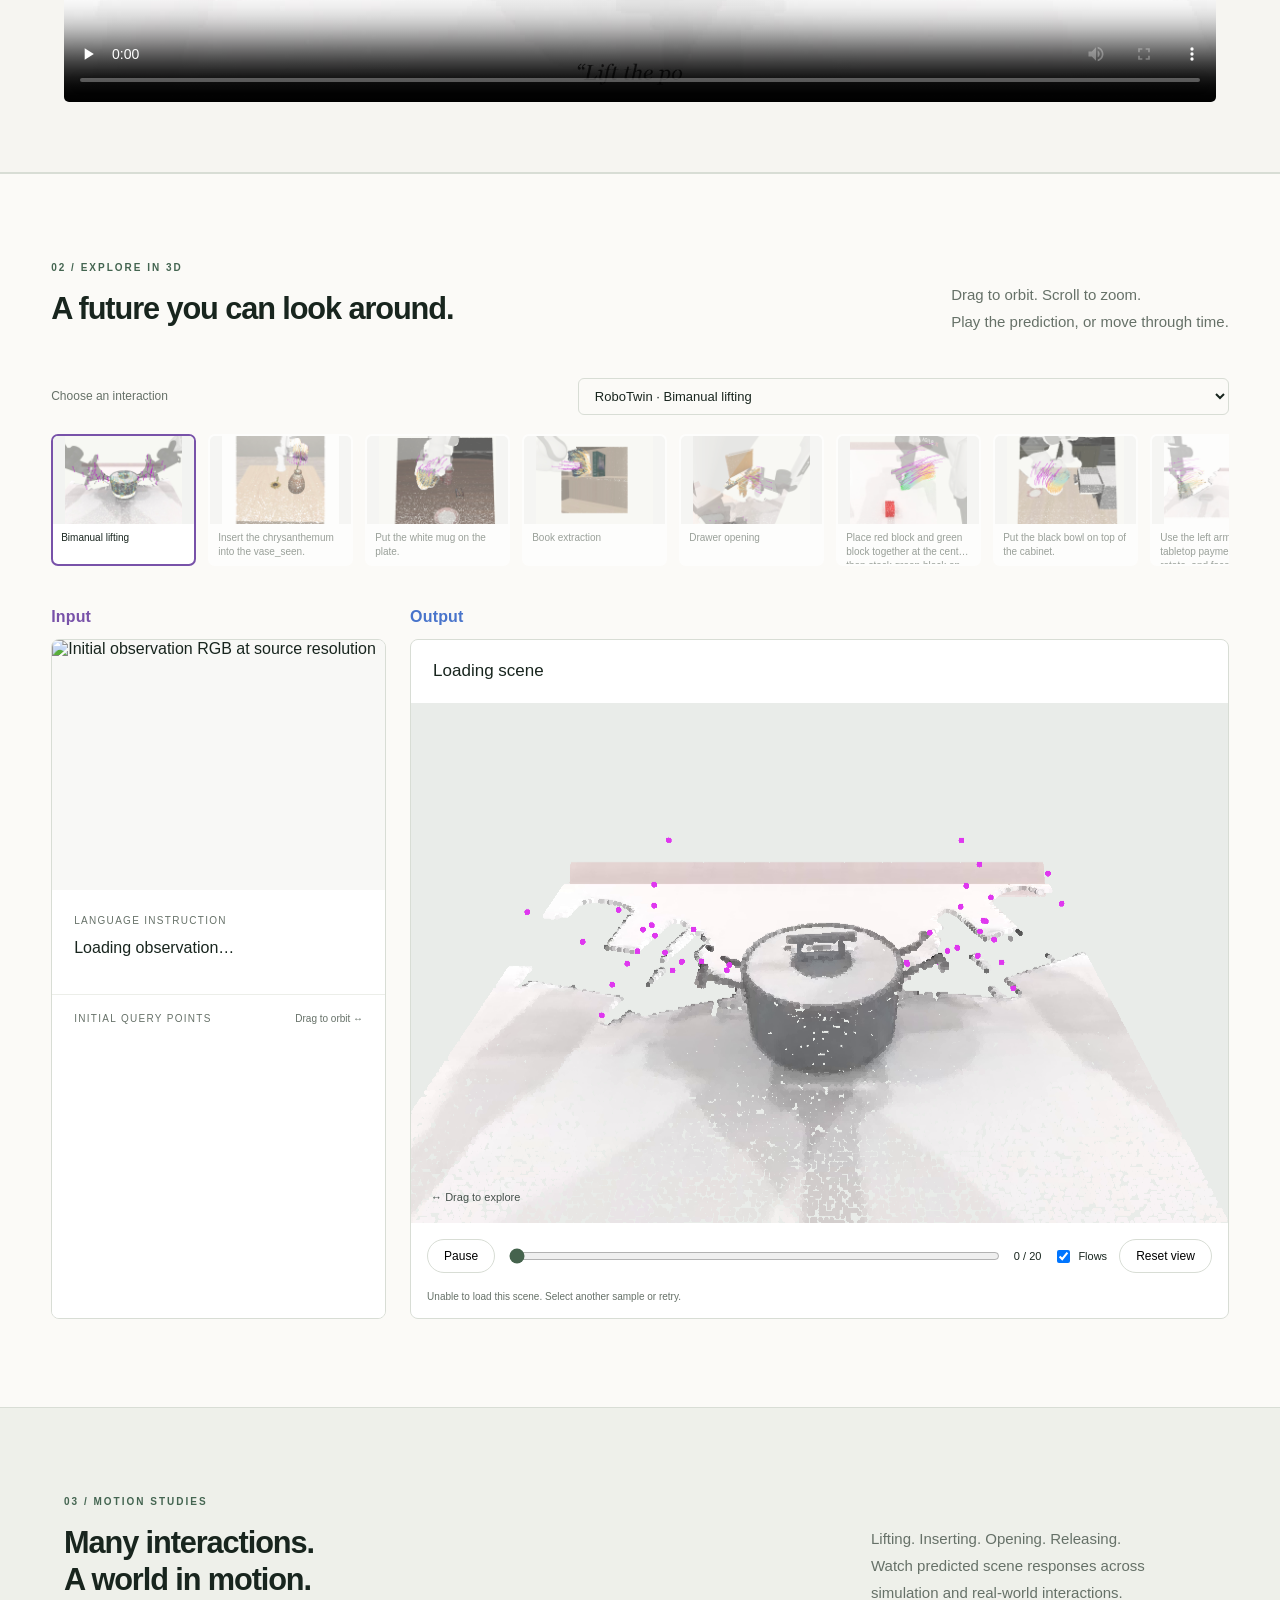
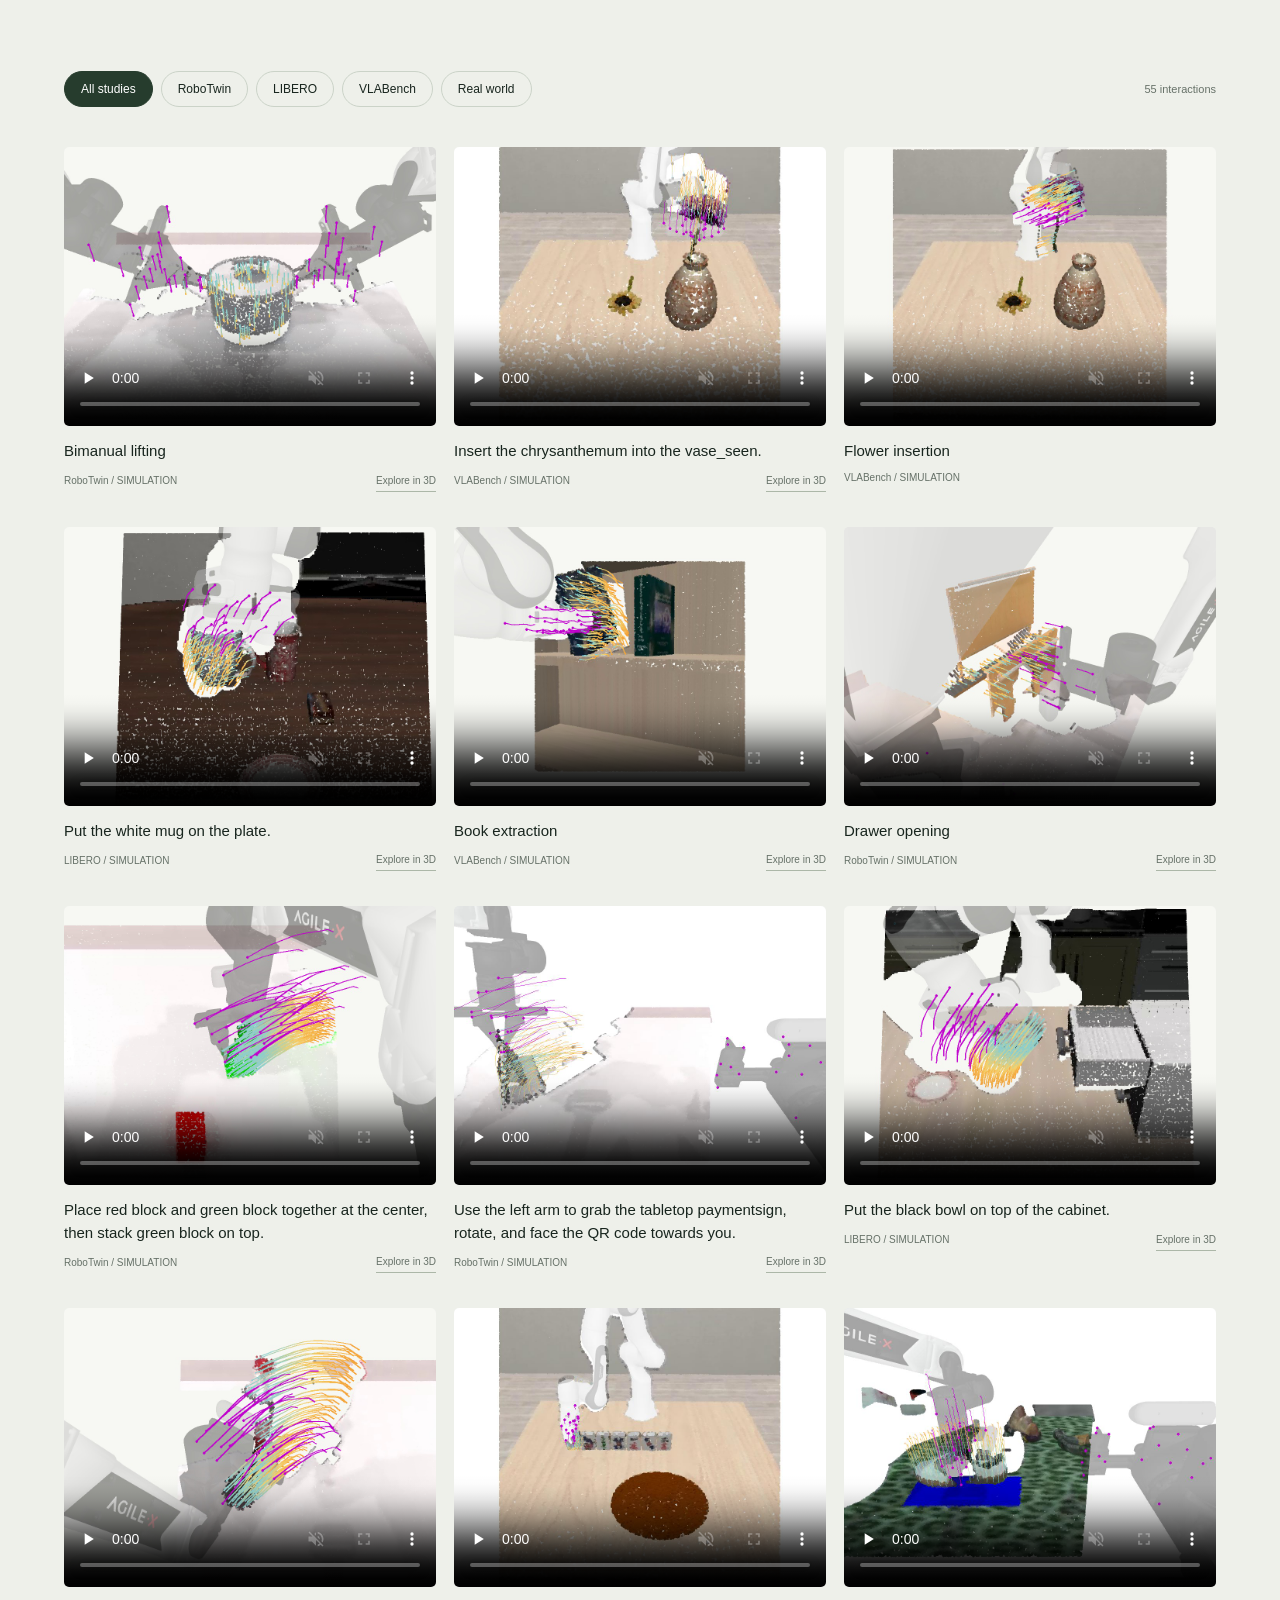
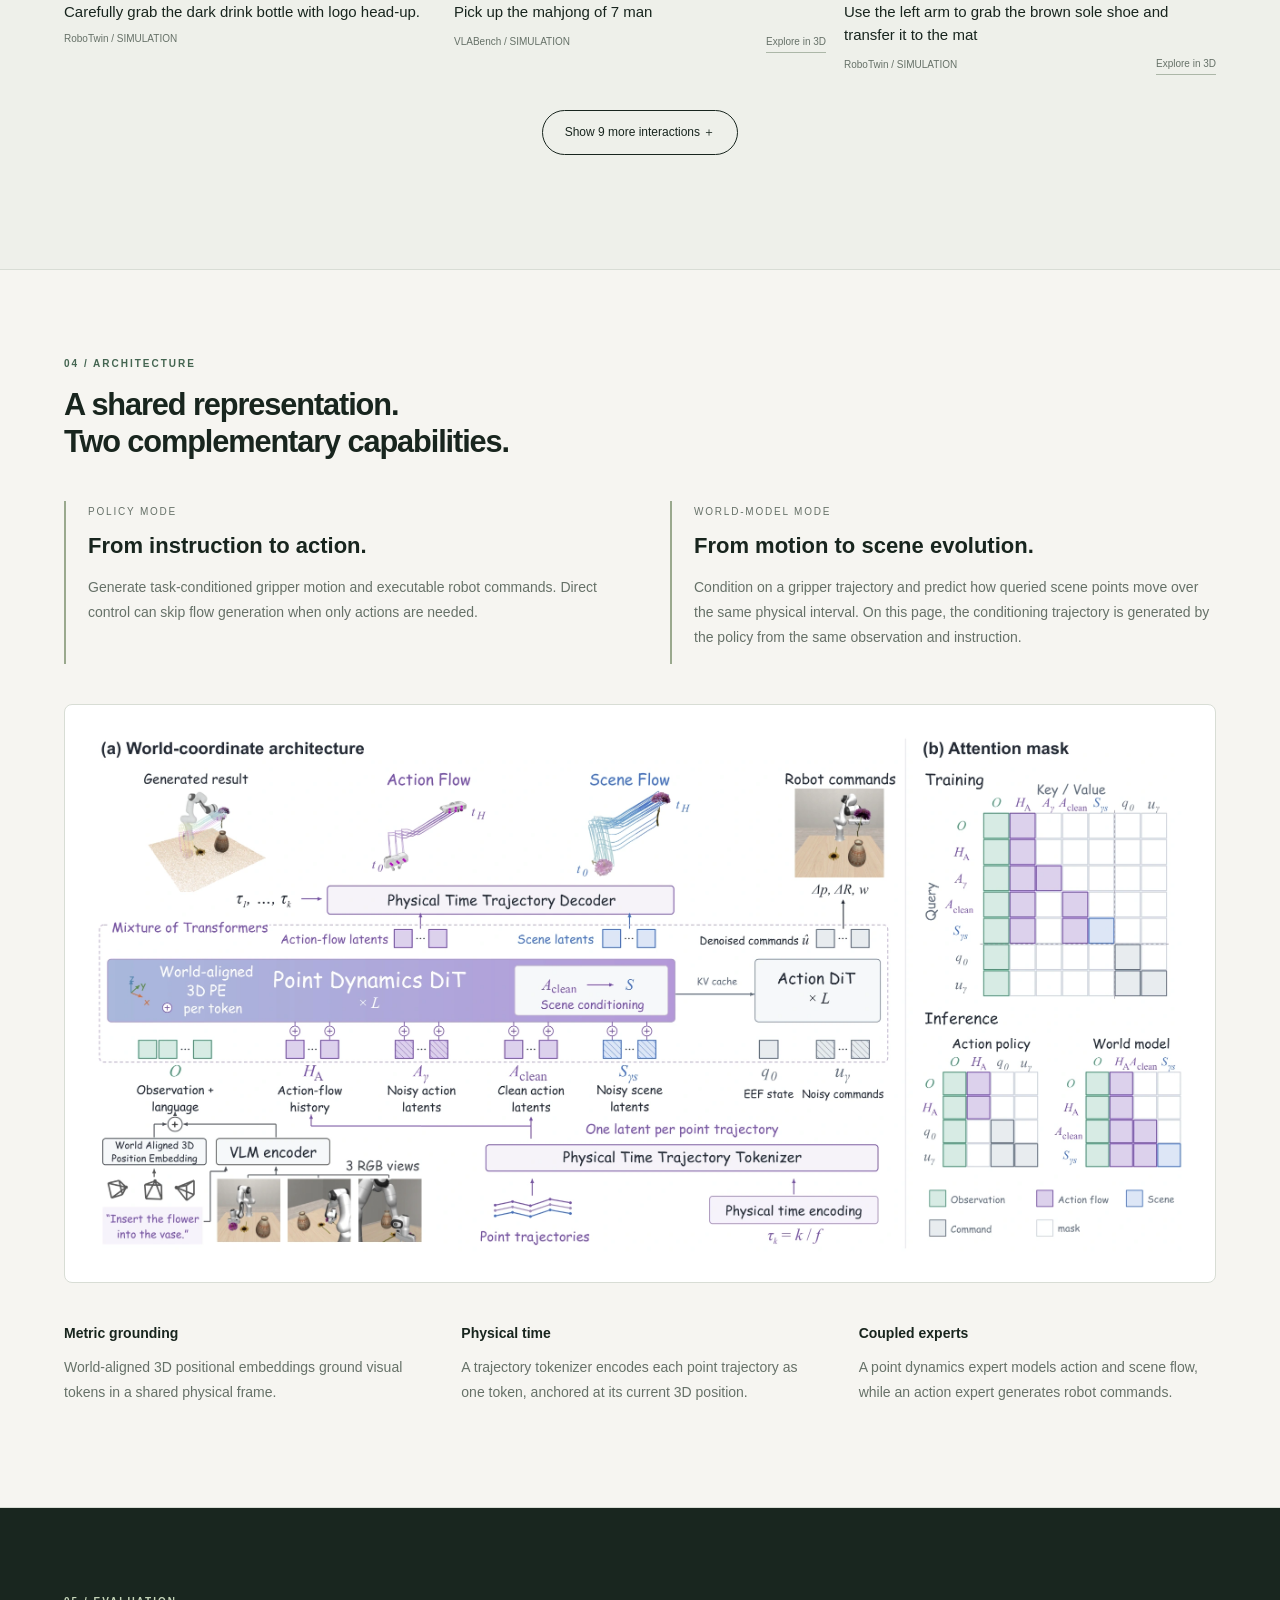
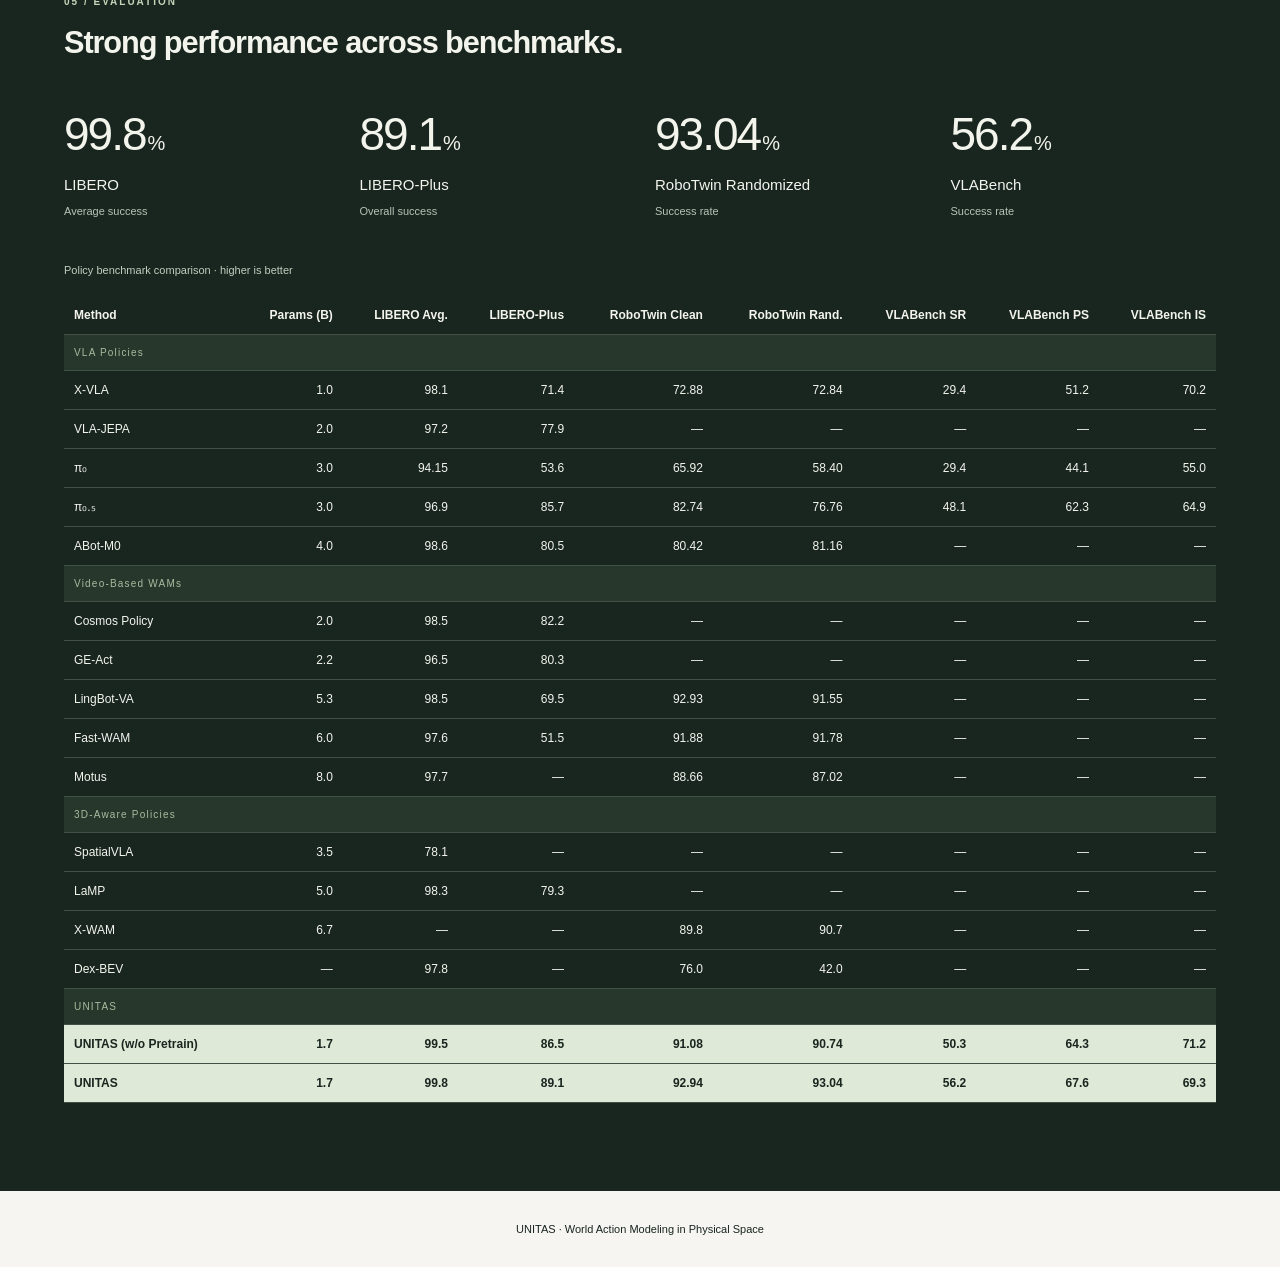
==== commit 1760a53c: "Update index.html" ====
--- a/index.html
+++ b/index.html
@@ -1,8 +1,8 @@
 <!DOCTYPE html>
 
 <html lang="en"><head><meta charset="utf-8"/><meta content="width=device-width,initial-scale=1" name="viewport"/><meta content="Unitas: A 3D-Native World Action Model for Embodied Manipulation. Observations, actions, and scene dynamics in one physical space." name="description"/><title>Unitas: A 3D-Native World Action Model for Embodied Manipulation</title><link href="page.css?v=smaller-sections" rel="stylesheet"/><link href="explorer-layout.css?v=smaller-sections" rel="stylesheet"/></head><body data-asset-root="assets/full-arm-292814-panda-trails" data-hero-root="assets/current-cover-20260928"><a class="skip-link" href="#interactive">Skip to interactive scenes</a><header aria-hidden="true" class="nav" inert=""><a class="wordmark" href="#cover">UNITAS</a><nav aria-label="Main navigation"><a href="#interactive">Explore in 3D</a><a href="#studies">Motion studies</a><a href="#method">Method</a><a href="#results">Results</a><a href="assets/paper-20260928/UNITAS.pdf">Paper</a></nav></header><main>
-<section class="cinema-intro" id="cover"><div class="cinema-sticky"><div class="video-wall"><video aria-label="Twelve scene predictions from checkpoint 292814" autoplay="" id="hero-mosaic" loop="" muted="" playsinline="" poster="assets/current-cover-20260928/wall-desktop.jpg" preload="metadata" src="assets/current-cover-20260928/wall-desktop.mp4"></video></div><div aria-hidden="true" class="hero-reveal"><span style="--delay:0.12s"></span><span style="--delay:0.48s"></span><span style="--delay:0.24s"></span><span style="--delay:0.7s"></span><span style="--delay:0.55s"></span><span style="--delay:0.03s"></span><span style="--delay:0.34s"></span><span style="--delay:0.86s"></span><span style="--delay:0.38s"></span><span style="--delay:0.8s"></span><span style="--delay:0.62s"></span><span style="--delay:0.18s"></span></div><div class="cinema-shade"></div><div class="cinema-copy"><div class="eyebrow">UNITAS / WORLD ACTION MODELING</div><h1><span class="hero-name">UNITAS</span><span class="hero-paper-title">A 3D-Native World Action Model for Embodied Manipulation</span></h1><div aria-label="Authors and affiliations" class="hero-credits"><div class="hero-authors"><div class="author-row"><span class="author"><a href="https://robbinw.github.io/" rel="noopener noreferrer" target="_blank">Ruixiang Wang</a><sup>1,2,*</sup></span><span class="author"><a href="https://yysu.site/" rel="noopener noreferrer" target="_blank">Yongyi Su</a><sup>2,3,*</sup></span><span class="author">Wenlye Zhou<sup>2,3</sup></span><span class="author">Bo Yue<sup>1,2</sup></span><span class="author">Hengyan Liu<sup>1,2</sup></span><span class="author">Dekun Lu<sup>2</sup></span></div><div class="author-row"><span class="author">Yuxin Tian<sup>1,2</sup></span><span class="author">Yihan Fang<sup>1,2</sup></span><span class="author">Zerui Wu<sup>2</sup></span><span class="author">Xing Hu<sup>2</sup></span><span class="author">Jietao Chen<sup>2</sup></span><span class="author">Yong Guo<sup>2</sup></span></div><div class="author-row"><span class="author">Ziyan He<sup>2</sup></span><span class="author">Junbin Yuan<sup>4</sup></span><span class="author">Guiliang Liu<sup>1</sup></span><span class="author">Xiaofen Xing<sup>5</sup></span><span class="author">Kui Jia<sup>1,2,†</sup></span></div></div><div class="hero-affiliations"><span><sup>1</sup> The Chinese University of Hong Kong, Shenzhen</span><span><sup>2</sup> DexForce Technology Co., Ltd.</span><span><sup>3</sup> Foshan University</span><span><sup>4</sup> Sun Yat-sen University</span><span><sup>5</sup> South China University of Technology</span></div><div class="hero-contributions"><span><sup>*</sup> Equal contribution</span><span><sup>†</sup> Corresponding author</span></div></div><div class="hero-links"><a href="assets/paper-20260928/UNITAS.pdf"><span aria-hidden="true" class="resource-icon paper-icon">arXiv</span><span>Paper</span></a><a href="https://github.com/RobbinW/unitas" aria-label="Code repository" rel="noopener noreferrer" target="_blank"><svg aria-hidden="true" fill="currentColor" height="25" viewbox="0 0 24 24" width="25"><path d="M12 .7a11.5 11.5 0 0 0-3.64 22.41c.58.1.79-.25.79-.55v-2.23c-3.22.7-3.9-1.37-3.9-1.37-.52-1.34-1.29-1.7-1.29-1.7-1.05-.72.08-.71.08-.71 1.16.08 1.78 1.2 1.78 1.2 1.03 1.77 2.71 1.26 3.37.96.1-.75.4-1.26.73-1.55-2.57-.29-5.27-1.28-5.27-5.69 0-1.26.45-2.3 1.19-3.11-.12-.29-.51-1.47.11-3.06 0 0 .97-.31 3.16 1.19A11 11 0 0 1 12 6.1c.98 0 1.96.13 2.88.39 2.2-1.5 3.16-1.19 3.16-1.19.62 1.59.23 2.77.11 3.06.74.81 1.19 1.85 1.19 3.11 0 4.42-2.71 5.4-5.29 5.68.42.36.79 1.06.79 2.14v3.27c0 .31.21.66.8.55A11.5 11.5 0 0 0 12 .7Z"></path></svg><span>Code</span></a><span aria-disabled="true" aria-label="Checkpoint, coming soon" class="resource-pending" role="link"><span aria-hidden="true" class="resource-icon">🤗</span><span>Checkpoint <small>Coming soon</small></span></span></div></div></div></section>
+<section class="cinema-intro" id="cover"><div class="cinema-sticky"><div class="video-wall"><video aria-label="Twelve scene predictions from checkpoint 292814" autoplay="" id="hero-mosaic" loop="" muted="" playsinline="" poster="assets/current-cover-20260928/wall-desktop.jpg" preload="metadata" src="assets/current-cover-20260928/wall-desktop.mp4"></video></div><div aria-hidden="true" class="hero-reveal"><span style="--delay:0.12s"></span><span style="--delay:0.48s"></span><span style="--delay:0.24s"></span><span style="--delay:0.7s"></span><span style="--delay:0.55s"></span><span style="--delay:0.03s"></span><span style="--delay:0.34s"></span><span style="--delay:0.86s"></span><span style="--delay:0.38s"></span><span style="--delay:0.8s"></span><span style="--delay:0.62s"></span><span style="--delay:0.18s"></span></div><div class="cinema-shade"></div><div class="cinema-copy"><div class="eyebrow">UNITAS / WORLD ACTION MODELING</div><h1><span class="hero-name">UNITAS</span><span class="hero-paper-title">A 3D-Native World Action Model for Embodied Manipulation</span></h1><div aria-label="Authors and affiliations" class="hero-credits"><div class="hero-authors"><div class="author-row"><span class="author"><a href="https://robbinw.github.io/" rel="noopener noreferrer" target="_blank">Ruixiang Wang</a><sup>1,2,*</sup></span><span class="author"><a href="https://yysu.site/" rel="noopener noreferrer" target="_blank">Yongyi Su</a><sup>3,*</sup></span><span class="author">Wenlye Zhou<sup>3</sup></span><span class="author">Bo Yue<sup>1,2</sup></span><span class="author">Hengyan Liu<sup>1,2</sup></span><span class="author">Dekun Lu<sup>2</sup></span></div><div class="author-row"><span class="author">Yuxin Tian<sup>1,2</sup></span><span class="author">Yihan Fang<sup>1,2</sup></span><span class="author">Zerui Wu<sup>2</sup></span><span class="author">Xing Hu<sup>2</sup></span><span class="author">Jietao Chen<sup>2</sup></span><span class="author">Yong Guo<sup>2</sup></span></div><div class="author-row"><span class="author">Ziyan He<sup>2</sup></span><span class="author">Junbin Yuan<sup>4</sup></span><span class="author">Guiliang Liu<sup>1</sup></span><span class="author">Xiaofen Xing<sup>5</sup></span><span class="author">Kui Jia<sup>1,2,†</sup></span></div></div><div class="hero-affiliations"><span><sup>1</sup> The Chinese University of Hong Kong, Shenzhen</span><span><sup>2</sup> DexForce Technology Co., Ltd.</span><span><sup>3</sup> Foshan University</span><span><sup>4</sup> Sun Yat-sen University</span><span><sup>5</sup> South China University of Technology</span></div><div class="hero-contributions"><span><sup>*</sup> Equal contribution</span><span><sup>†</sup> Corresponding author</span></div></div><div class="hero-links"><a href="assets/paper-20260928/UNITAS.pdf"><span aria-hidden="true" class="resource-icon paper-icon">arXiv</span><span>Paper</span></a><a href="https://github.com/RobbinW/unitas" aria-label="Code repository" rel="noopener noreferrer" target="_blank"><svg aria-hidden="true" fill="currentColor" height="25" viewbox="0 0 24 24" width="25"><path d="M12 .7a11.5 11.5 0 0 0-3.64 22.41c.58.1.79-.25.79-.55v-2.23c-3.22.7-3.9-1.37-3.9-1.37-.52-1.34-1.29-1.7-1.29-1.7-1.05-.72.08-.71.08-.71 1.16.08 1.78 1.2 1.78 1.2 1.03 1.77 2.71 1.26 3.37.96.1-.75.4-1.26.73-1.55-2.57-.29-5.27-1.28-5.27-5.69 0-1.26.45-2.3 1.19-3.11-.12-.29-.51-1.47.11-3.06 0 0 .97-.31 3.16 1.19A11 11 0 0 1 12 6.1c.98 0 1.96.13 2.88.39 2.2-1.5 3.16-1.19 3.16-1.19.62 1.59.23 2.77.11 3.06.74.81 1.19 1.85 1.19 3.11 0 4.42-2.71 5.4-5.29 5.68.42.36.79 1.06.79 2.14v3.27c0 .31.21.66.8.55A11.5 11.5 0 0 0 12 .7Z"></path></svg><span>Code</span></a><span aria-disabled="true" aria-label="Checkpoint, coming soon" class="resource-pending" role="link"><span aria-hidden="true" class="resource-icon">🤗</span><span>Checkpoint <small>Coming soon</small></span></span></div></div></div></section>
 <section class="opening film-introduction" id="film"><div class="film-heading"><div class="section-label">01 / OVERVIEW</div><h2>A 3D-native world action model.</h2></div><video aria-label="UNITAS research film" class="research-film" controls="" playsinline="" poster="assets/current-film-20260928/poster.jpg" preload="none"><source src="assets/current-film-20260928/UNITAS_white.mp4" type="video/mp4"/><track kind="subtitles" label="English" src="assets/current-film-20260928/captions.vtt" srclang="en"/></video></section>
 <section class="section interactive" id="interactive"><div class="section-head"><div><div class="section-label">02 / EXPLORE IN 3D</div><h2>A future you can look around.</h2></div><p>Drag to orbit. Scroll to zoom.<br/>Play the prediction, or move through time.</p></div><div class="explorer-select"><label for="motion-select">Choose an interaction</label><select id="motion-select"></select></div><div aria-label="Choose a 3D scene" class="sample-tabs" id="motion-samples" role="group"></div><div class="explorer-columns"><div class="explorer-column input-column"><h3 class="io-label">Input</h3><div class="input-panel"><a class="input-rgb-link" id="input-rgb-original" rel="noopener" target="_blank"><img alt="Initial observation RGB at source resolution" id="motion-rgb"/></a><div class="input-language"><span>Language instruction</span><p id="input-language">Choose an interaction above.</p></div><div class="input-query-heading">Initial query points <small>Drag to orbit ↔</small></div><div aria-label="Initial query point cloud and calibrated observation camera" id="input-query-stage"></div></div></div><div class="explorer-column output-column"><h3 class="io-label output-label">Output</h3><div class="motion-shell"><div class="motion-top"><h3 id="motion-title">Loading scene</h3><select aria-label="Trajectory source" hidden="" id="motion-mode"><option value="pred">Model prediction</option><option value="gt">Ground truth</option></select></div><div id="motion-stage"><span class="drag-hint">↔ Drag to explore</span></div><div class="motion-controls"><button id="motion-play">Pause</button><input aria-label="Prediction time" id="motion-time" max="1000" min="0" type="range" value="0"/><output id="motion-frame">0 / 20</output><label><input checked="" id="motion-trails" type="checkbox"/> Flows</label><button id="motion-reset">Reset view</button></div><p id="motion-status" role="status">Loading 3D trajectories…</p></div></div></div></section><section class="section motion-films" id="studies"><div class="section-head"><div><div class="section-label">03 / MOTION STUDIES</div><h2>Many interactions.<br/>A world in motion.</h2></div><p>Lifting. Inserting. Opening. Releasing.<br/>Watch predicted scene responses across simulation and real-world interactions.</p></div><div class="gallery-toolbar"><div aria-label="Filter scene predictions" class="sample-tabs" id="study-filters" role="group"><button aria-pressed="true" data-filter="all">All studies</button><button aria-pressed="false" data-filter="RoboTwin">RoboTwin</button><button aria-pressed="false" data-filter="LIBERO">LIBERO</button><button aria-pressed="false" data-filter="VLABench">VLABench</button><button aria-pressed="false" data-filter="real">Real world</button></div><span aria-live="polite" id="study-count"></span></div><div class="film-grid" id="study-grid"></div><button class="button more" id="study-more">More interactions ＋</button></section>
 <section class="section method" id="method"><div class="section-label">04 / ARCHITECTURE</div><h2>A shared representation.<br/><em>Two complementary capabilities.</em></h2><div class="capabilities"><article><span>POLICY MODE</span><h3>From instruction to action.</h3><p>Generate task-conditioned gripper motion and executable robot commands. Direct control can skip flow generation when only actions are needed.</p></article><article><span>WORLD-MODEL MODE</span><h3>From motion to scene evolution.</h3><p>Condition on a gripper trajectory and predict how queried scene points move over the same physical interval. On this page, the conditioning trajectory is generated by the policy from the same observation and instruction.</p></article></div><a class="diagram" href="assets/paper-20260928/architecture.pdf" rel="noopener" target="_blank" title="Figure 2 — open full-resolution architecture"><img alt="UNITAS architecture with shared observation grounding and coupled motion and action branches" height="1138" loading="lazy" src="assets/paper-20260928/architecture.webp" width="2400"/></a><div class="method-details"><p><strong>Metric grounding</strong>World-aligned 3D positional embeddings ground visual tokens in a shared physical frame.</p><p><strong>Physical time</strong>A trajectory tokenizer encodes each point trajectory as one token, anchored at its current 3D position.</p><p><strong>Coupled experts</strong>A point dynamics expert models action and scene flow, while an action expert generates robot commands.</p></div></section><section class="section results" id="results"><div class="section-label">05 / EVALUATION</div><h2>Strong performance across benchmarks.</h2><div class="metrics"><div><strong>99.8<span>%</span></strong><p>LIBERO</p><small>Average success</small></div><div><strong>89.1<span>%</span></strong><p>LIBERO-Plus</p><small>Overall success</small></div><div><strong>93.04<span>%</span></strong><p>RoboTwin Randomized</p><small>Success rate</small></div><div><strong>56.2<span>%</span></strong><p>VLABench</p><small>Success rate</small></div></div><div aria-label="Policy benchmark comparison, scroll horizontally for all columns" class="table-scroll" tabindex="0"><table id="benchmark-table"><caption>Policy benchmark comparison · higher is better</caption><thead><tr><th>Method</th><th>Params (B)</th><th>LIBERO Avg.</th><th>LIBERO-Plus</th><th>RoboTwin Clean</th><th>RoboTwin Rand.</th><th>VLABench SR</th><th>VLABench PS</th><th>VLABench IS</th></tr></thead><tbody><tr class="group"><td colspan="9">VLA Policies</td></tr><tr class=""><td>X-VLA</td><td>1.0</td><td>98.1</td><td>71.4</td><td>72.88</td><td>72.84</td><td>29.4</td><td>51.2</td><td>70.2</td></tr><tr class=""><td>VLA-JEPA</td><td>2.0</td><td>97.2</td><td>77.9</td><td>—</td><td>—</td><td>—</td><td>—</td><td>—</td></tr><tr class=""><td>π₀</td><td>3.0</td><td>94.15</td><td>53.6</td><td>65.92</td><td>58.40</td><td>29.4</td><td>44.1</td><td>55.0</td></tr><tr class=""><td>π₀.₅</td><td>3.0</td><td>96.9</td><td>85.7</td><td>82.74</td><td>76.76</td><td>48.1</td><td>62.3</td><td>64.9</td></tr><tr class=""><td>ABot-M0</td><td>4.0</td><td>98.6</td><td>80.5</td><td>80.42</td><td>81.16</td><td>—</td><td>—</td><td>—</td></tr><tr class="group"><td colspan="9">Video-Based WAMs</td></tr><tr class=""><td>Cosmos Policy</td><td>2.0</td><td>98.5</td><td>82.2</td><td>—</td><td>—</td><td>—</td><td>—</td><td>—</td></tr><tr class=""><td>GE-Act</td><td>2.2</td><td>96.5</td><td>80.3</td><td>—</td><td>—</td><td>—</td><td>—</td><td>—</td></tr><tr class=""><td>LingBot-VA</td><td>5.3</td><td>98.5</td><td>69.5</td><td>92.93</td><td>91.55</td><td>—</td><td>—</td><td>—</td></tr><tr class=""><td>Fast-WAM</td><td>6.0</td><td>97.6</td><td>51.5</td><td>91.88</td><td>91.78</td><td>—</td><td>—</td><td>—</td></tr><tr class=""><td>Motus</td><td>8.0</td><td>97.7</td><td>—</td><td>88.66</td><td>87.02</td><td>—</td><td>—</td><td>—</td></tr><tr class="group"><td colspan="9">3D-Aware Policies</td></tr><tr class=""><td>SpatialVLA</td><td>3.5</td><td>78.1</td><td>—</td><td>—</td><td>—</td><td>—</td><td>—</td><td>—</td></tr><tr class=""><td>LaMP</td><td>5.0</td><td>98.3</td><td>79.3</td><td>—</td><td>—</td><td>—</td><td>—</td><td>—</td></tr><tr class=""><td>X-WAM</td><td>6.7</td><td>—</td><td>—</td><td>89.8</td><td>90.7</td><td>—</td><td>—</td><td>—</td></tr><tr class=""><td>Dex-BEV</td><td>—</td><td>97.8</td><td>—</td><td>76.0</td><td>42.0</td><td>—</td><td>—</td><td>—</td></tr><tr class="group"><td colspan="9">UNITAS</td></tr><tr class="ours"><td>UNITAS (w/o Pretrain)</td><td>1.7</td><td>99.5</td><td>86.5</td><td>91.08</td><td>90.74</td><td>50.3</td><td>64.3</td><td>71.2</td></tr><tr class="ours"><td>UNITAS</td><td>1.7</td><td>99.8</td><td>89.1</td><td>92.94</td><td>93.04</td><td>56.2</td><td>67.6</td><td>69.3</td></tr></tbody></table></div></section>
-<footer class="minimal-footer"><a href="#cover">UNITAS · World Action Modeling in Physical Space</a></footer></main><script type="importmap">{"imports":{"three":"./vendor/three.module.js"}}</script><script defer="" src="fullarm-page.js?v=paymentsign"></script><script src="fullarm-viewer.js?v=paymentsign" type="module"></script></body></html>+<footer class="minimal-footer"><a href="#cover">UNITAS · World Action Modeling in Physical Space</a></footer></main><script type="importmap">{"imports":{"three":"./vendor/three.module.js"}}</script><script defer="" src="fullarm-page.js?v=paymentsign"></script><script src="fullarm-viewer.js?v=paymentsign" type="module"></script></body></html>
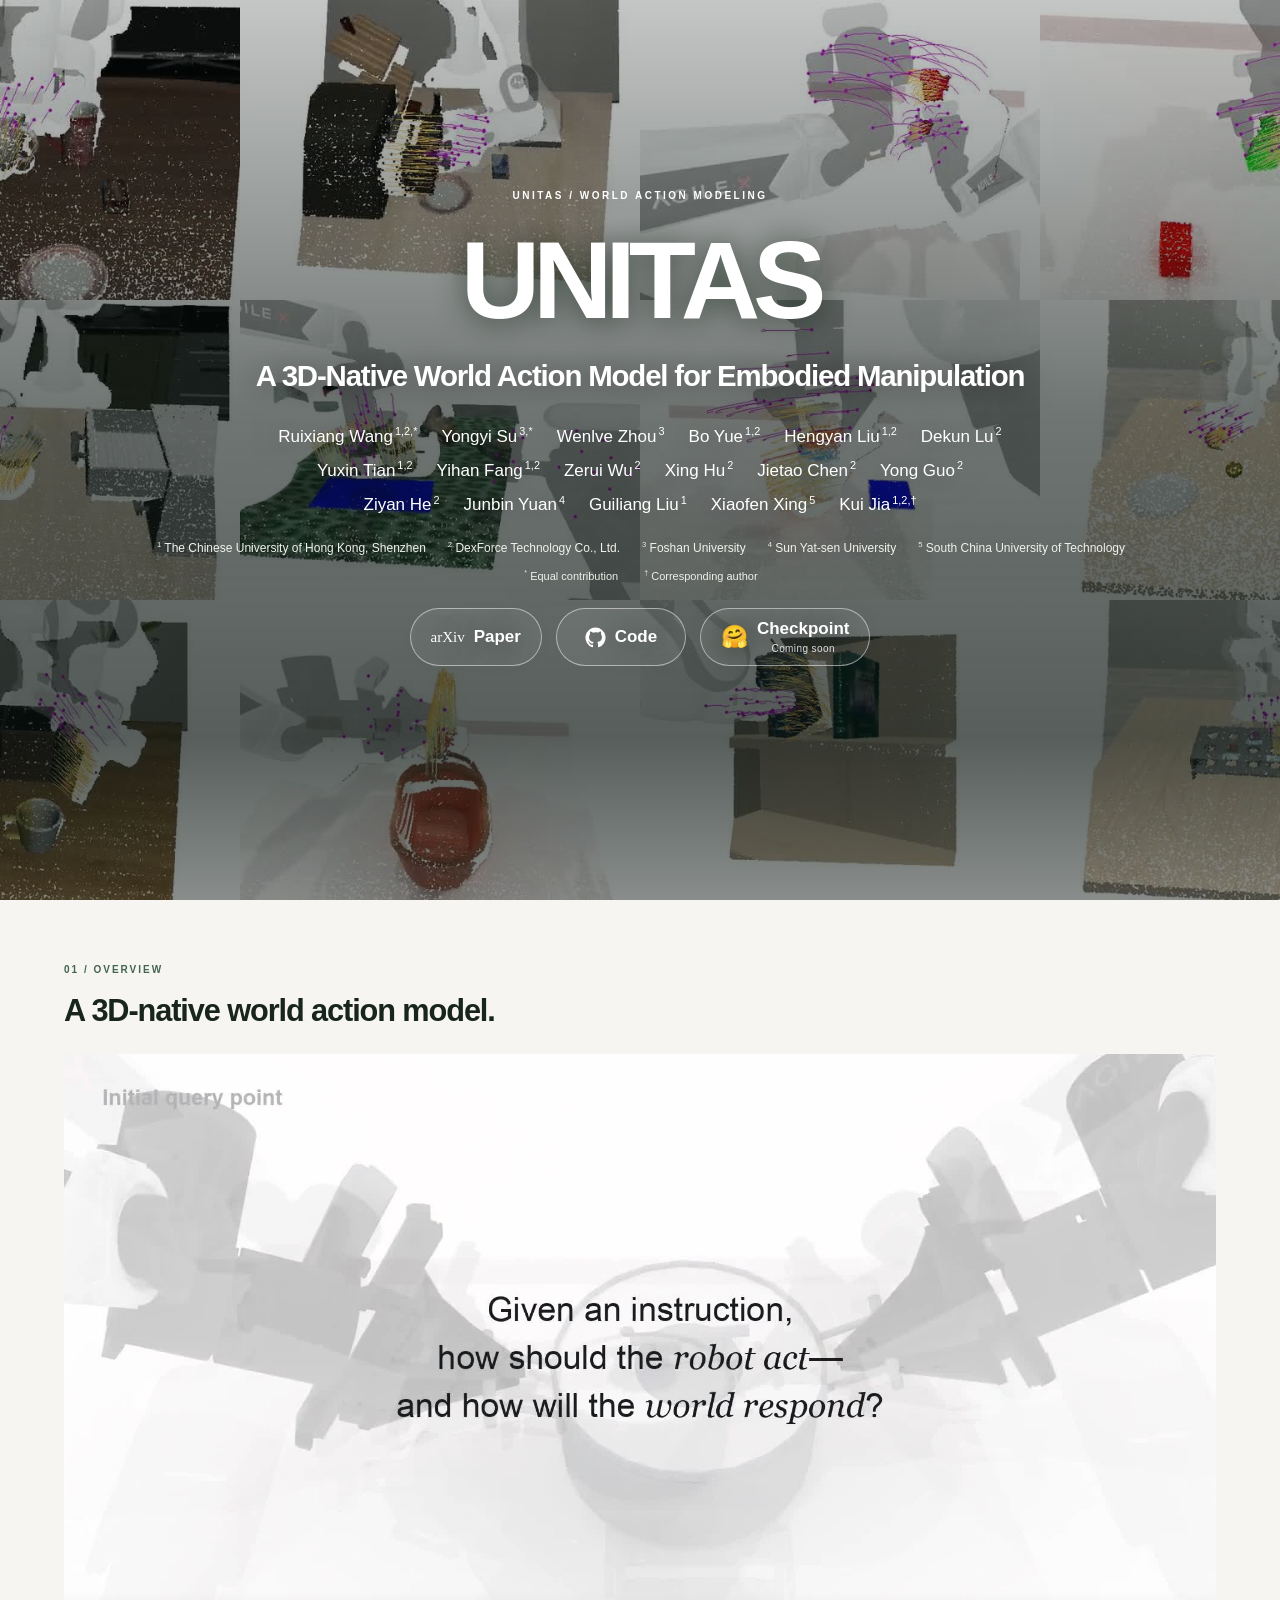
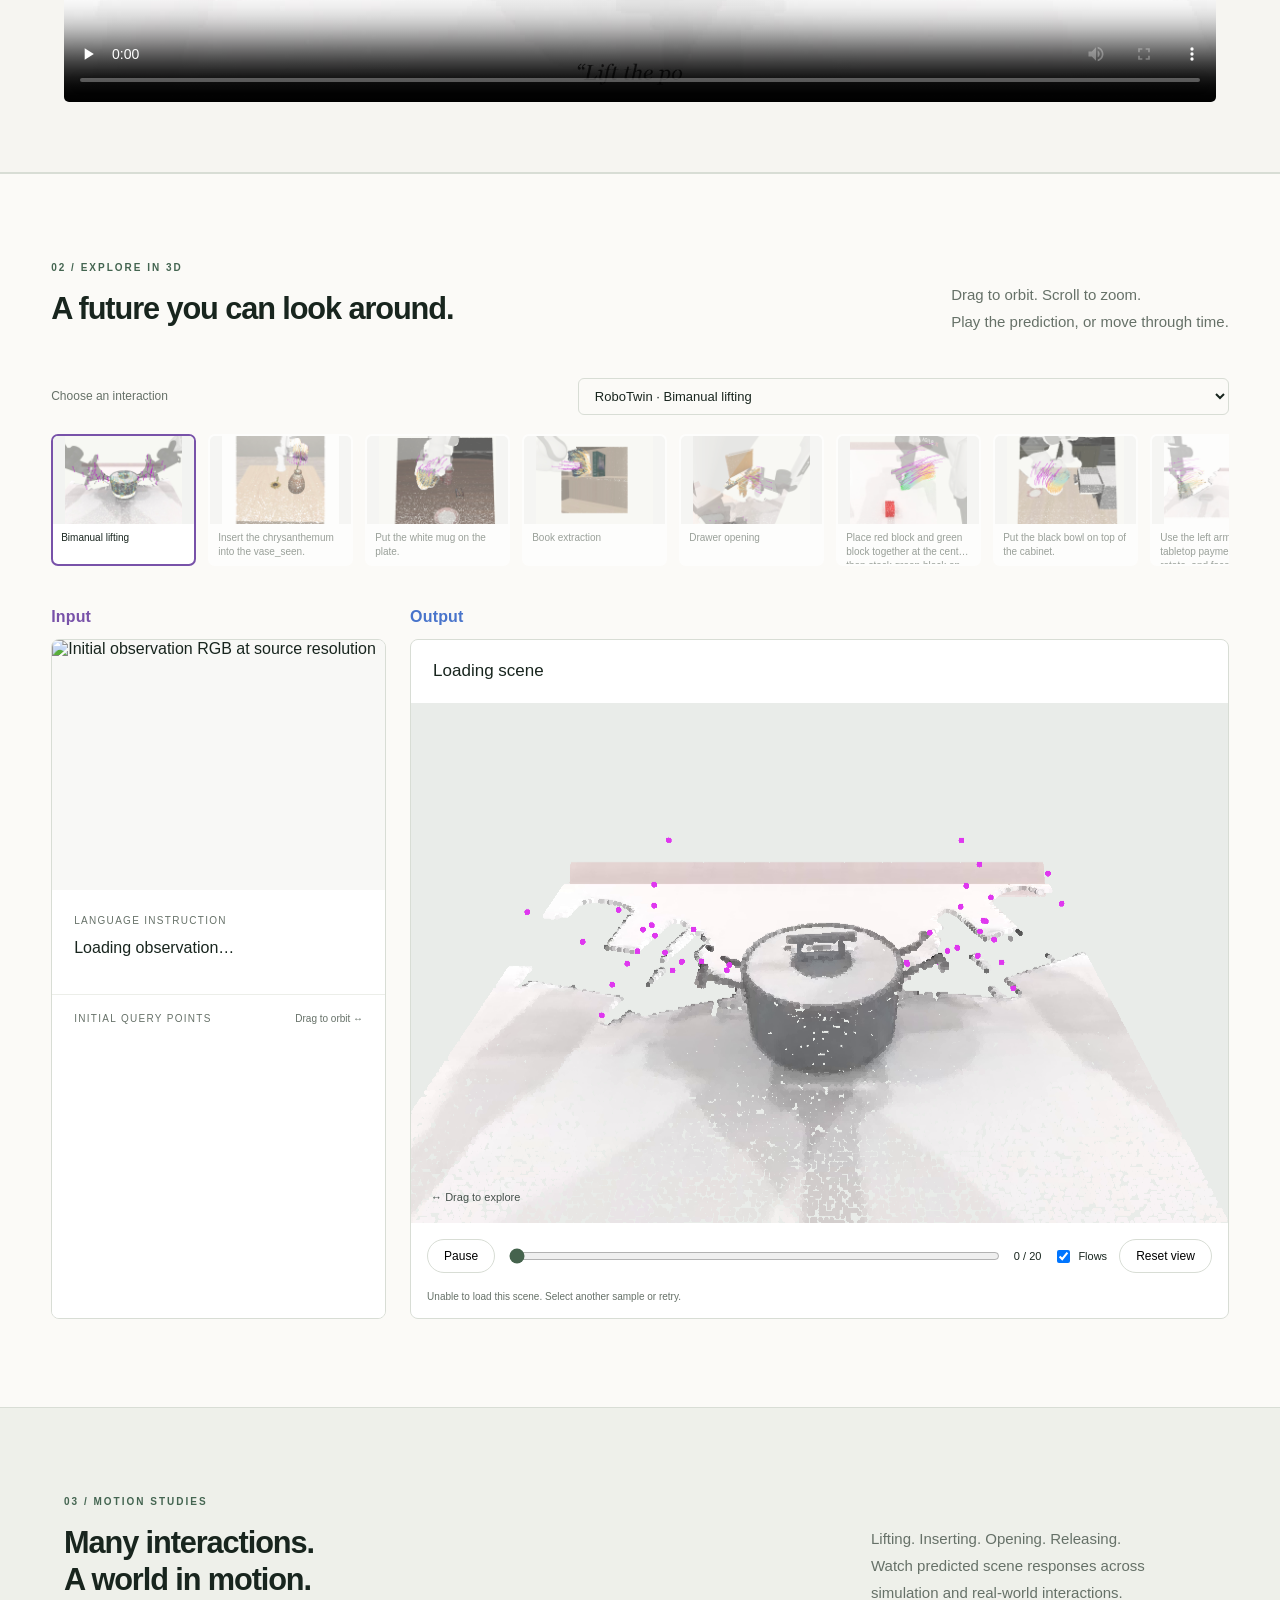
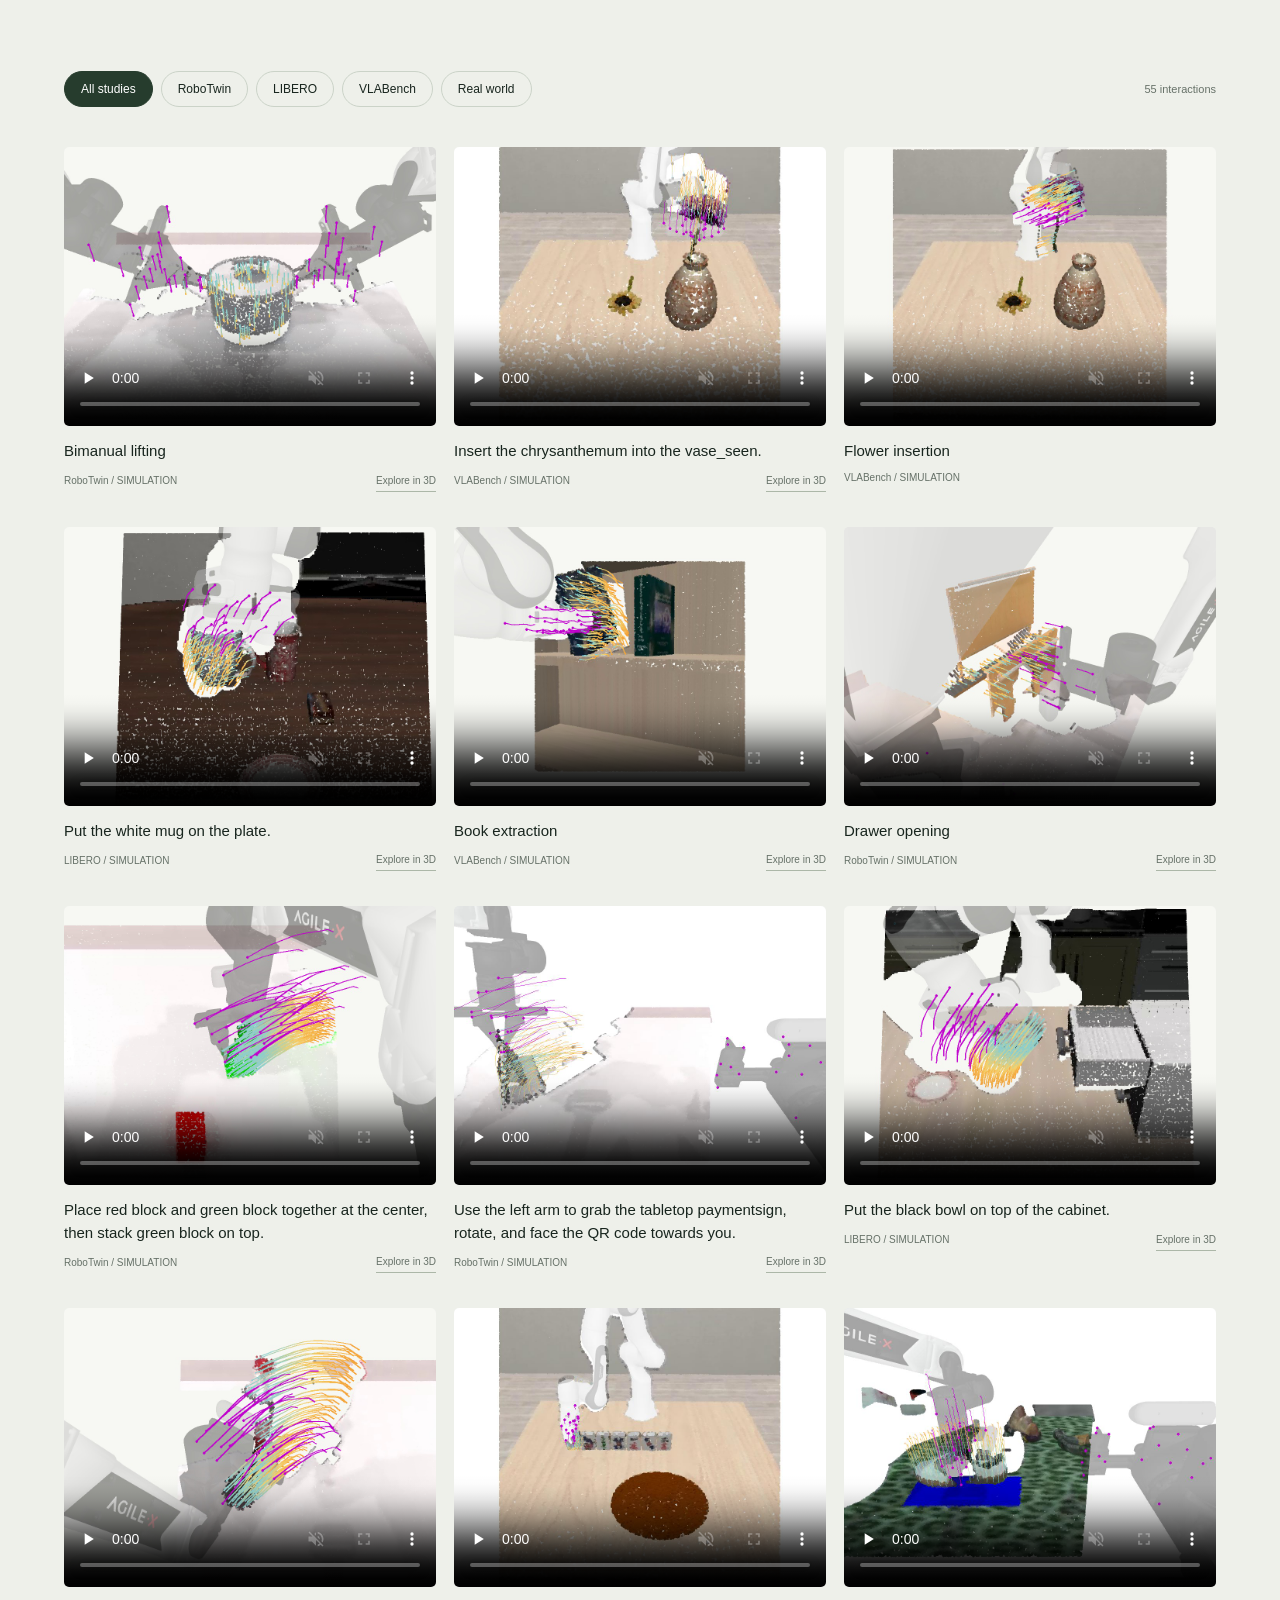
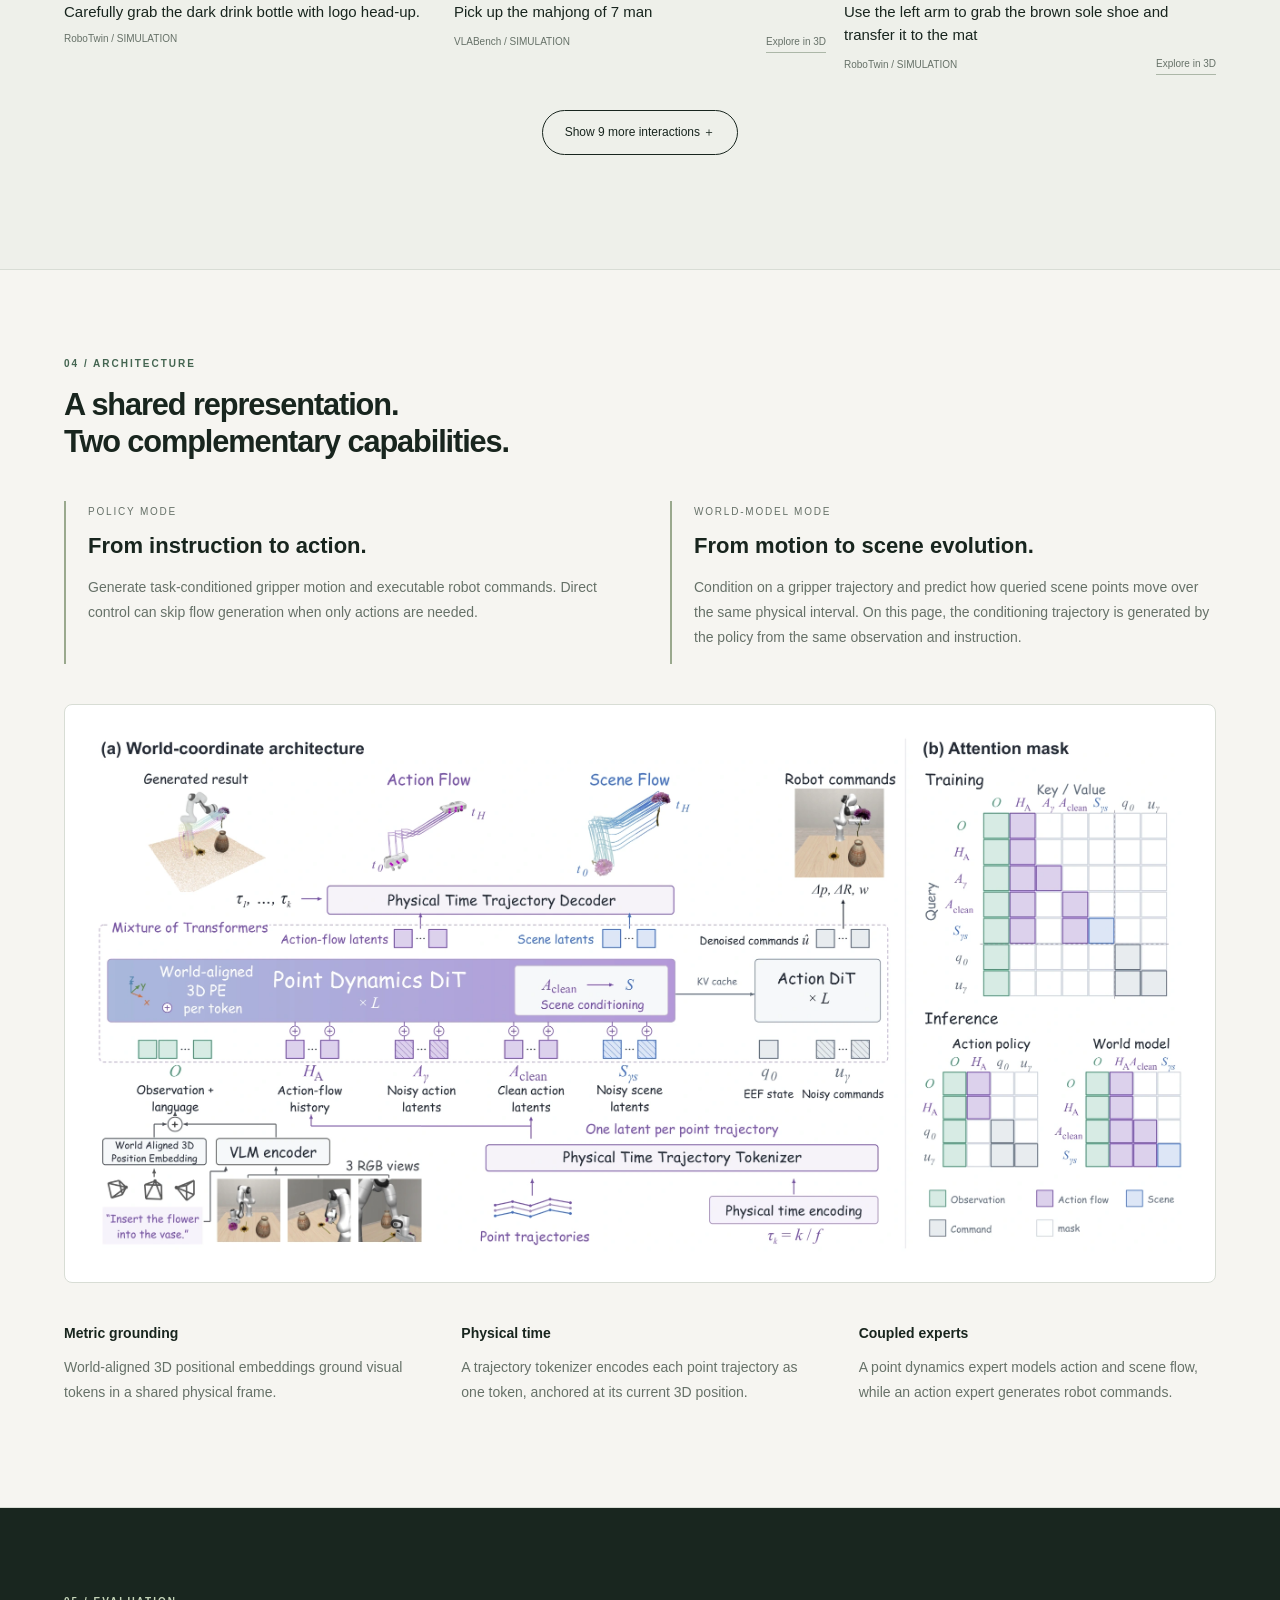
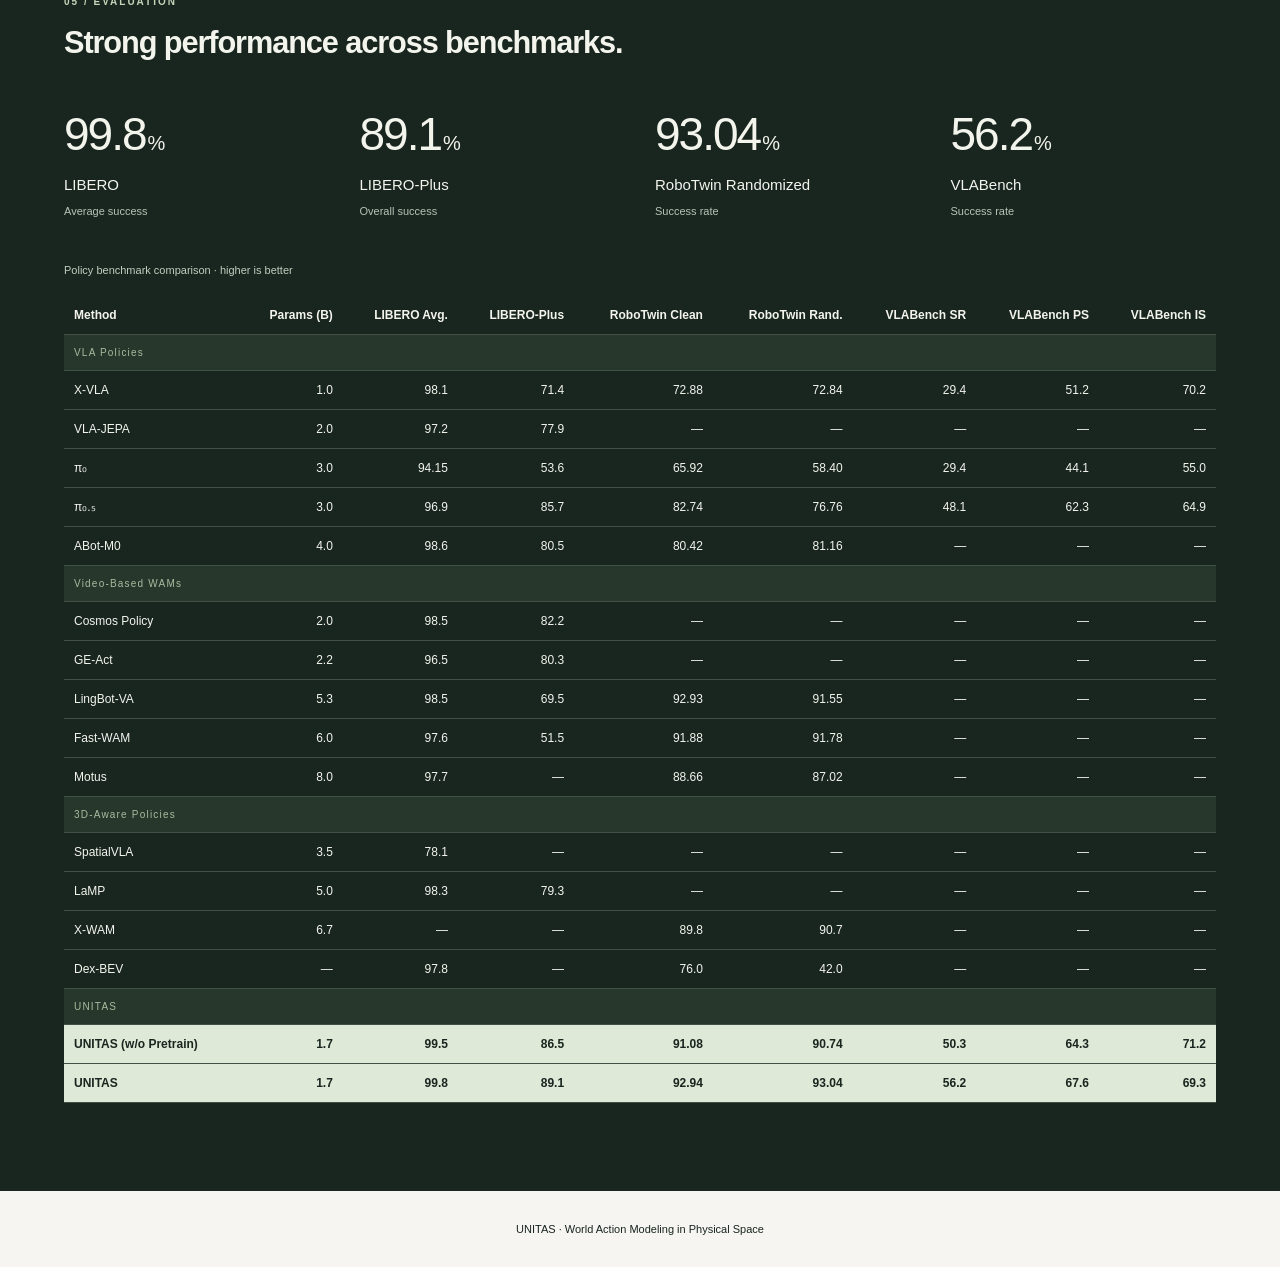
==== commit 4a46dcde: "Update index.html" ====
--- a/index.html
+++ b/index.html
@@ -1,7 +1,7 @@
 <!DOCTYPE html>
 
 <html lang="en"><head><meta charset="utf-8"/><meta content="width=device-width,initial-scale=1" name="viewport"/><meta content="Unitas: A 3D-Native World Action Model for Embodied Manipulation. Observations, actions, and scene dynamics in one physical space." name="description"/><title>Unitas: A 3D-Native World Action Model for Embodied Manipulation</title><link href="page.css?v=smaller-sections" rel="stylesheet"/><link href="explorer-layout.css?v=smaller-sections" rel="stylesheet"/></head><body data-asset-root="assets/full-arm-292814-panda-trails" data-hero-root="assets/current-cover-20260928"><a class="skip-link" href="#interactive">Skip to interactive scenes</a><header aria-hidden="true" class="nav" inert=""><a class="wordmark" href="#cover">UNITAS</a><nav aria-label="Main navigation"><a href="#interactive">Explore in 3D</a><a href="#studies">Motion studies</a><a href="#method">Method</a><a href="#results">Results</a><a href="assets/paper-20260928/UNITAS.pdf">Paper</a></nav></header><main>
-<section class="cinema-intro" id="cover"><div class="cinema-sticky"><div class="video-wall"><video aria-label="Twelve scene predictions from checkpoint 292814" autoplay="" id="hero-mosaic" loop="" muted="" playsinline="" poster="assets/current-cover-20260928/wall-desktop.jpg" preload="metadata" src="assets/current-cover-20260928/wall-desktop.mp4"></video></div><div aria-hidden="true" class="hero-reveal"><span style="--delay:0.12s"></span><span style="--delay:0.48s"></span><span style="--delay:0.24s"></span><span style="--delay:0.7s"></span><span style="--delay:0.55s"></span><span style="--delay:0.03s"></span><span style="--delay:0.34s"></span><span style="--delay:0.86s"></span><span style="--delay:0.38s"></span><span style="--delay:0.8s"></span><span style="--delay:0.62s"></span><span style="--delay:0.18s"></span></div><div class="cinema-shade"></div><div class="cinema-copy"><div class="eyebrow">UNITAS / WORLD ACTION MODELING</div><h1><span class="hero-name">UNITAS</span><span class="hero-paper-title">A 3D-Native World Action Model for Embodied Manipulation</span></h1><div aria-label="Authors and affiliations" class="hero-credits"><div class="hero-authors"><div class="author-row"><span class="author"><a href="https://robbinw.github.io/" rel="noopener noreferrer" target="_blank">Ruixiang Wang</a><sup>1,2,*</sup></span><span class="author"><a href="https://yysu.site/" rel="noopener noreferrer" target="_blank">Yongyi Su</a><sup>3,*</sup></span><span class="author">Wenlye Zhou<sup>3</sup></span><span class="author">Bo Yue<sup>1,2</sup></span><span class="author">Hengyan Liu<sup>1,2</sup></span><span class="author">Dekun Lu<sup>2</sup></span></div><div class="author-row"><span class="author">Yuxin Tian<sup>1,2</sup></span><span class="author">Yihan Fang<sup>1,2</sup></span><span class="author">Zerui Wu<sup>2</sup></span><span class="author">Xing Hu<sup>2</sup></span><span class="author">Jietao Chen<sup>2</sup></span><span class="author">Yong Guo<sup>2</sup></span></div><div class="author-row"><span class="author">Ziyan He<sup>2</sup></span><span class="author">Junbin Yuan<sup>4</sup></span><span class="author">Guiliang Liu<sup>1</sup></span><span class="author">Xiaofen Xing<sup>5</sup></span><span class="author">Kui Jia<sup>1,2,†</sup></span></div></div><div class="hero-affiliations"><span><sup>1</sup> The Chinese University of Hong Kong, Shenzhen</span><span><sup>2</sup> DexForce Technology Co., Ltd.</span><span><sup>3</sup> Foshan University</span><span><sup>4</sup> Sun Yat-sen University</span><span><sup>5</sup> South China University of Technology</span></div><div class="hero-contributions"><span><sup>*</sup> Equal contribution</span><span><sup>†</sup> Corresponding author</span></div></div><div class="hero-links"><a href="assets/paper-20260928/UNITAS.pdf"><span aria-hidden="true" class="resource-icon paper-icon">arXiv</span><span>Paper</span></a><a href="https://github.com/RobbinW/unitas" aria-label="Code repository" rel="noopener noreferrer" target="_blank"><svg aria-hidden="true" fill="currentColor" height="25" viewbox="0 0 24 24" width="25"><path d="M12 .7a11.5 11.5 0 0 0-3.64 22.41c.58.1.79-.25.79-.55v-2.23c-3.22.7-3.9-1.37-3.9-1.37-.52-1.34-1.29-1.7-1.29-1.7-1.05-.72.08-.71.08-.71 1.16.08 1.78 1.2 1.78 1.2 1.03 1.77 2.71 1.26 3.37.96.1-.75.4-1.26.73-1.55-2.57-.29-5.27-1.28-5.27-5.69 0-1.26.45-2.3 1.19-3.11-.12-.29-.51-1.47.11-3.06 0 0 .97-.31 3.16 1.19A11 11 0 0 1 12 6.1c.98 0 1.96.13 2.88.39 2.2-1.5 3.16-1.19 3.16-1.19.62 1.59.23 2.77.11 3.06.74.81 1.19 1.85 1.19 3.11 0 4.42-2.71 5.4-5.29 5.68.42.36.79 1.06.79 2.14v3.27c0 .31.21.66.8.55A11.5 11.5 0 0 0 12 .7Z"></path></svg><span>Code</span></a><span aria-disabled="true" aria-label="Checkpoint, coming soon" class="resource-pending" role="link"><span aria-hidden="true" class="resource-icon">🤗</span><span>Checkpoint <small>Coming soon</small></span></span></div></div></div></section>
+<section class="cinema-intro" id="cover"><div class="cinema-sticky"><div class="video-wall"><video aria-label="Twelve scene predictions from checkpoint 292814" autoplay="" id="hero-mosaic" loop="" muted="" playsinline="" poster="assets/current-cover-20260928/wall-desktop.jpg" preload="metadata" src="assets/current-cover-20260928/wall-desktop.mp4"></video></div><div aria-hidden="true" class="hero-reveal"><span style="--delay:0.12s"></span><span style="--delay:0.48s"></span><span style="--delay:0.24s"></span><span style="--delay:0.7s"></span><span style="--delay:0.55s"></span><span style="--delay:0.03s"></span><span style="--delay:0.34s"></span><span style="--delay:0.86s"></span><span style="--delay:0.38s"></span><span style="--delay:0.8s"></span><span style="--delay:0.62s"></span><span style="--delay:0.18s"></span></div><div class="cinema-shade"></div><div class="cinema-copy"><div class="eyebrow">UNITAS / WORLD ACTION MODELING</div><h1><span class="hero-name">UNITAS</span><span class="hero-paper-title">A 3D-Native World Action Model for Embodied Manipulation</span></h1><div aria-label="Authors and affiliations" class="hero-credits"><div class="hero-authors"><div class="author-row"><span class="author"><a href="https://robbinw.github.io/" rel="noopener noreferrer" target="_blank">Ruixiang Wang</a><sup>1,2,*</sup></span><span class="author"><a href="https://yysu.site/" rel="noopener noreferrer" target="_blank">Yongyi Su</a><sup>3,*</sup></span><span class="author">Wenlve Zhou<sup>3</sup></span><span class="author">Bo Yue<sup>1,2</sup></span><span class="author">Hengyan Liu<sup>1,2</sup></span><span class="author">Dekun Lu<sup>2</sup></span></div><div class="author-row"><span class="author">Yuxin Tian<sup>1,2</sup></span><span class="author">Yihan Fang<sup>1,2</sup></span><span class="author">Zerui Wu<sup>2</sup></span><span class="author">Xing Hu<sup>2</sup></span><span class="author">Jietao Chen<sup>2</sup></span><span class="author">Yong Guo<sup>2</sup></span></div><div class="author-row"><span class="author">Ziyan He<sup>2</sup></span><span class="author">Junbin Yuan<sup>4</sup></span><span class="author">Guiliang Liu<sup>1</sup></span><span class="author">Xiaofen Xing<sup>5</sup></span><span class="author">Kui Jia<sup>1,2,†</sup></span></div></div><div class="hero-affiliations"><span><sup>1</sup> The Chinese University of Hong Kong, Shenzhen</span><span><sup>2</sup> DexForce Technology Co., Ltd.</span><span><sup>3</sup> Foshan University</span><span><sup>4</sup> Sun Yat-sen University</span><span><sup>5</sup> South China University of Technology</span></div><div class="hero-contributions"><span><sup>*</sup> Equal contribution</span><span><sup>†</sup> Corresponding author</span></div></div><div class="hero-links"><a href="assets/paper-20260928/UNITAS.pdf"><span aria-hidden="true" class="resource-icon paper-icon">arXiv</span><span>Paper</span></a><a href="https://github.com/RobbinW/unitas" aria-label="Code repository" rel="noopener noreferrer" target="_blank"><svg aria-hidden="true" fill="currentColor" height="25" viewbox="0 0 24 24" width="25"><path d="M12 .7a11.5 11.5 0 0 0-3.64 22.41c.58.1.79-.25.79-.55v-2.23c-3.22.7-3.9-1.37-3.9-1.37-.52-1.34-1.29-1.7-1.29-1.7-1.05-.72.08-.71.08-.71 1.16.08 1.78 1.2 1.78 1.2 1.03 1.77 2.71 1.26 3.37.96.1-.75.4-1.26.73-1.55-2.57-.29-5.27-1.28-5.27-5.69 0-1.26.45-2.3 1.19-3.11-.12-.29-.51-1.47.11-3.06 0 0 .97-.31 3.16 1.19A11 11 0 0 1 12 6.1c.98 0 1.96.13 2.88.39 2.2-1.5 3.16-1.19 3.16-1.19.62 1.59.23 2.77.11 3.06.74.81 1.19 1.85 1.19 3.11 0 4.42-2.71 5.4-5.29 5.68.42.36.79 1.06.79 2.14v3.27c0 .31.21.66.8.55A11.5 11.5 0 0 0 12 .7Z"></path></svg><span>Code</span></a><span aria-disabled="true" aria-label="Checkpoint, coming soon" class="resource-pending" role="link"><span aria-hidden="true" class="resource-icon">🤗</span><span>Checkpoint <small>Coming soon</small></span></span></div></div></div></section>
 <section class="opening film-introduction" id="film"><div class="film-heading"><div class="section-label">01 / OVERVIEW</div><h2>A 3D-native world action model.</h2></div><video aria-label="UNITAS research film" class="research-film" controls="" playsinline="" poster="assets/current-film-20260928/poster.jpg" preload="none"><source src="assets/current-film-20260928/UNITAS_white.mp4" type="video/mp4"/><track kind="subtitles" label="English" src="assets/current-film-20260928/captions.vtt" srclang="en"/></video></section>
 <section class="section interactive" id="interactive"><div class="section-head"><div><div class="section-label">02 / EXPLORE IN 3D</div><h2>A future you can look around.</h2></div><p>Drag to orbit. Scroll to zoom.<br/>Play the prediction, or move through time.</p></div><div class="explorer-select"><label for="motion-select">Choose an interaction</label><select id="motion-select"></select></div><div aria-label="Choose a 3D scene" class="sample-tabs" id="motion-samples" role="group"></div><div class="explorer-columns"><div class="explorer-column input-column"><h3 class="io-label">Input</h3><div class="input-panel"><a class="input-rgb-link" id="input-rgb-original" rel="noopener" target="_blank"><img alt="Initial observation RGB at source resolution" id="motion-rgb"/></a><div class="input-language"><span>Language instruction</span><p id="input-language">Choose an interaction above.</p></div><div class="input-query-heading">Initial query points <small>Drag to orbit ↔</small></div><div aria-label="Initial query point cloud and calibrated observation camera" id="input-query-stage"></div></div></div><div class="explorer-column output-column"><h3 class="io-label output-label">Output</h3><div class="motion-shell"><div class="motion-top"><h3 id="motion-title">Loading scene</h3><select aria-label="Trajectory source" hidden="" id="motion-mode"><option value="pred">Model prediction</option><option value="gt">Ground truth</option></select></div><div id="motion-stage"><span class="drag-hint">↔ Drag to explore</span></div><div class="motion-controls"><button id="motion-play">Pause</button><input aria-label="Prediction time" id="motion-time" max="1000" min="0" type="range" value="0"/><output id="motion-frame">0 / 20</output><label><input checked="" id="motion-trails" type="checkbox"/> Flows</label><button id="motion-reset">Reset view</button></div><p id="motion-status" role="status">Loading 3D trajectories…</p></div></div></div></section><section class="section motion-films" id="studies"><div class="section-head"><div><div class="section-label">03 / MOTION STUDIES</div><h2>Many interactions.<br/>A world in motion.</h2></div><p>Lifting. Inserting. Opening. Releasing.<br/>Watch predicted scene responses across simulation and real-world interactions.</p></div><div class="gallery-toolbar"><div aria-label="Filter scene predictions" class="sample-tabs" id="study-filters" role="group"><button aria-pressed="true" data-filter="all">All studies</button><button aria-pressed="false" data-filter="RoboTwin">RoboTwin</button><button aria-pressed="false" data-filter="LIBERO">LIBERO</button><button aria-pressed="false" data-filter="VLABench">VLABench</button><button aria-pressed="false" data-filter="real">Real world</button></div><span aria-live="polite" id="study-count"></span></div><div class="film-grid" id="study-grid"></div><button class="button more" id="study-more">More interactions ＋</button></section>
 <section class="section method" id="method"><div class="section-label">04 / ARCHITECTURE</div><h2>A shared representation.<br/><em>Two complementary capabilities.</em></h2><div class="capabilities"><article><span>POLICY MODE</span><h3>From instruction to action.</h3><p>Generate task-conditioned gripper motion and executable robot commands. Direct control can skip flow generation when only actions are needed.</p></article><article><span>WORLD-MODEL MODE</span><h3>From motion to scene evolution.</h3><p>Condition on a gripper trajectory and predict how queried scene points move over the same physical interval. On this page, the conditioning trajectory is generated by the policy from the same observation and instruction.</p></article></div><a class="diagram" href="assets/paper-20260928/architecture.pdf" rel="noopener" target="_blank" title="Figure 2 — open full-resolution architecture"><img alt="UNITAS architecture with shared observation grounding and coupled motion and action branches" height="1138" loading="lazy" src="assets/paper-20260928/architecture.webp" width="2400"/></a><div class="method-details"><p><strong>Metric grounding</strong>World-aligned 3D positional embeddings ground visual tokens in a shared physical frame.</p><p><strong>Physical time</strong>A trajectory tokenizer encodes each point trajectory as one token, anchored at its current 3D position.</p><p><strong>Coupled experts</strong>A point dynamics expert models action and scene flow, while an action expert generates robot commands.</p></div></section><section class="section results" id="results"><div class="section-label">05 / EVALUATION</div><h2>Strong performance across benchmarks.</h2><div class="metrics"><div><strong>99.8<span>%</span></strong><p>LIBERO</p><small>Average success</small></div><div><strong>89.1<span>%</span></strong><p>LIBERO-Plus</p><small>Overall success</small></div><div><strong>93.04<span>%</span></strong><p>RoboTwin Randomized</p><small>Success rate</small></div><div><strong>56.2<span>%</span></strong><p>VLABench</p><small>Success rate</small></div></div><div aria-label="Policy benchmark comparison, scroll horizontally for all columns" class="table-scroll" tabindex="0"><table id="benchmark-table"><caption>Policy benchmark comparison · higher is better</caption><thead><tr><th>Method</th><th>Params (B)</th><th>LIBERO Avg.</th><th>LIBERO-Plus</th><th>RoboTwin Clean</th><th>RoboTwin Rand.</th><th>VLABench SR</th><th>VLABench PS</th><th>VLABench IS</th></tr></thead><tbody><tr class="group"><td colspan="9">VLA Policies</td></tr><tr class=""><td>X-VLA</td><td>1.0</td><td>98.1</td><td>71.4</td><td>72.88</td><td>72.84</td><td>29.4</td><td>51.2</td><td>70.2</td></tr><tr class=""><td>VLA-JEPA</td><td>2.0</td><td>97.2</td><td>77.9</td><td>—</td><td>—</td><td>—</td><td>—</td><td>—</td></tr><tr class=""><td>π₀</td><td>3.0</td><td>94.15</td><td>53.6</td><td>65.92</td><td>58.40</td><td>29.4</td><td>44.1</td><td>55.0</td></tr><tr class=""><td>π₀.₅</td><td>3.0</td><td>96.9</td><td>85.7</td><td>82.74</td><td>76.76</td><td>48.1</td><td>62.3</td><td>64.9</td></tr><tr class=""><td>ABot-M0</td><td>4.0</td><td>98.6</td><td>80.5</td><td>80.42</td><td>81.16</td><td>—</td><td>—</td><td>—</td></tr><tr class="group"><td colspan="9">Video-Based WAMs</td></tr><tr class=""><td>Cosmos Policy</td><td>2.0</td><td>98.5</td><td>82.2</td><td>—</td><td>—</td><td>—</td><td>—</td><td>—</td></tr><tr class=""><td>GE-Act</td><td>2.2</td><td>96.5</td><td>80.3</td><td>—</td><td>—</td><td>—</td><td>—</td><td>—</td></tr><tr class=""><td>LingBot-VA</td><td>5.3</td><td>98.5</td><td>69.5</td><td>92.93</td><td>91.55</td><td>—</td><td>—</td><td>—</td></tr><tr class=""><td>Fast-WAM</td><td>6.0</td><td>97.6</td><td>51.5</td><td>91.88</td><td>91.78</td><td>—</td><td>—</td><td>—</td></tr><tr class=""><td>Motus</td><td>8.0</td><td>97.7</td><td>—</td><td>88.66</td><td>87.02</td><td>—</td><td>—</td><td>—</td></tr><tr class="group"><td colspan="9">3D-Aware Policies</td></tr><tr class=""><td>SpatialVLA</td><td>3.5</td><td>78.1</td><td>—</td><td>—</td><td>—</td><td>—</td><td>—</td><td>—</td></tr><tr class=""><td>LaMP</td><td>5.0</td><td>98.3</td><td>79.3</td><td>—</td><td>—</td><td>—</td><td>—</td><td>—</td></tr><tr class=""><td>X-WAM</td><td>6.7</td><td>—</td><td>—</td><td>89.8</td><td>90.7</td><td>—</td><td>—</td><td>—</td></tr><tr class=""><td>Dex-BEV</td><td>—</td><td>97.8</td><td>—</td><td>76.0</td><td>42.0</td><td>—</td><td>—</td><td>—</td></tr><tr class="group"><td colspan="9">UNITAS</td></tr><tr class="ours"><td>UNITAS (w/o Pretrain)</td><td>1.7</td><td>99.5</td><td>86.5</td><td>91.08</td><td>90.74</td><td>50.3</td><td>64.3</td><td>71.2</td></tr><tr class="ours"><td>UNITAS</td><td>1.7</td><td>99.8</td><td>89.1</td><td>92.94</td><td>93.04</td><td>56.2</td><td>67.6</td><td>69.3</td></tr></tbody></table></div></section>
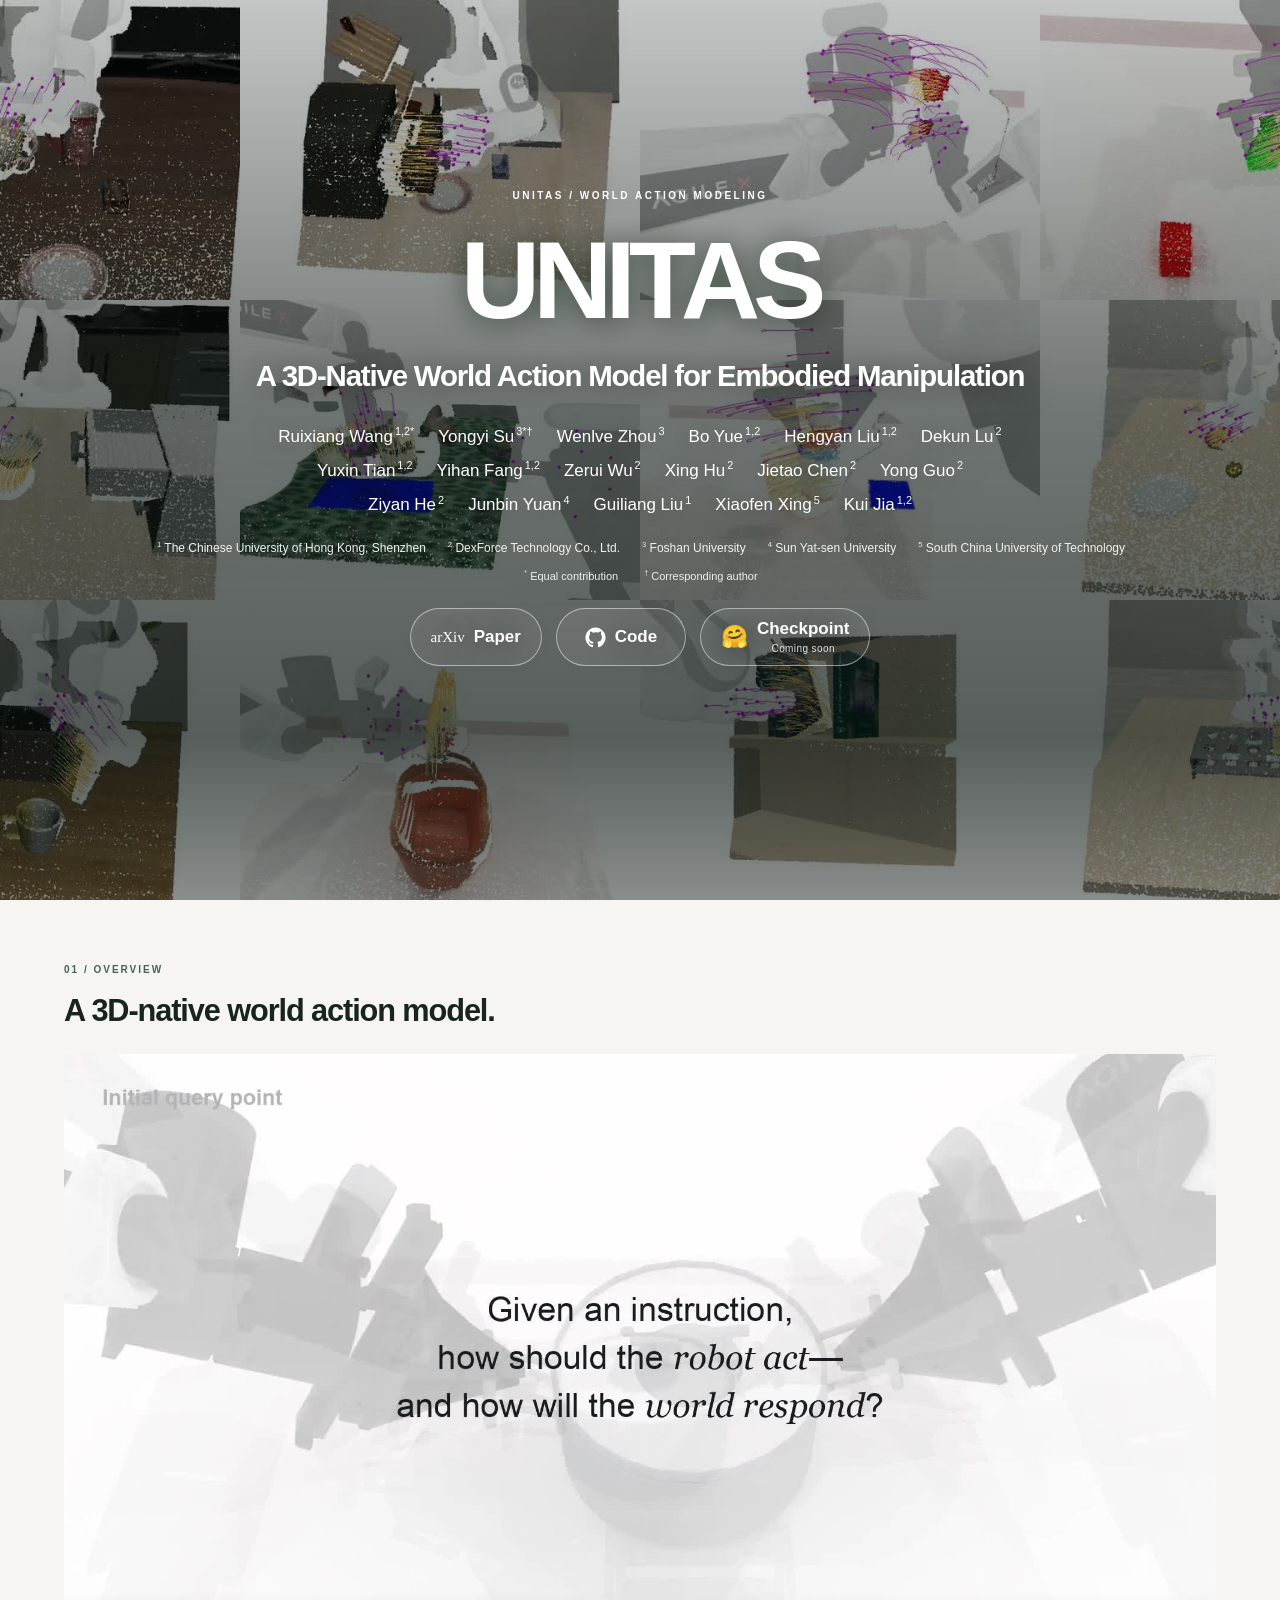
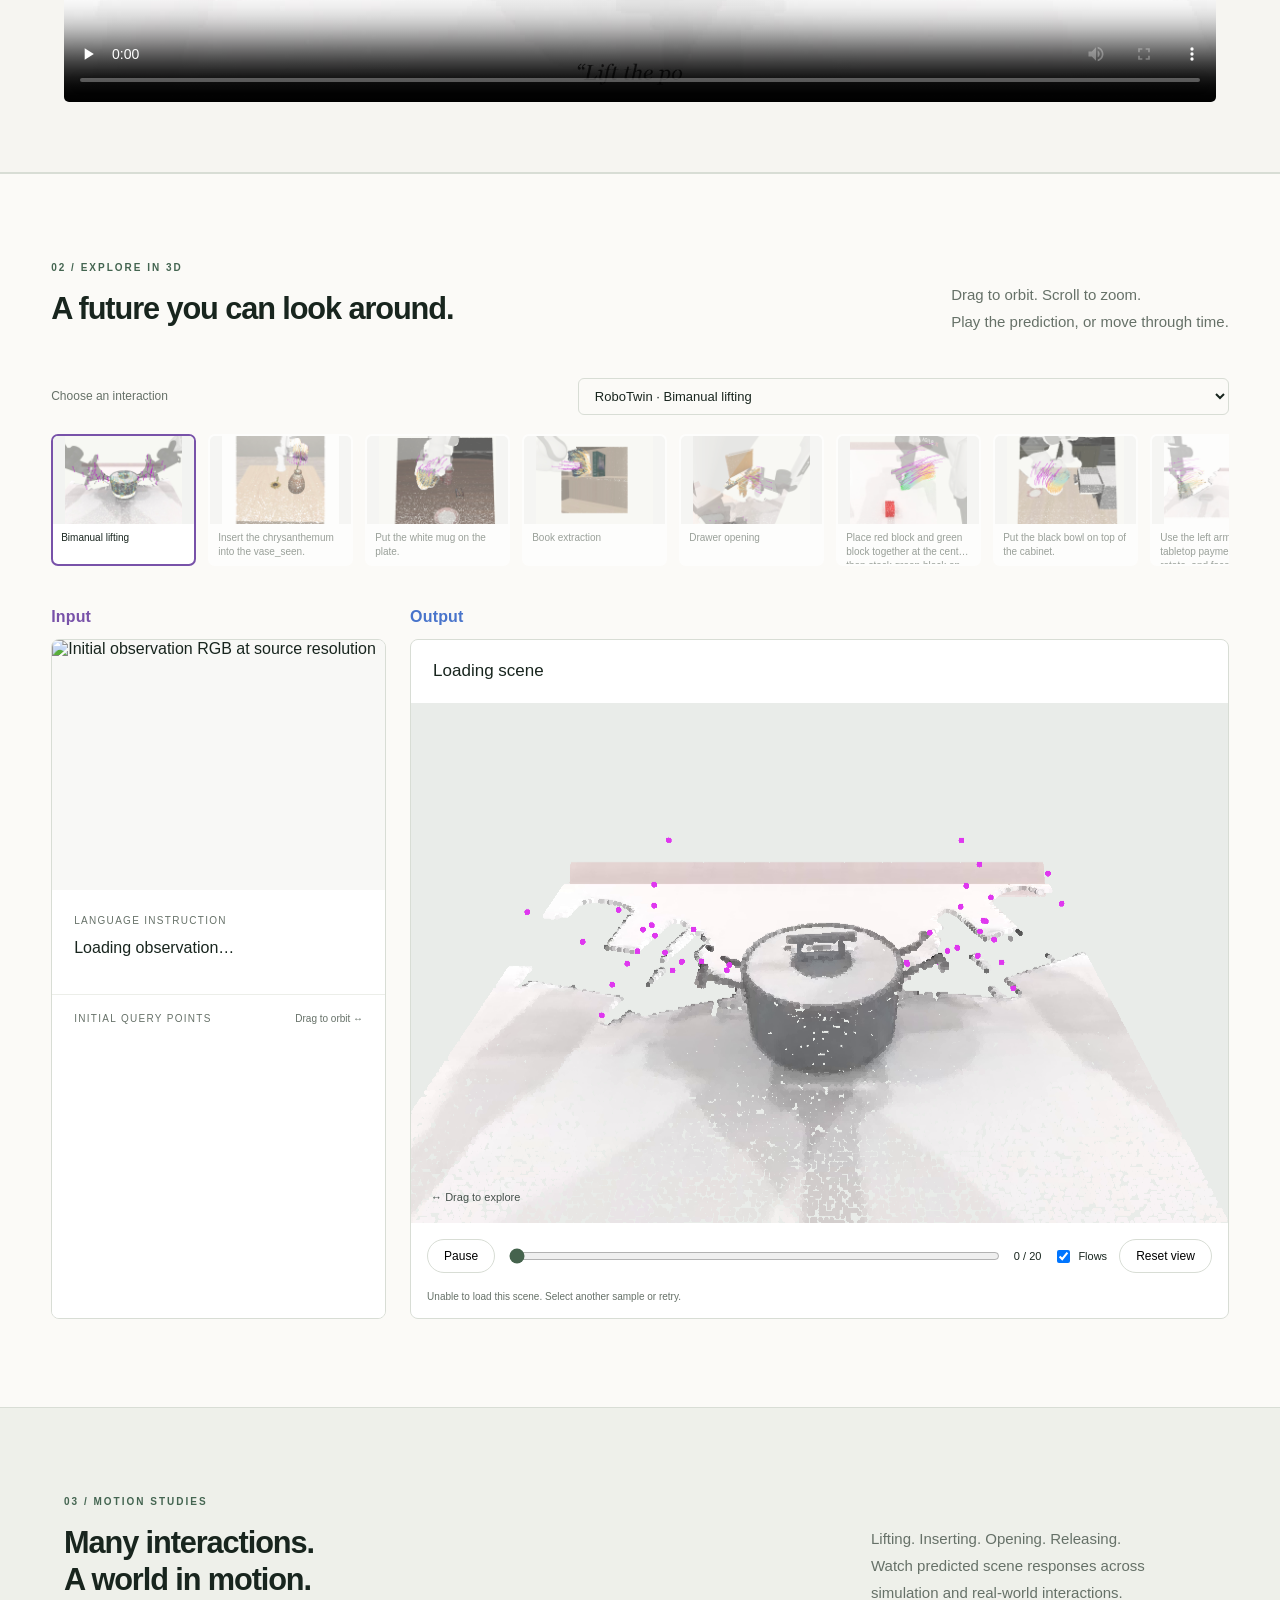
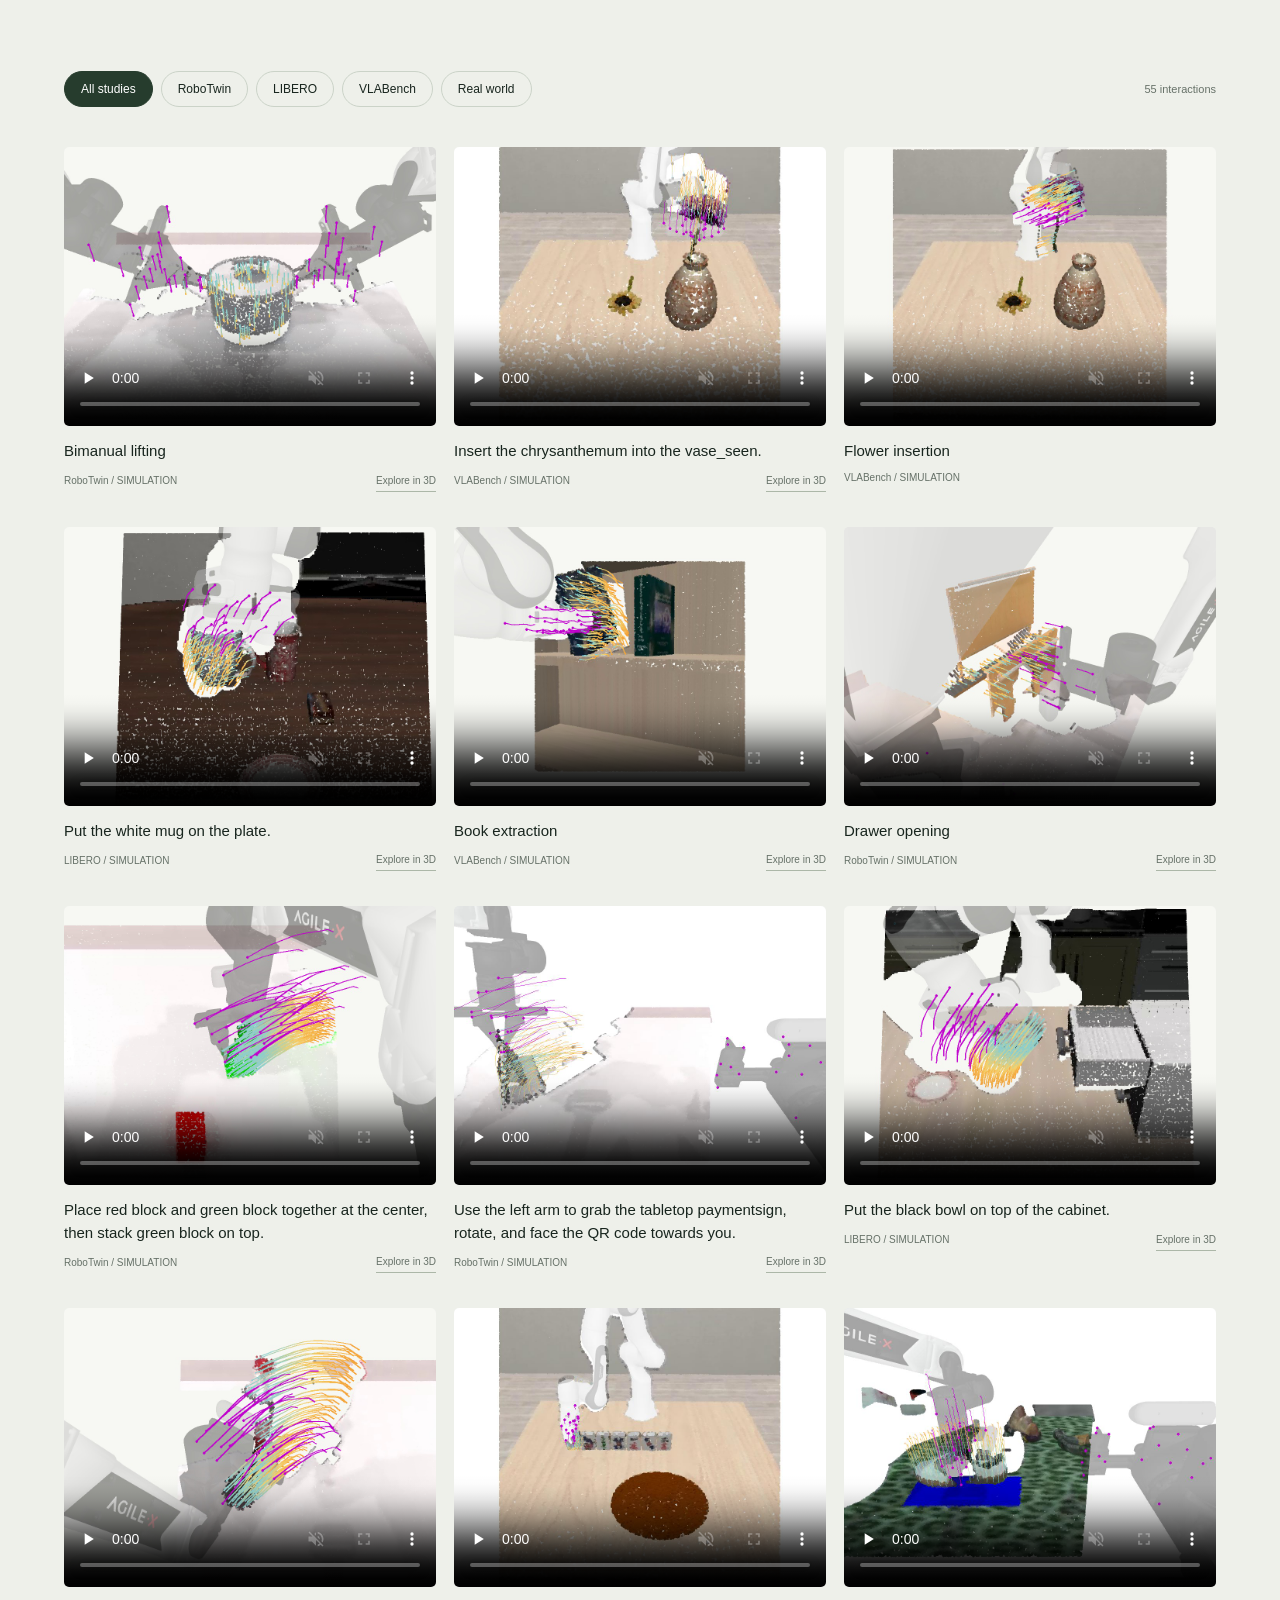
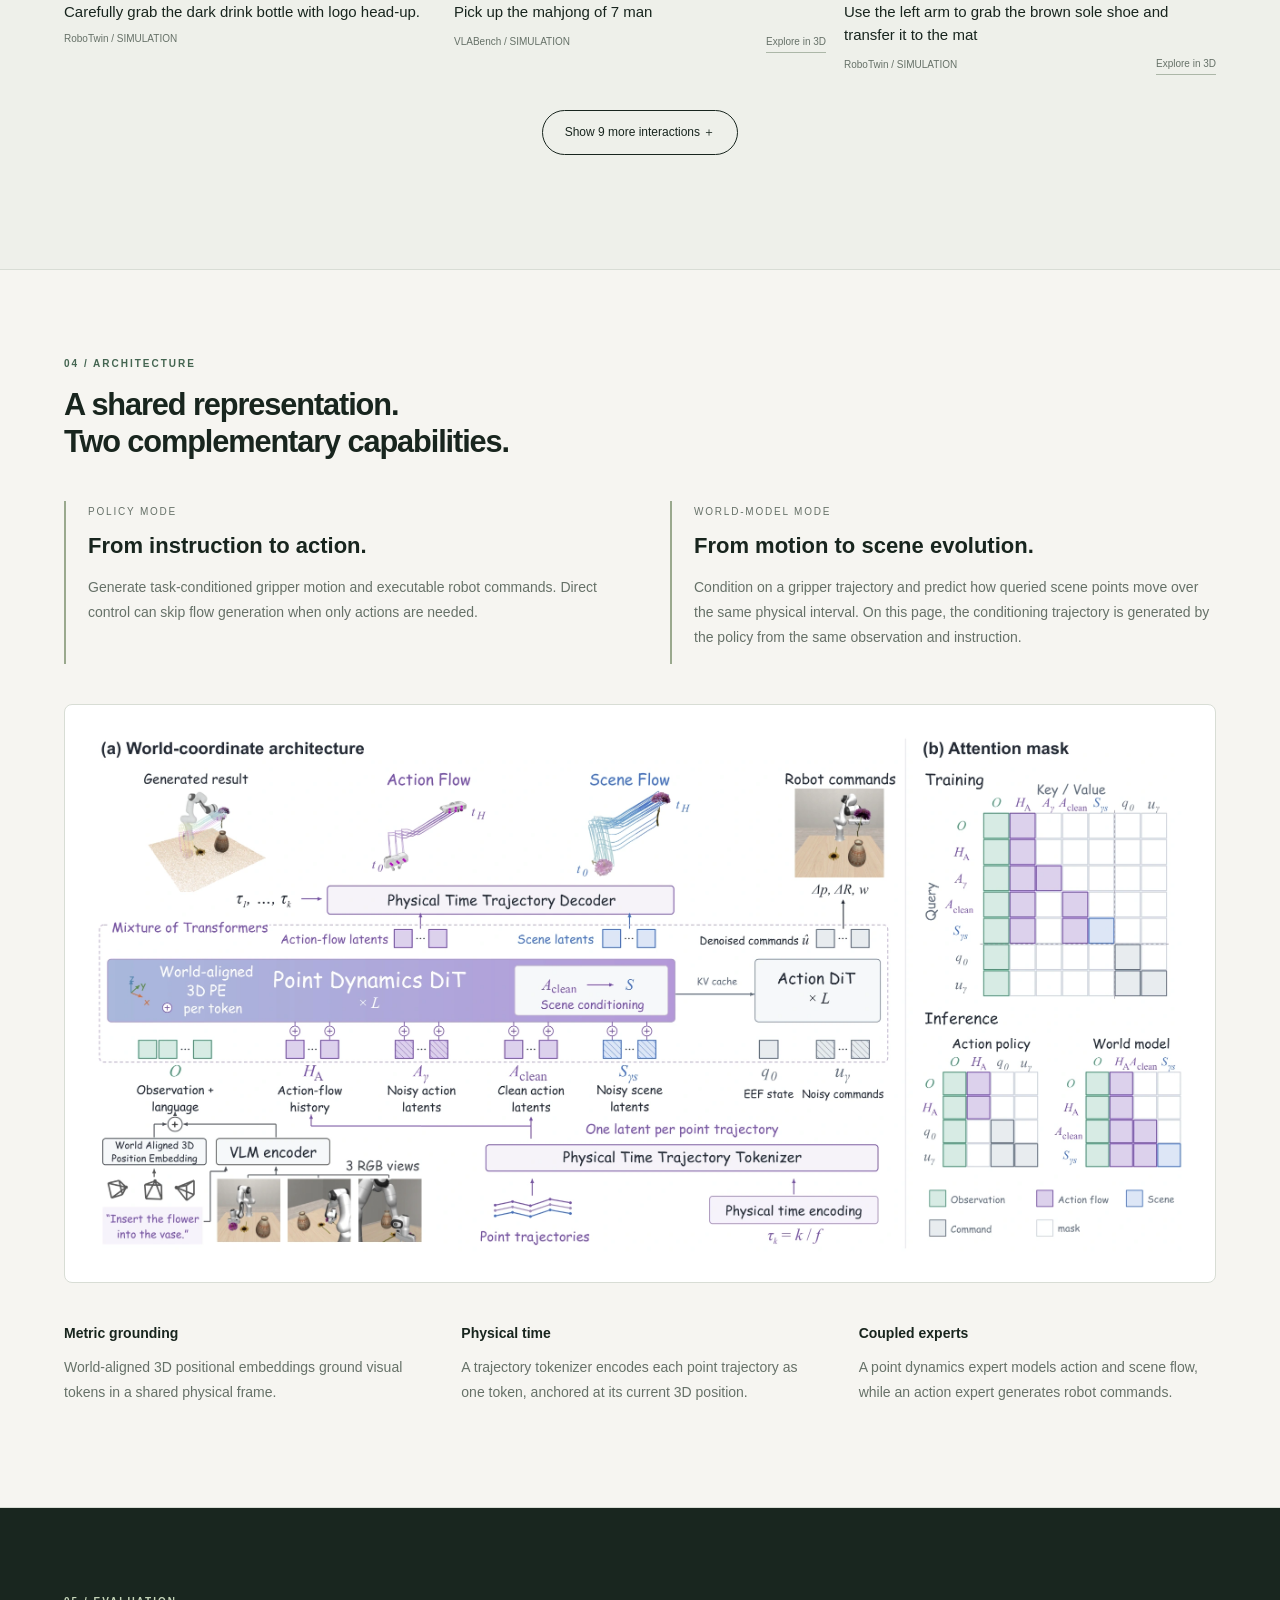
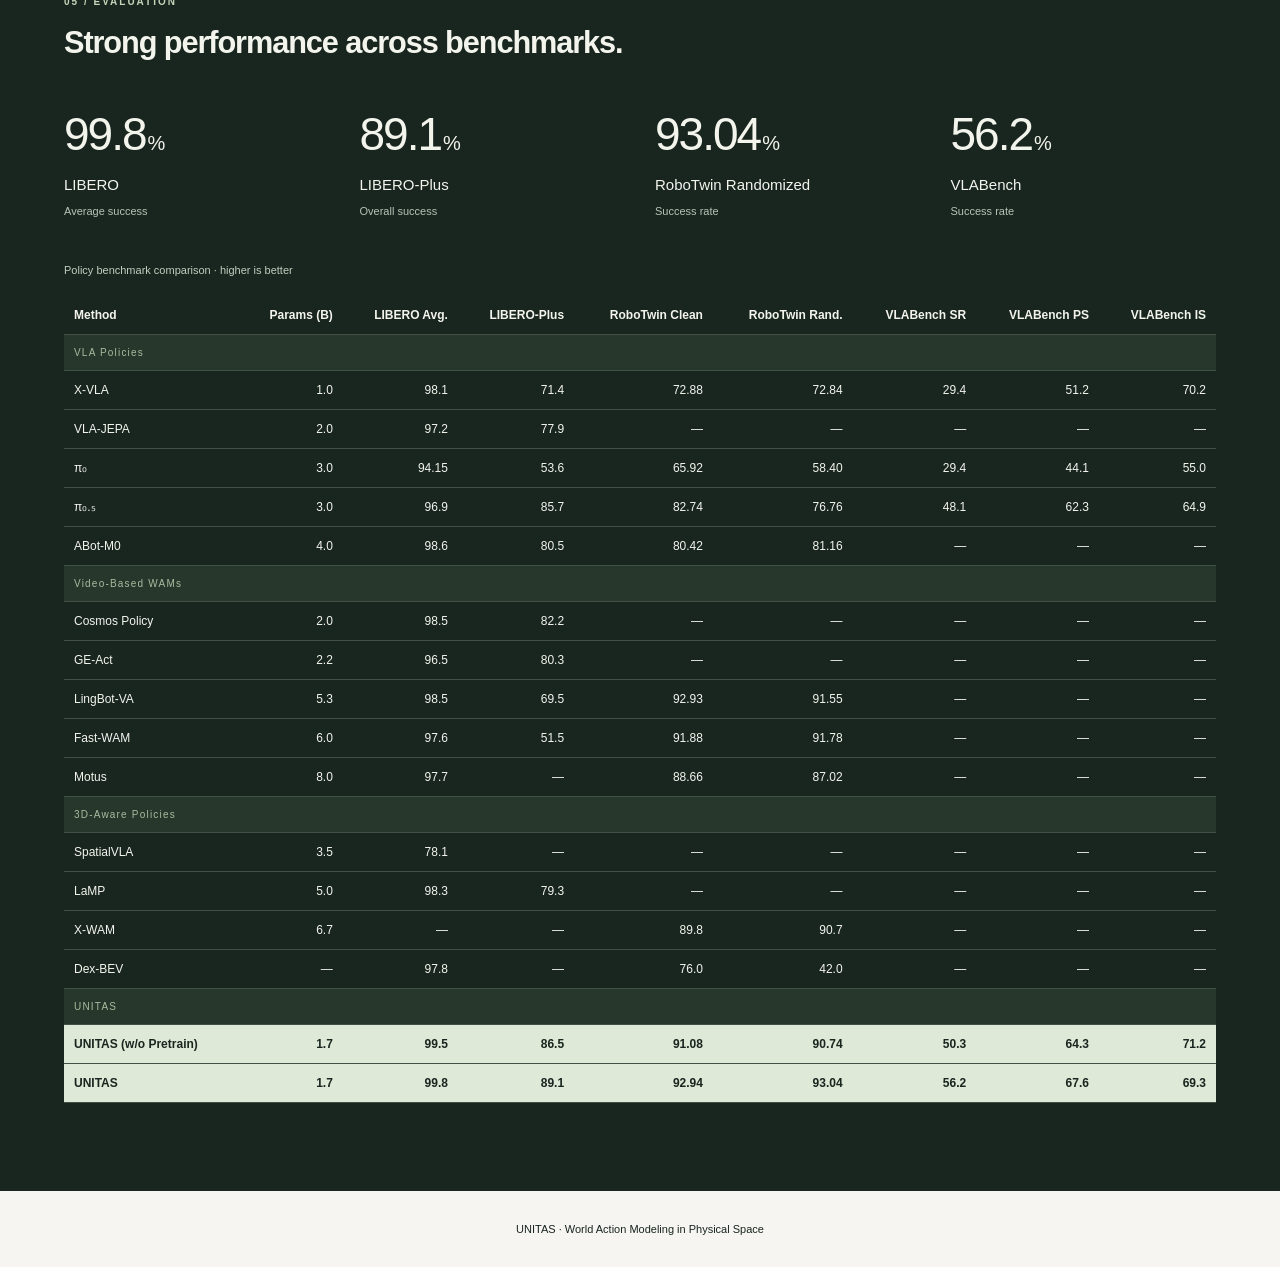
==== commit a3f83210: "Update index.html" ====
--- a/index.html
+++ b/index.html
@@ -1,7 +1,7 @@
 <!DOCTYPE html>
 
 <html lang="en"><head><meta charset="utf-8"/><meta content="width=device-width,initial-scale=1" name="viewport"/><meta content="Unitas: A 3D-Native World Action Model for Embodied Manipulation. Observations, actions, and scene dynamics in one physical space." name="description"/><title>Unitas: A 3D-Native World Action Model for Embodied Manipulation</title><link href="page.css?v=smaller-sections" rel="stylesheet"/><link href="explorer-layout.css?v=smaller-sections" rel="stylesheet"/></head><body data-asset-root="assets/full-arm-292814-panda-trails" data-hero-root="assets/current-cover-20260928"><a class="skip-link" href="#interactive">Skip to interactive scenes</a><header aria-hidden="true" class="nav" inert=""><a class="wordmark" href="#cover">UNITAS</a><nav aria-label="Main navigation"><a href="#interactive">Explore in 3D</a><a href="#studies">Motion studies</a><a href="#method">Method</a><a href="#results">Results</a><a href="assets/paper-20260928/UNITAS.pdf">Paper</a></nav></header><main>
-<section class="cinema-intro" id="cover"><div class="cinema-sticky"><div class="video-wall"><video aria-label="Twelve scene predictions from checkpoint 292814" autoplay="" id="hero-mosaic" loop="" muted="" playsinline="" poster="assets/current-cover-20260928/wall-desktop.jpg" preload="metadata" src="assets/current-cover-20260928/wall-desktop.mp4"></video></div><div aria-hidden="true" class="hero-reveal"><span style="--delay:0.12s"></span><span style="--delay:0.48s"></span><span style="--delay:0.24s"></span><span style="--delay:0.7s"></span><span style="--delay:0.55s"></span><span style="--delay:0.03s"></span><span style="--delay:0.34s"></span><span style="--delay:0.86s"></span><span style="--delay:0.38s"></span><span style="--delay:0.8s"></span><span style="--delay:0.62s"></span><span style="--delay:0.18s"></span></div><div class="cinema-shade"></div><div class="cinema-copy"><div class="eyebrow">UNITAS / WORLD ACTION MODELING</div><h1><span class="hero-name">UNITAS</span><span class="hero-paper-title">A 3D-Native World Action Model for Embodied Manipulation</span></h1><div aria-label="Authors and affiliations" class="hero-credits"><div class="hero-authors"><div class="author-row"><span class="author"><a href="https://robbinw.github.io/" rel="noopener noreferrer" target="_blank">Ruixiang Wang</a><sup>1,2,*</sup></span><span class="author"><a href="https://yysu.site/" rel="noopener noreferrer" target="_blank">Yongyi Su</a><sup>3,*</sup></span><span class="author">Wenlve Zhou<sup>3</sup></span><span class="author">Bo Yue<sup>1,2</sup></span><span class="author">Hengyan Liu<sup>1,2</sup></span><span class="author">Dekun Lu<sup>2</sup></span></div><div class="author-row"><span class="author">Yuxin Tian<sup>1,2</sup></span><span class="author">Yihan Fang<sup>1,2</sup></span><span class="author">Zerui Wu<sup>2</sup></span><span class="author">Xing Hu<sup>2</sup></span><span class="author">Jietao Chen<sup>2</sup></span><span class="author">Yong Guo<sup>2</sup></span></div><div class="author-row"><span class="author">Ziyan He<sup>2</sup></span><span class="author">Junbin Yuan<sup>4</sup></span><span class="author">Guiliang Liu<sup>1</sup></span><span class="author">Xiaofen Xing<sup>5</sup></span><span class="author">Kui Jia<sup>1,2,†</sup></span></div></div><div class="hero-affiliations"><span><sup>1</sup> The Chinese University of Hong Kong, Shenzhen</span><span><sup>2</sup> DexForce Technology Co., Ltd.</span><span><sup>3</sup> Foshan University</span><span><sup>4</sup> Sun Yat-sen University</span><span><sup>5</sup> South China University of Technology</span></div><div class="hero-contributions"><span><sup>*</sup> Equal contribution</span><span><sup>†</sup> Corresponding author</span></div></div><div class="hero-links"><a href="assets/paper-20260928/UNITAS.pdf"><span aria-hidden="true" class="resource-icon paper-icon">arXiv</span><span>Paper</span></a><a href="https://github.com/RobbinW/unitas" aria-label="Code repository" rel="noopener noreferrer" target="_blank"><svg aria-hidden="true" fill="currentColor" height="25" viewbox="0 0 24 24" width="25"><path d="M12 .7a11.5 11.5 0 0 0-3.64 22.41c.58.1.79-.25.79-.55v-2.23c-3.22.7-3.9-1.37-3.9-1.37-.52-1.34-1.29-1.7-1.29-1.7-1.05-.72.08-.71.08-.71 1.16.08 1.78 1.2 1.78 1.2 1.03 1.77 2.71 1.26 3.37.96.1-.75.4-1.26.73-1.55-2.57-.29-5.27-1.28-5.27-5.69 0-1.26.45-2.3 1.19-3.11-.12-.29-.51-1.47.11-3.06 0 0 .97-.31 3.16 1.19A11 11 0 0 1 12 6.1c.98 0 1.96.13 2.88.39 2.2-1.5 3.16-1.19 3.16-1.19.62 1.59.23 2.77.11 3.06.74.81 1.19 1.85 1.19 3.11 0 4.42-2.71 5.4-5.29 5.68.42.36.79 1.06.79 2.14v3.27c0 .31.21.66.8.55A11.5 11.5 0 0 0 12 .7Z"></path></svg><span>Code</span></a><span aria-disabled="true" aria-label="Checkpoint, coming soon" class="resource-pending" role="link"><span aria-hidden="true" class="resource-icon">🤗</span><span>Checkpoint <small>Coming soon</small></span></span></div></div></div></section>
+<section class="cinema-intro" id="cover"><div class="cinema-sticky"><div class="video-wall"><video aria-label="Twelve scene predictions from checkpoint 292814" autoplay="" id="hero-mosaic" loop="" muted="" playsinline="" poster="assets/current-cover-20260928/wall-desktop.jpg" preload="metadata" src="assets/current-cover-20260928/wall-desktop.mp4"></video></div><div aria-hidden="true" class="hero-reveal"><span style="--delay:0.12s"></span><span style="--delay:0.48s"></span><span style="--delay:0.24s"></span><span style="--delay:0.7s"></span><span style="--delay:0.55s"></span><span style="--delay:0.03s"></span><span style="--delay:0.34s"></span><span style="--delay:0.86s"></span><span style="--delay:0.38s"></span><span style="--delay:0.8s"></span><span style="--delay:0.62s"></span><span style="--delay:0.18s"></span></div><div class="cinema-shade"></div><div class="cinema-copy"><div class="eyebrow">UNITAS / WORLD ACTION MODELING</div><h1><span class="hero-name">UNITAS</span><span class="hero-paper-title">A 3D-Native World Action Model for Embodied Manipulation</span></h1><div aria-label="Authors and affiliations" class="hero-credits"><div class="hero-authors"><div class="author-row"><span class="author"><a href="https://robbinw.github.io/" rel="noopener noreferrer" target="_blank">Ruixiang Wang</a><sup>1,2*</sup></span><span class="author"><a href="https://yysu.site/" rel="noopener noreferrer" target="_blank">Yongyi Su</a><sup>3*†</sup></span><span class="author">Wenlve Zhou<sup>3</sup></span><span class="author">Bo Yue<sup>1,2</sup></span><span class="author">Hengyan Liu<sup>1,2</sup></span><span class="author">Dekun Lu<sup>2</sup></span></div><div class="author-row"><span class="author">Yuxin Tian<sup>1,2</sup></span><span class="author">Yihan Fang<sup>1,2</sup></span><span class="author">Zerui Wu<sup>2</sup></span><span class="author">Xing Hu<sup>2</sup></span><span class="author">Jietao Chen<sup>2</sup></span><span class="author">Yong Guo<sup>2</sup></span></div><div class="author-row"><span class="author">Ziyan He<sup>2</sup></span><span class="author">Junbin Yuan<sup>4</sup></span><span class="author">Guiliang Liu<sup>1</sup></span><span class="author">Xiaofen Xing<sup>5</sup></span><span class="author">Kui Jia<sup>1,2</sup></span></div></div><div class="hero-affiliations"><span><sup>1</sup> The Chinese University of Hong Kong, Shenzhen</span><span><sup>2</sup> DexForce Technology Co., Ltd.</span><span><sup>3</sup> Foshan University</span><span><sup>4</sup> Sun Yat-sen University</span><span><sup>5</sup> South China University of Technology</span></div><div class="hero-contributions"><span><sup>*</sup> Equal contribution</span><span><sup>†</sup> Corresponding author</span></div></div><div class="hero-links"><a href="https://arxiv.org/abs/2610.12099" target="_blank"><span aria-hidden="true" class="resource-icon paper-icon">arXiv</span><span>Paper</span></a><a href="https://github.com/DexForce/UNITAS" aria-label="Code repository" rel="noopener noreferrer" target="_blank"><svg aria-hidden="true" fill="currentColor" height="25" viewbox="0 0 24 24" width="25"><path d="M12 .7a11.5 11.5 0 0 0-3.64 22.41c.58.1.79-.25.79-.55v-2.23c-3.22.7-3.9-1.37-3.9-1.37-.52-1.34-1.29-1.7-1.29-1.7-1.05-.72.08-.71.08-.71 1.16.08 1.78 1.2 1.78 1.2 1.03 1.77 2.71 1.26 3.37.96.1-.75.4-1.26.73-1.55-2.57-.29-5.27-1.28-5.27-5.69 0-1.26.45-2.3 1.19-3.11-.12-.29-.51-1.47.11-3.06 0 0 .97-.31 3.16 1.19A11 11 0 0 1 12 6.1c.98 0 1.96.13 2.88.39 2.2-1.5 3.16-1.19 3.16-1.19.62 1.59.23 2.77.11 3.06.74.81 1.19 1.85 1.19 3.11 0 4.42-2.71 5.4-5.29 5.68.42.36.79 1.06.79 2.14v3.27c0 .31.21.66.8.55A11.5 11.5 0 0 0 12 .7Z"></path></svg><span>Code</span></a><span aria-disabled="true" aria-label="Checkpoint, coming soon" class="resource-pending" role="link"><span aria-hidden="true" class="resource-icon">🤗</span><span>Checkpoint <small>Coming soon</small></span></span></div></div></div></section>
 <section class="opening film-introduction" id="film"><div class="film-heading"><div class="section-label">01 / OVERVIEW</div><h2>A 3D-native world action model.</h2></div><video aria-label="UNITAS research film" class="research-film" controls="" playsinline="" poster="assets/current-film-20260928/poster.jpg" preload="none"><source src="assets/current-film-20260928/UNITAS_white.mp4" type="video/mp4"/><track kind="subtitles" label="English" src="assets/current-film-20260928/captions.vtt" srclang="en"/></video></section>
 <section class="section interactive" id="interactive"><div class="section-head"><div><div class="section-label">02 / EXPLORE IN 3D</div><h2>A future you can look around.</h2></div><p>Drag to orbit. Scroll to zoom.<br/>Play the prediction, or move through time.</p></div><div class="explorer-select"><label for="motion-select">Choose an interaction</label><select id="motion-select"></select></div><div aria-label="Choose a 3D scene" class="sample-tabs" id="motion-samples" role="group"></div><div class="explorer-columns"><div class="explorer-column input-column"><h3 class="io-label">Input</h3><div class="input-panel"><a class="input-rgb-link" id="input-rgb-original" rel="noopener" target="_blank"><img alt="Initial observation RGB at source resolution" id="motion-rgb"/></a><div class="input-language"><span>Language instruction</span><p id="input-language">Choose an interaction above.</p></div><div class="input-query-heading">Initial query points <small>Drag to orbit ↔</small></div><div aria-label="Initial query point cloud and calibrated observation camera" id="input-query-stage"></div></div></div><div class="explorer-column output-column"><h3 class="io-label output-label">Output</h3><div class="motion-shell"><div class="motion-top"><h3 id="motion-title">Loading scene</h3><select aria-label="Trajectory source" hidden="" id="motion-mode"><option value="pred">Model prediction</option><option value="gt">Ground truth</option></select></div><div id="motion-stage"><span class="drag-hint">↔ Drag to explore</span></div><div class="motion-controls"><button id="motion-play">Pause</button><input aria-label="Prediction time" id="motion-time" max="1000" min="0" type="range" value="0"/><output id="motion-frame">0 / 20</output><label><input checked="" id="motion-trails" type="checkbox"/> Flows</label><button id="motion-reset">Reset view</button></div><p id="motion-status" role="status">Loading 3D trajectories…</p></div></div></div></section><section class="section motion-films" id="studies"><div class="section-head"><div><div class="section-label">03 / MOTION STUDIES</div><h2>Many interactions.<br/>A world in motion.</h2></div><p>Lifting. Inserting. Opening. Releasing.<br/>Watch predicted scene responses across simulation and real-world interactions.</p></div><div class="gallery-toolbar"><div aria-label="Filter scene predictions" class="sample-tabs" id="study-filters" role="group"><button aria-pressed="true" data-filter="all">All studies</button><button aria-pressed="false" data-filter="RoboTwin">RoboTwin</button><button aria-pressed="false" data-filter="LIBERO">LIBERO</button><button aria-pressed="false" data-filter="VLABench">VLABench</button><button aria-pressed="false" data-filter="real">Real world</button></div><span aria-live="polite" id="study-count"></span></div><div class="film-grid" id="study-grid"></div><button class="button more" id="study-more">More interactions ＋</button></section>
 <section class="section method" id="method"><div class="section-label">04 / ARCHITECTURE</div><h2>A shared representation.<br/><em>Two complementary capabilities.</em></h2><div class="capabilities"><article><span>POLICY MODE</span><h3>From instruction to action.</h3><p>Generate task-conditioned gripper motion and executable robot commands. Direct control can skip flow generation when only actions are needed.</p></article><article><span>WORLD-MODEL MODE</span><h3>From motion to scene evolution.</h3><p>Condition on a gripper trajectory and predict how queried scene points move over the same physical interval. On this page, the conditioning trajectory is generated by the policy from the same observation and instruction.</p></article></div><a class="diagram" href="assets/paper-20260928/architecture.pdf" rel="noopener" target="_blank" title="Figure 2 — open full-resolution architecture"><img alt="UNITAS architecture with shared observation grounding and coupled motion and action branches" height="1138" loading="lazy" src="assets/paper-20260928/architecture.webp" width="2400"/></a><div class="method-details"><p><strong>Metric grounding</strong>World-aligned 3D positional embeddings ground visual tokens in a shared physical frame.</p><p><strong>Physical time</strong>A trajectory tokenizer encodes each point trajectory as one token, anchored at its current 3D position.</p><p><strong>Coupled experts</strong>A point dynamics expert models action and scene flow, while an action expert generates robot commands.</p></div></section><section class="section results" id="results"><div class="section-label">05 / EVALUATION</div><h2>Strong performance across benchmarks.</h2><div class="metrics"><div><strong>99.8<span>%</span></strong><p>LIBERO</p><small>Average success</small></div><div><strong>89.1<span>%</span></strong><p>LIBERO-Plus</p><small>Overall success</small></div><div><strong>93.04<span>%</span></strong><p>RoboTwin Randomized</p><small>Success rate</small></div><div><strong>56.2<span>%</span></strong><p>VLABench</p><small>Success rate</small></div></div><div aria-label="Policy benchmark comparison, scroll horizontally for all columns" class="table-scroll" tabindex="0"><table id="benchmark-table"><caption>Policy benchmark comparison · higher is better</caption><thead><tr><th>Method</th><th>Params (B)</th><th>LIBERO Avg.</th><th>LIBERO-Plus</th><th>RoboTwin Clean</th><th>RoboTwin Rand.</th><th>VLABench SR</th><th>VLABench PS</th><th>VLABench IS</th></tr></thead><tbody><tr class="group"><td colspan="9">VLA Policies</td></tr><tr class=""><td>X-VLA</td><td>1.0</td><td>98.1</td><td>71.4</td><td>72.88</td><td>72.84</td><td>29.4</td><td>51.2</td><td>70.2</td></tr><tr class=""><td>VLA-JEPA</td><td>2.0</td><td>97.2</td><td>77.9</td><td>—</td><td>—</td><td>—</td><td>—</td><td>—</td></tr><tr class=""><td>π₀</td><td>3.0</td><td>94.15</td><td>53.6</td><td>65.92</td><td>58.40</td><td>29.4</td><td>44.1</td><td>55.0</td></tr><tr class=""><td>π₀.₅</td><td>3.0</td><td>96.9</td><td>85.7</td><td>82.74</td><td>76.76</td><td>48.1</td><td>62.3</td><td>64.9</td></tr><tr class=""><td>ABot-M0</td><td>4.0</td><td>98.6</td><td>80.5</td><td>80.42</td><td>81.16</td><td>—</td><td>—</td><td>—</td></tr><tr class="group"><td colspan="9">Video-Based WAMs</td></tr><tr class=""><td>Cosmos Policy</td><td>2.0</td><td>98.5</td><td>82.2</td><td>—</td><td>—</td><td>—</td><td>—</td><td>—</td></tr><tr class=""><td>GE-Act</td><td>2.2</td><td>96.5</td><td>80.3</td><td>—</td><td>—</td><td>—</td><td>—</td><td>—</td></tr><tr class=""><td>LingBot-VA</td><td>5.3</td><td>98.5</td><td>69.5</td><td>92.93</td><td>91.55</td><td>—</td><td>—</td><td>—</td></tr><tr class=""><td>Fast-WAM</td><td>6.0</td><td>97.6</td><td>51.5</td><td>91.88</td><td>91.78</td><td>—</td><td>—</td><td>—</td></tr><tr class=""><td>Motus</td><td>8.0</td><td>97.7</td><td>—</td><td>88.66</td><td>87.02</td><td>—</td><td>—</td><td>—</td></tr><tr class="group"><td colspan="9">3D-Aware Policies</td></tr><tr class=""><td>SpatialVLA</td><td>3.5</td><td>78.1</td><td>—</td><td>—</td><td>—</td><td>—</td><td>—</td><td>—</td></tr><tr class=""><td>LaMP</td><td>5.0</td><td>98.3</td><td>79.3</td><td>—</td><td>—</td><td>—</td><td>—</td><td>—</td></tr><tr class=""><td>X-WAM</td><td>6.7</td><td>—</td><td>—</td><td>89.8</td><td>90.7</td><td>—</td><td>—</td><td>—</td></tr><tr class=""><td>Dex-BEV</td><td>—</td><td>97.8</td><td>—</td><td>76.0</td><td>42.0</td><td>—</td><td>—</td><td>—</td></tr><tr class="group"><td colspan="9">UNITAS</td></tr><tr class="ours"><td>UNITAS (w/o Pretrain)</td><td>1.7</td><td>99.5</td><td>86.5</td><td>91.08</td><td>90.74</td><td>50.3</td><td>64.3</td><td>71.2</td></tr><tr class="ours"><td>UNITAS</td><td>1.7</td><td>99.8</td><td>89.1</td><td>92.94</td><td>93.04</td><td>56.2</td><td>67.6</td><td>69.3</td></tr></tbody></table></div></section>
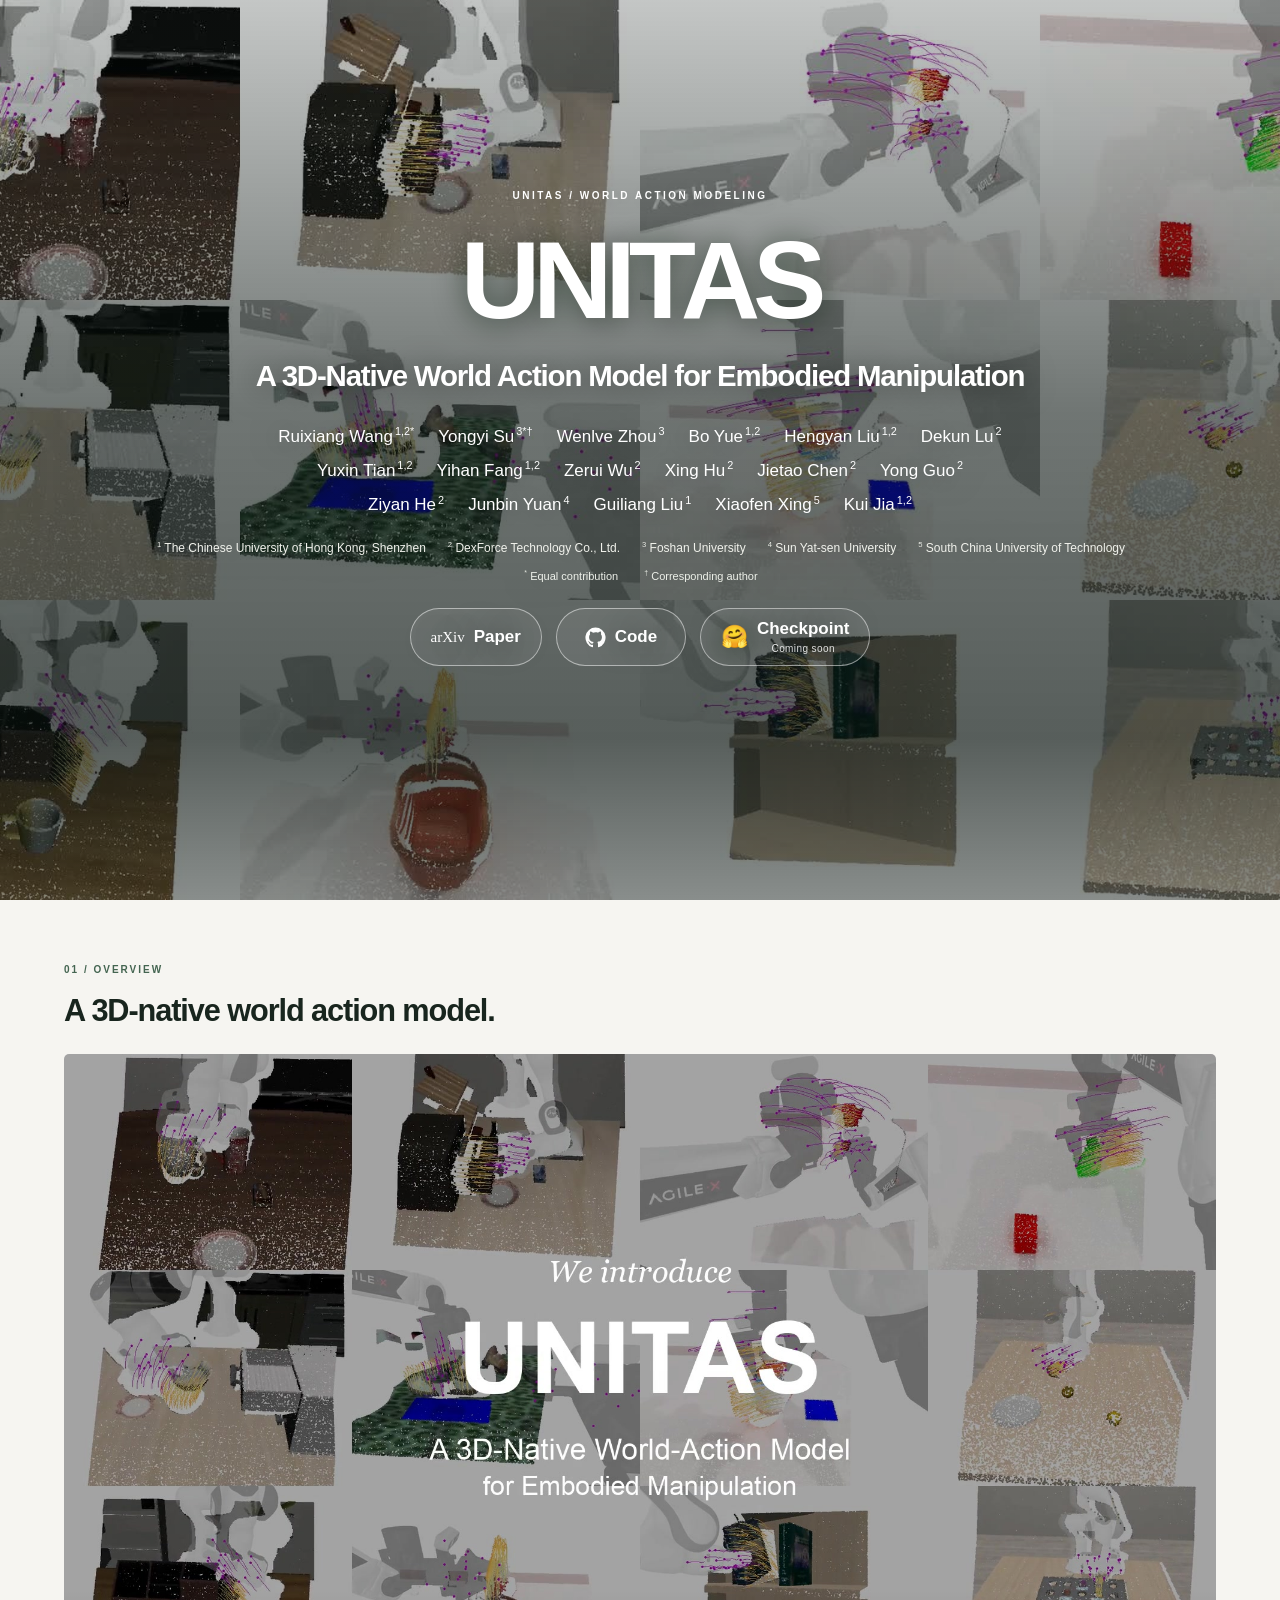
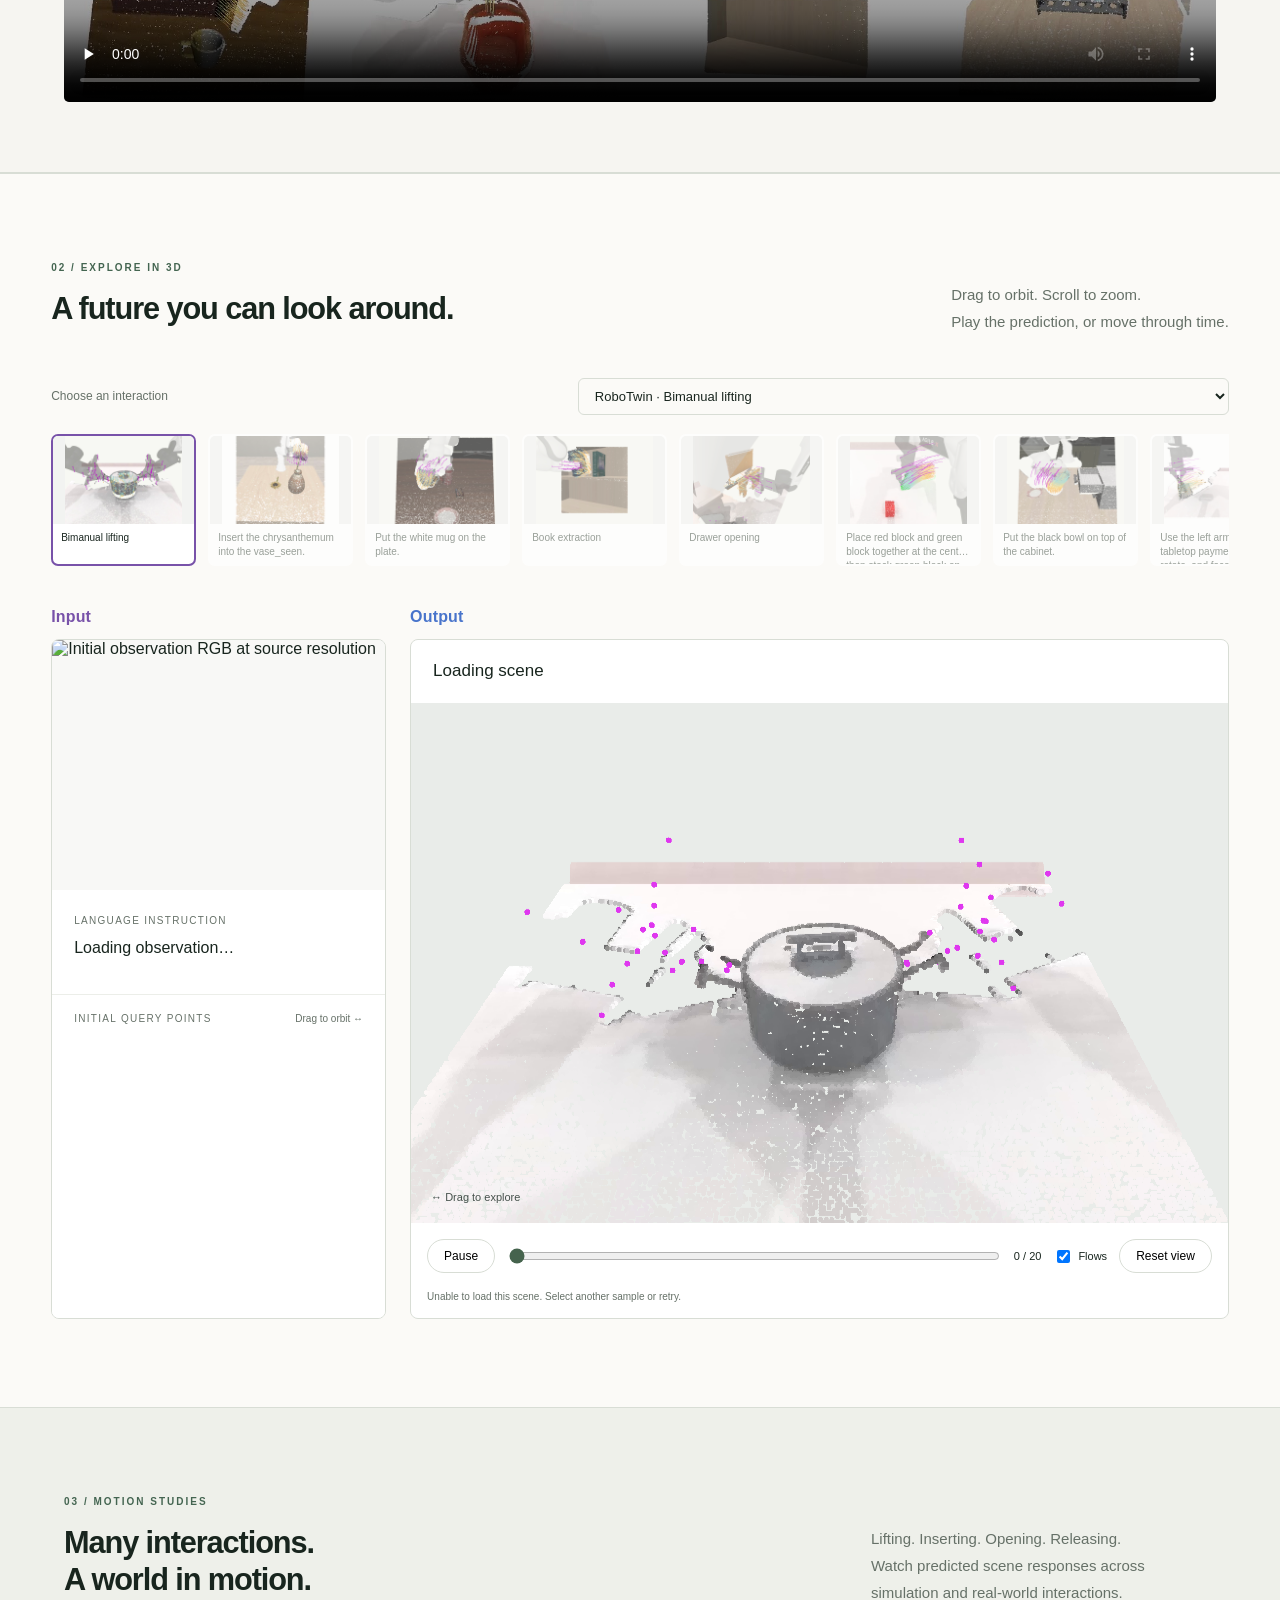
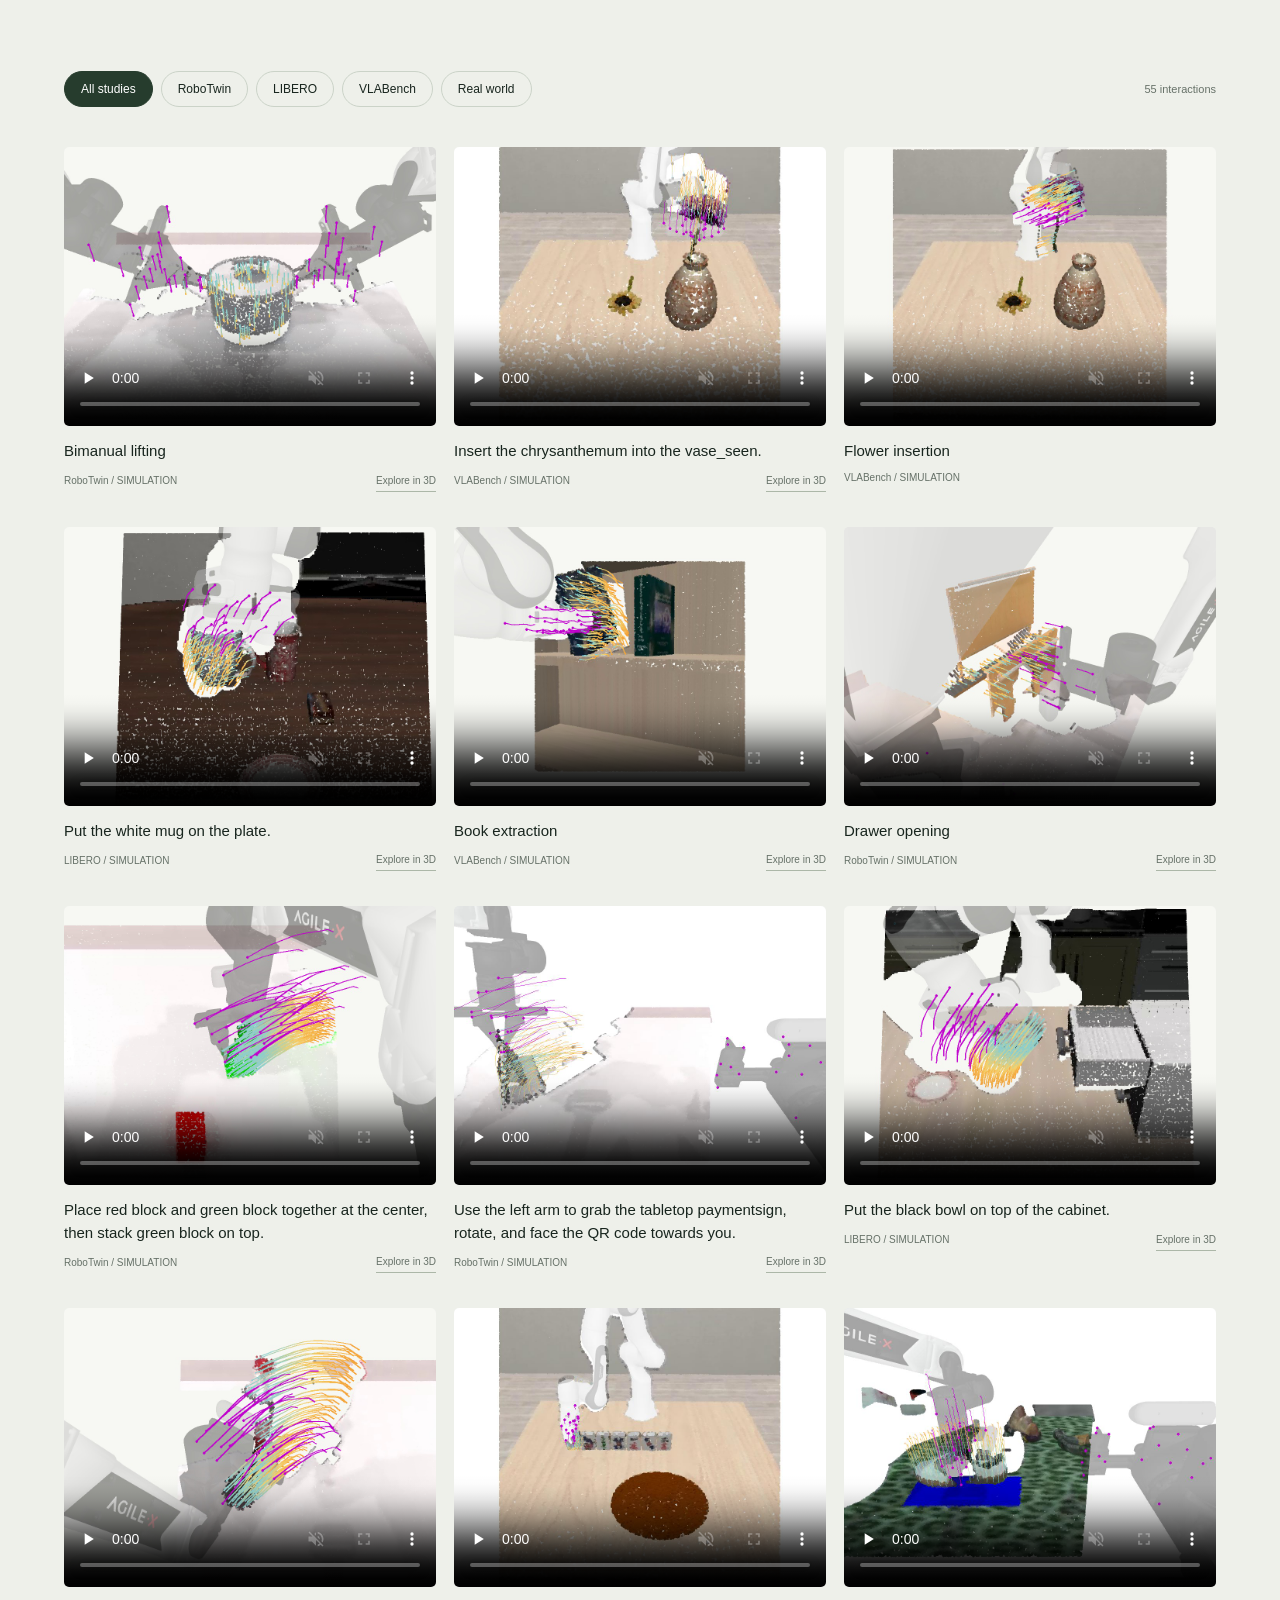
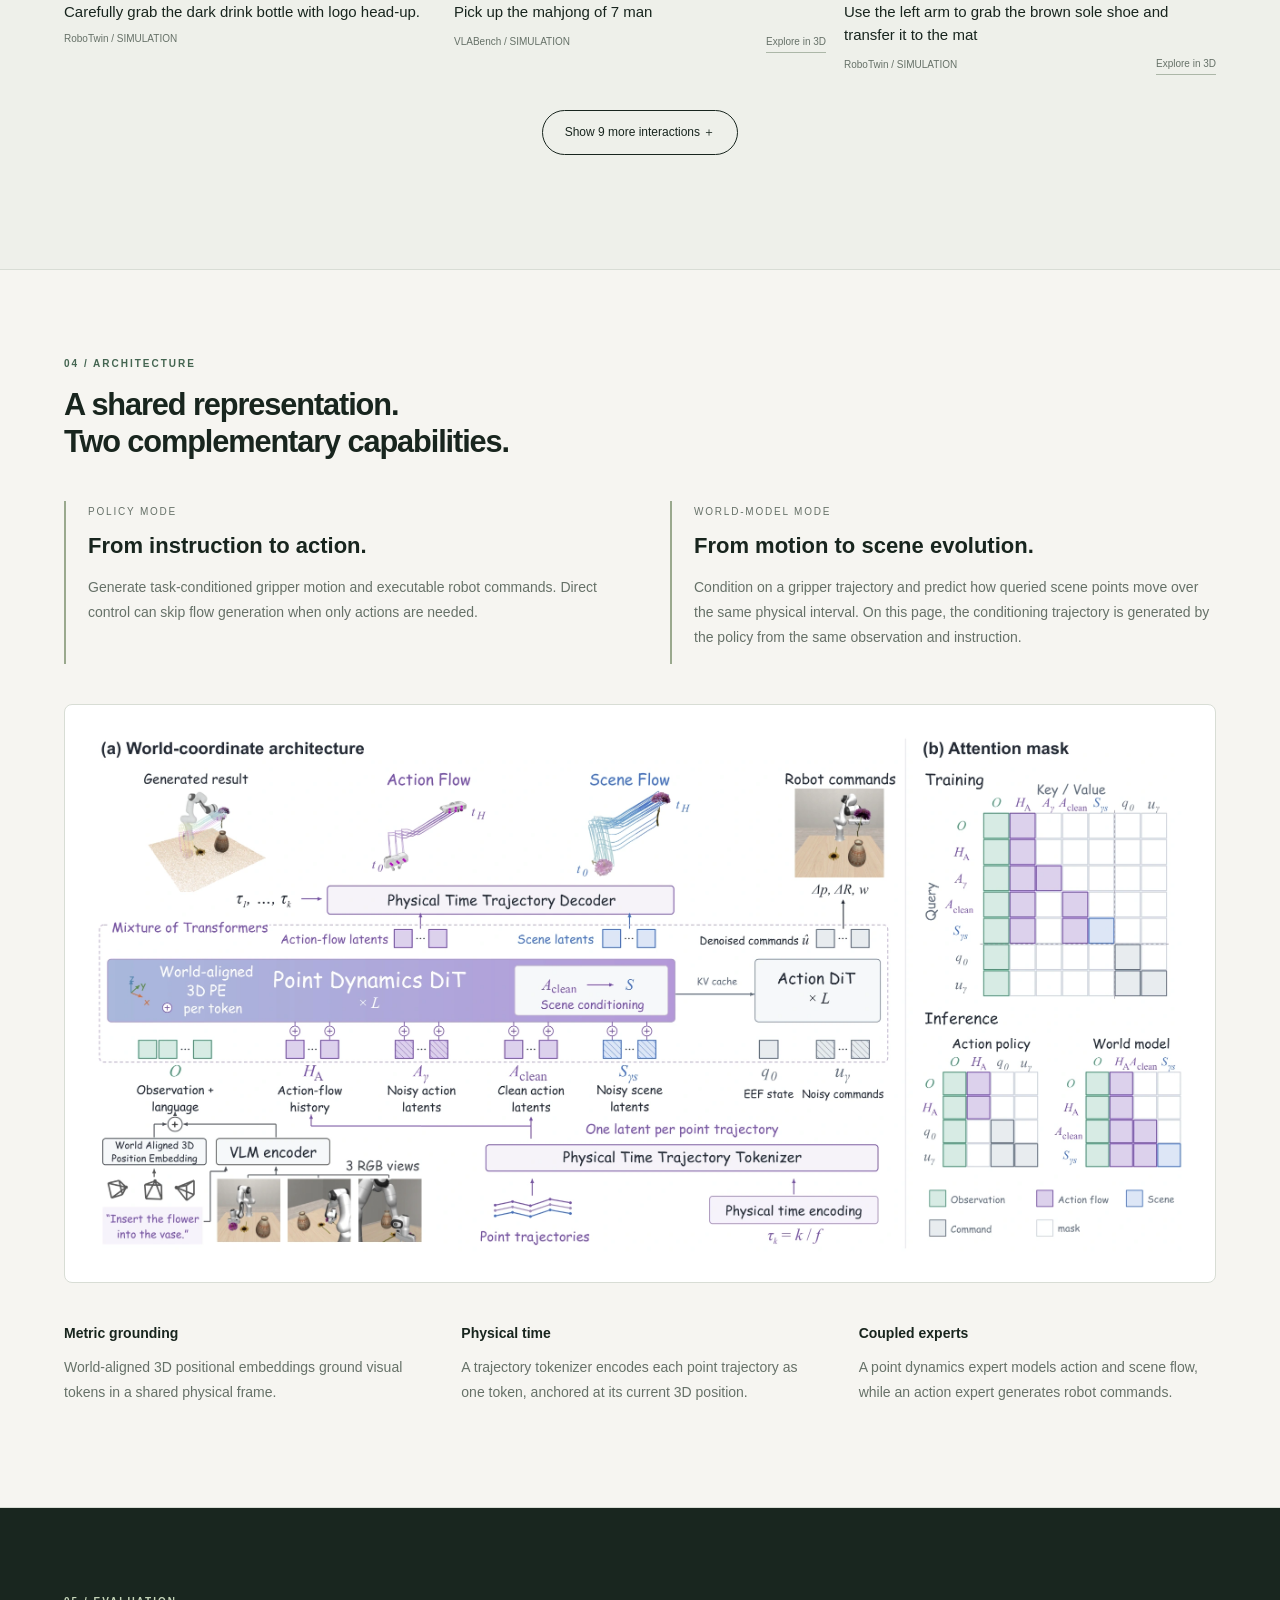
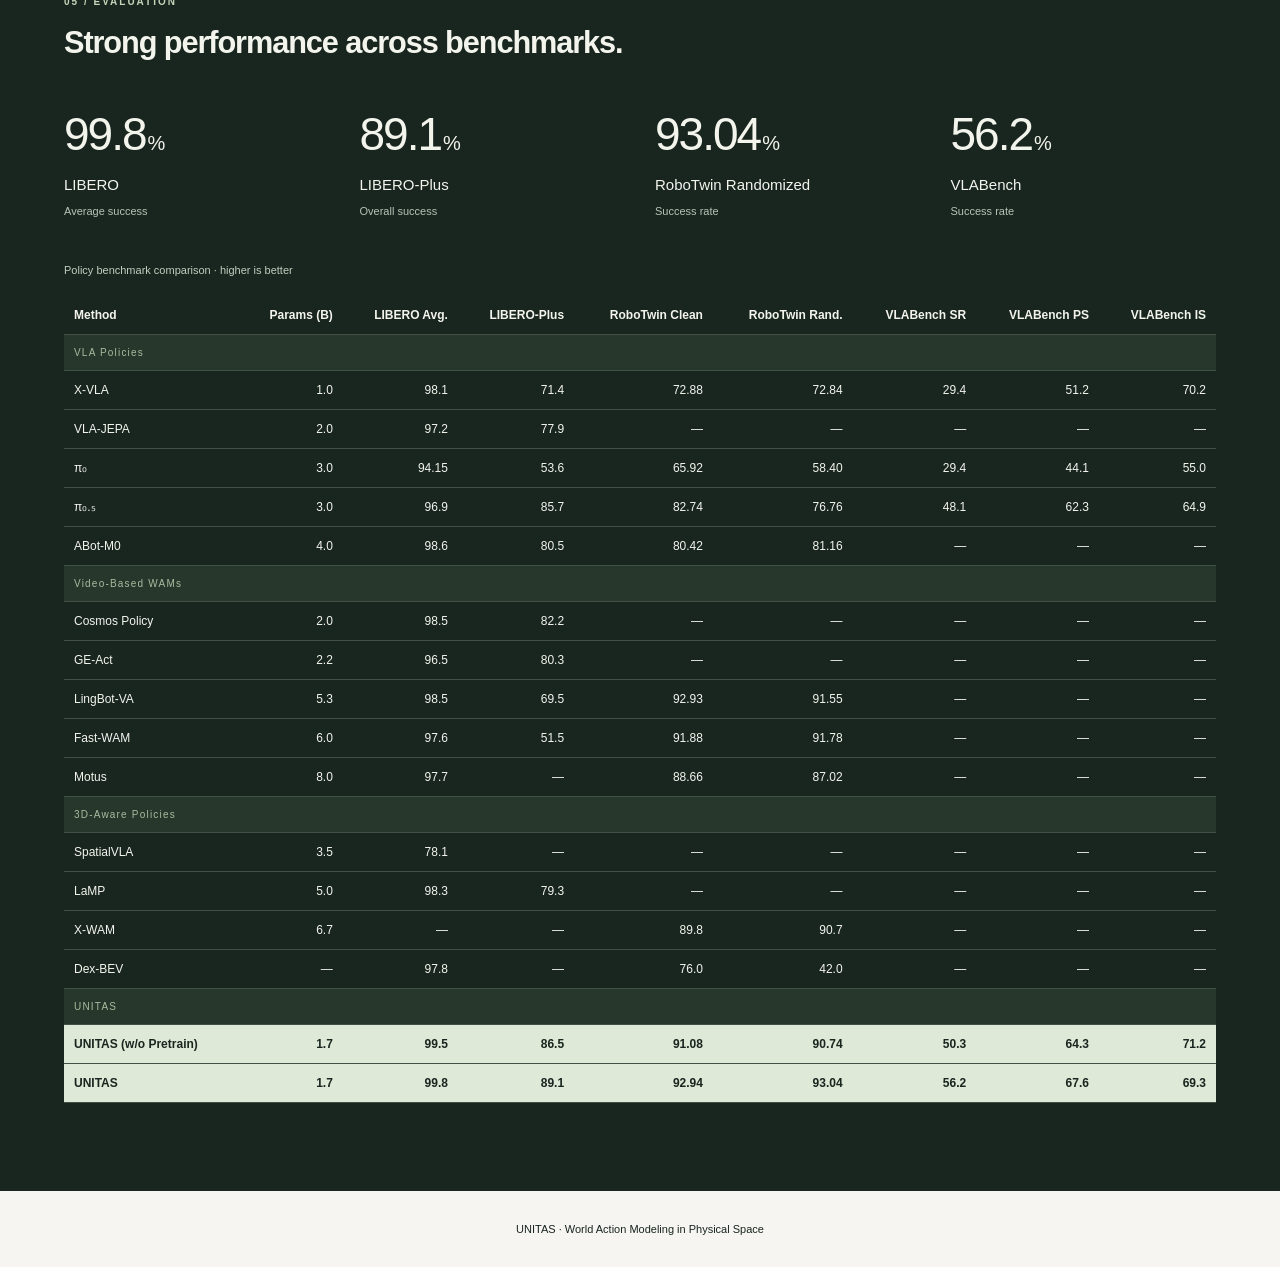
==== commit 39545aba: "Use UNITAS introduction frame as film poster" ====
--- a/index.html
+++ b/index.html
@@ -2,7 +2,7 @@
 
 <html lang="en"><head><meta charset="utf-8"/><meta content="width=device-width,initial-scale=1" name="viewport"/><meta content="Unitas: A 3D-Native World Action Model for Embodied Manipulation. Observations, actions, and scene dynamics in one physical space." name="description"/><title>Unitas: A 3D-Native World Action Model for Embodied Manipulation</title><link href="page.css?v=smaller-sections" rel="stylesheet"/><link href="explorer-layout.css?v=smaller-sections" rel="stylesheet"/></head><body data-asset-root="assets/full-arm-292814-panda-trails" data-hero-root="assets/current-cover-20260928"><a class="skip-link" href="#interactive">Skip to interactive scenes</a><header aria-hidden="true" class="nav" inert=""><a class="wordmark" href="#cover">UNITAS</a><nav aria-label="Main navigation"><a href="#interactive">Explore in 3D</a><a href="#studies">Motion studies</a><a href="#method">Method</a><a href="#results">Results</a><a href="assets/paper-20260928/UNITAS.pdf">Paper</a></nav></header><main>
 <section class="cinema-intro" id="cover"><div class="cinema-sticky"><div class="video-wall"><video aria-label="Twelve scene predictions from checkpoint 292814" autoplay="" id="hero-mosaic" loop="" muted="" playsinline="" poster="assets/current-cover-20260928/wall-desktop.jpg" preload="metadata" src="assets/current-cover-20260928/wall-desktop.mp4"></video></div><div aria-hidden="true" class="hero-reveal"><span style="--delay:0.12s"></span><span style="--delay:0.48s"></span><span style="--delay:0.24s"></span><span style="--delay:0.7s"></span><span style="--delay:0.55s"></span><span style="--delay:0.03s"></span><span style="--delay:0.34s"></span><span style="--delay:0.86s"></span><span style="--delay:0.38s"></span><span style="--delay:0.8s"></span><span style="--delay:0.62s"></span><span style="--delay:0.18s"></span></div><div class="cinema-shade"></div><div class="cinema-copy"><div class="eyebrow">UNITAS / WORLD ACTION MODELING</div><h1><span class="hero-name">UNITAS</span><span class="hero-paper-title">A 3D-Native World Action Model for Embodied Manipulation</span></h1><div aria-label="Authors and affiliations" class="hero-credits"><div class="hero-authors"><div class="author-row"><span class="author"><a href="https://robbinw.github.io/" rel="noopener noreferrer" target="_blank">Ruixiang Wang</a><sup>1,2*</sup></span><span class="author"><a href="https://yysu.site/" rel="noopener noreferrer" target="_blank">Yongyi Su</a><sup>3*†</sup></span><span class="author">Wenlve Zhou<sup>3</sup></span><span class="author">Bo Yue<sup>1,2</sup></span><span class="author">Hengyan Liu<sup>1,2</sup></span><span class="author">Dekun Lu<sup>2</sup></span></div><div class="author-row"><span class="author">Yuxin Tian<sup>1,2</sup></span><span class="author">Yihan Fang<sup>1,2</sup></span><span class="author">Zerui Wu<sup>2</sup></span><span class="author">Xing Hu<sup>2</sup></span><span class="author">Jietao Chen<sup>2</sup></span><span class="author">Yong Guo<sup>2</sup></span></div><div class="author-row"><span class="author">Ziyan He<sup>2</sup></span><span class="author">Junbin Yuan<sup>4</sup></span><span class="author">Guiliang Liu<sup>1</sup></span><span class="author">Xiaofen Xing<sup>5</sup></span><span class="author">Kui Jia<sup>1,2</sup></span></div></div><div class="hero-affiliations"><span><sup>1</sup> The Chinese University of Hong Kong, Shenzhen</span><span><sup>2</sup> DexForce Technology Co., Ltd.</span><span><sup>3</sup> Foshan University</span><span><sup>4</sup> Sun Yat-sen University</span><span><sup>5</sup> South China University of Technology</span></div><div class="hero-contributions"><span><sup>*</sup> Equal contribution</span><span><sup>†</sup> Corresponding author</span></div></div><div class="hero-links"><a href="https://arxiv.org/abs/2610.12099" target="_blank"><span aria-hidden="true" class="resource-icon paper-icon">arXiv</span><span>Paper</span></a><a href="https://github.com/DexForce/UNITAS" aria-label="Code repository" rel="noopener noreferrer" target="_blank"><svg aria-hidden="true" fill="currentColor" height="25" viewbox="0 0 24 24" width="25"><path d="M12 .7a11.5 11.5 0 0 0-3.64 22.41c.58.1.79-.25.79-.55v-2.23c-3.22.7-3.9-1.37-3.9-1.37-.52-1.34-1.29-1.7-1.29-1.7-1.05-.72.08-.71.08-.71 1.16.08 1.78 1.2 1.78 1.2 1.03 1.77 2.71 1.26 3.37.96.1-.75.4-1.26.73-1.55-2.57-.29-5.27-1.28-5.27-5.69 0-1.26.45-2.3 1.19-3.11-.12-.29-.51-1.47.11-3.06 0 0 .97-.31 3.16 1.19A11 11 0 0 1 12 6.1c.98 0 1.96.13 2.88.39 2.2-1.5 3.16-1.19 3.16-1.19.62 1.59.23 2.77.11 3.06.74.81 1.19 1.85 1.19 3.11 0 4.42-2.71 5.4-5.29 5.68.42.36.79 1.06.79 2.14v3.27c0 .31.21.66.8.55A11.5 11.5 0 0 0 12 .7Z"></path></svg><span>Code</span></a><span aria-disabled="true" aria-label="Checkpoint, coming soon" class="resource-pending" role="link"><span aria-hidden="true" class="resource-icon">🤗</span><span>Checkpoint <small>Coming soon</small></span></span></div></div></div></section>
-<section class="opening film-introduction" id="film"><div class="film-heading"><div class="section-label">01 / OVERVIEW</div><h2>A 3D-native world action model.</h2></div><video aria-label="UNITAS research film" class="research-film" controls="" playsinline="" poster="assets/current-film-20260928/poster.jpg" preload="none"><source src="assets/current-film-20260928/UNITAS_white.mp4" type="video/mp4"/><track kind="subtitles" label="English" src="assets/current-film-20260928/captions.vtt" srclang="en"/></video></section>
+<section class="opening film-introduction" id="film"><div class="film-heading"><div class="section-label">01 / OVERVIEW</div><h2>A 3D-native world action model.</h2></div><video aria-label="UNITAS research film" class="research-film" controls="" playsinline="" poster="assets/current-film-20260928/poster-introduce-20261012.jpg" preload="none"><source src="assets/current-film-20260928/UNITAS_white.mp4" type="video/mp4"/><track kind="subtitles" label="English" src="assets/current-film-20260928/captions.vtt" srclang="en"/></video></section>
 <section class="section interactive" id="interactive"><div class="section-head"><div><div class="section-label">02 / EXPLORE IN 3D</div><h2>A future you can look around.</h2></div><p>Drag to orbit. Scroll to zoom.<br/>Play the prediction, or move through time.</p></div><div class="explorer-select"><label for="motion-select">Choose an interaction</label><select id="motion-select"></select></div><div aria-label="Choose a 3D scene" class="sample-tabs" id="motion-samples" role="group"></div><div class="explorer-columns"><div class="explorer-column input-column"><h3 class="io-label">Input</h3><div class="input-panel"><a class="input-rgb-link" id="input-rgb-original" rel="noopener" target="_blank"><img alt="Initial observation RGB at source resolution" id="motion-rgb"/></a><div class="input-language"><span>Language instruction</span><p id="input-language">Choose an interaction above.</p></div><div class="input-query-heading">Initial query points <small>Drag to orbit ↔</small></div><div aria-label="Initial query point cloud and calibrated observation camera" id="input-query-stage"></div></div></div><div class="explorer-column output-column"><h3 class="io-label output-label">Output</h3><div class="motion-shell"><div class="motion-top"><h3 id="motion-title">Loading scene</h3><select aria-label="Trajectory source" hidden="" id="motion-mode"><option value="pred">Model prediction</option><option value="gt">Ground truth</option></select></div><div id="motion-stage"><span class="drag-hint">↔ Drag to explore</span></div><div class="motion-controls"><button id="motion-play">Pause</button><input aria-label="Prediction time" id="motion-time" max="1000" min="0" type="range" value="0"/><output id="motion-frame">0 / 20</output><label><input checked="" id="motion-trails" type="checkbox"/> Flows</label><button id="motion-reset">Reset view</button></div><p id="motion-status" role="status">Loading 3D trajectories…</p></div></div></div></section><section class="section motion-films" id="studies"><div class="section-head"><div><div class="section-label">03 / MOTION STUDIES</div><h2>Many interactions.<br/>A world in motion.</h2></div><p>Lifting. Inserting. Opening. Releasing.<br/>Watch predicted scene responses across simulation and real-world interactions.</p></div><div class="gallery-toolbar"><div aria-label="Filter scene predictions" class="sample-tabs" id="study-filters" role="group"><button aria-pressed="true" data-filter="all">All studies</button><button aria-pressed="false" data-filter="RoboTwin">RoboTwin</button><button aria-pressed="false" data-filter="LIBERO">LIBERO</button><button aria-pressed="false" data-filter="VLABench">VLABench</button><button aria-pressed="false" data-filter="real">Real world</button></div><span aria-live="polite" id="study-count"></span></div><div class="film-grid" id="study-grid"></div><button class="button more" id="study-more">More interactions ＋</button></section>
 <section class="section method" id="method"><div class="section-label">04 / ARCHITECTURE</div><h2>A shared representation.<br/><em>Two complementary capabilities.</em></h2><div class="capabilities"><article><span>POLICY MODE</span><h3>From instruction to action.</h3><p>Generate task-conditioned gripper motion and executable robot commands. Direct control can skip flow generation when only actions are needed.</p></article><article><span>WORLD-MODEL MODE</span><h3>From motion to scene evolution.</h3><p>Condition on a gripper trajectory and predict how queried scene points move over the same physical interval. On this page, the conditioning trajectory is generated by the policy from the same observation and instruction.</p></article></div><a class="diagram" href="assets/paper-20260928/architecture.pdf" rel="noopener" target="_blank" title="Figure 2 — open full-resolution architecture"><img alt="UNITAS architecture with shared observation grounding and coupled motion and action branches" height="1138" loading="lazy" src="assets/paper-20260928/architecture.webp" width="2400"/></a><div class="method-details"><p><strong>Metric grounding</strong>World-aligned 3D positional embeddings ground visual tokens in a shared physical frame.</p><p><strong>Physical time</strong>A trajectory tokenizer encodes each point trajectory as one token, anchored at its current 3D position.</p><p><strong>Coupled experts</strong>A point dynamics expert models action and scene flow, while an action expert generates robot commands.</p></div></section><section class="section results" id="results"><div class="section-label">05 / EVALUATION</div><h2>Strong performance across benchmarks.</h2><div class="metrics"><div><strong>99.8<span>%</span></strong><p>LIBERO</p><small>Average success</small></div><div><strong>89.1<span>%</span></strong><p>LIBERO-Plus</p><small>Overall success</small></div><div><strong>93.04<span>%</span></strong><p>RoboTwin Randomized</p><small>Success rate</small></div><div><strong>56.2<span>%</span></strong><p>VLABench</p><small>Success rate</small></div></div><div aria-label="Policy benchmark comparison, scroll horizontally for all columns" class="table-scroll" tabindex="0"><table id="benchmark-table"><caption>Policy benchmark comparison · higher is better</caption><thead><tr><th>Method</th><th>Params (B)</th><th>LIBERO Avg.</th><th>LIBERO-Plus</th><th>RoboTwin Clean</th><th>RoboTwin Rand.</th><th>VLABench SR</th><th>VLABench PS</th><th>VLABench IS</th></tr></thead><tbody><tr class="group"><td colspan="9">VLA Policies</td></tr><tr class=""><td>X-VLA</td><td>1.0</td><td>98.1</td><td>71.4</td><td>72.88</td><td>72.84</td><td>29.4</td><td>51.2</td><td>70.2</td></tr><tr class=""><td>VLA-JEPA</td><td>2.0</td><td>97.2</td><td>77.9</td><td>—</td><td>—</td><td>—</td><td>—</td><td>—</td></tr><tr class=""><td>π₀</td><td>3.0</td><td>94.15</td><td>53.6</td><td>65.92</td><td>58.40</td><td>29.4</td><td>44.1</td><td>55.0</td></tr><tr class=""><td>π₀.₅</td><td>3.0</td><td>96.9</td><td>85.7</td><td>82.74</td><td>76.76</td><td>48.1</td><td>62.3</td><td>64.9</td></tr><tr class=""><td>ABot-M0</td><td>4.0</td><td>98.6</td><td>80.5</td><td>80.42</td><td>81.16</td><td>—</td><td>—</td><td>—</td></tr><tr class="group"><td colspan="9">Video-Based WAMs</td></tr><tr class=""><td>Cosmos Policy</td><td>2.0</td><td>98.5</td><td>82.2</td><td>—</td><td>—</td><td>—</td><td>—</td><td>—</td></tr><tr class=""><td>GE-Act</td><td>2.2</td><td>96.5</td><td>80.3</td><td>—</td><td>—</td><td>—</td><td>—</td><td>—</td></tr><tr class=""><td>LingBot-VA</td><td>5.3</td><td>98.5</td><td>69.5</td><td>92.93</td><td>91.55</td><td>—</td><td>—</td><td>—</td></tr><tr class=""><td>Fast-WAM</td><td>6.0</td><td>97.6</td><td>51.5</td><td>91.88</td><td>91.78</td><td>—</td><td>—</td><td>—</td></tr><tr class=""><td>Motus</td><td>8.0</td><td>97.7</td><td>—</td><td>88.66</td><td>87.02</td><td>—</td><td>—</td><td>—</td></tr><tr class="group"><td colspan="9">3D-Aware Policies</td></tr><tr class=""><td>SpatialVLA</td><td>3.5</td><td>78.1</td><td>—</td><td>—</td><td>—</td><td>—</td><td>—</td><td>—</td></tr><tr class=""><td>LaMP</td><td>5.0</td><td>98.3</td><td>79.3</td><td>—</td><td>—</td><td>—</td><td>—</td><td>—</td></tr><tr class=""><td>X-WAM</td><td>6.7</td><td>—</td><td>—</td><td>89.8</td><td>90.7</td><td>—</td><td>—</td><td>—</td></tr><tr class=""><td>Dex-BEV</td><td>—</td><td>97.8</td><td>—</td><td>76.0</td><td>42.0</td><td>—</td><td>—</td><td>—</td></tr><tr class="group"><td colspan="9">UNITAS</td></tr><tr class="ours"><td>UNITAS (w/o Pretrain)</td><td>1.7</td><td>99.5</td><td>86.5</td><td>91.08</td><td>90.74</td><td>50.3</td><td>64.3</td><td>71.2</td></tr><tr class="ours"><td>UNITAS</td><td>1.7</td><td>99.8</td><td>89.1</td><td>92.94</td><td>93.04</td><td>56.2</td><td>67.6</td><td>69.3</td></tr></tbody></table></div></section>
 <footer class="minimal-footer"><a href="#cover">UNITAS · World Action Modeling in Physical Space</a></footer></main><script type="importmap">{"imports":{"three":"./vendor/three.module.js"}}</script><script defer="" src="fullarm-page.js?v=paymentsign"></script><script src="fullarm-viewer.js?v=paymentsign" type="module"></script></body></html>
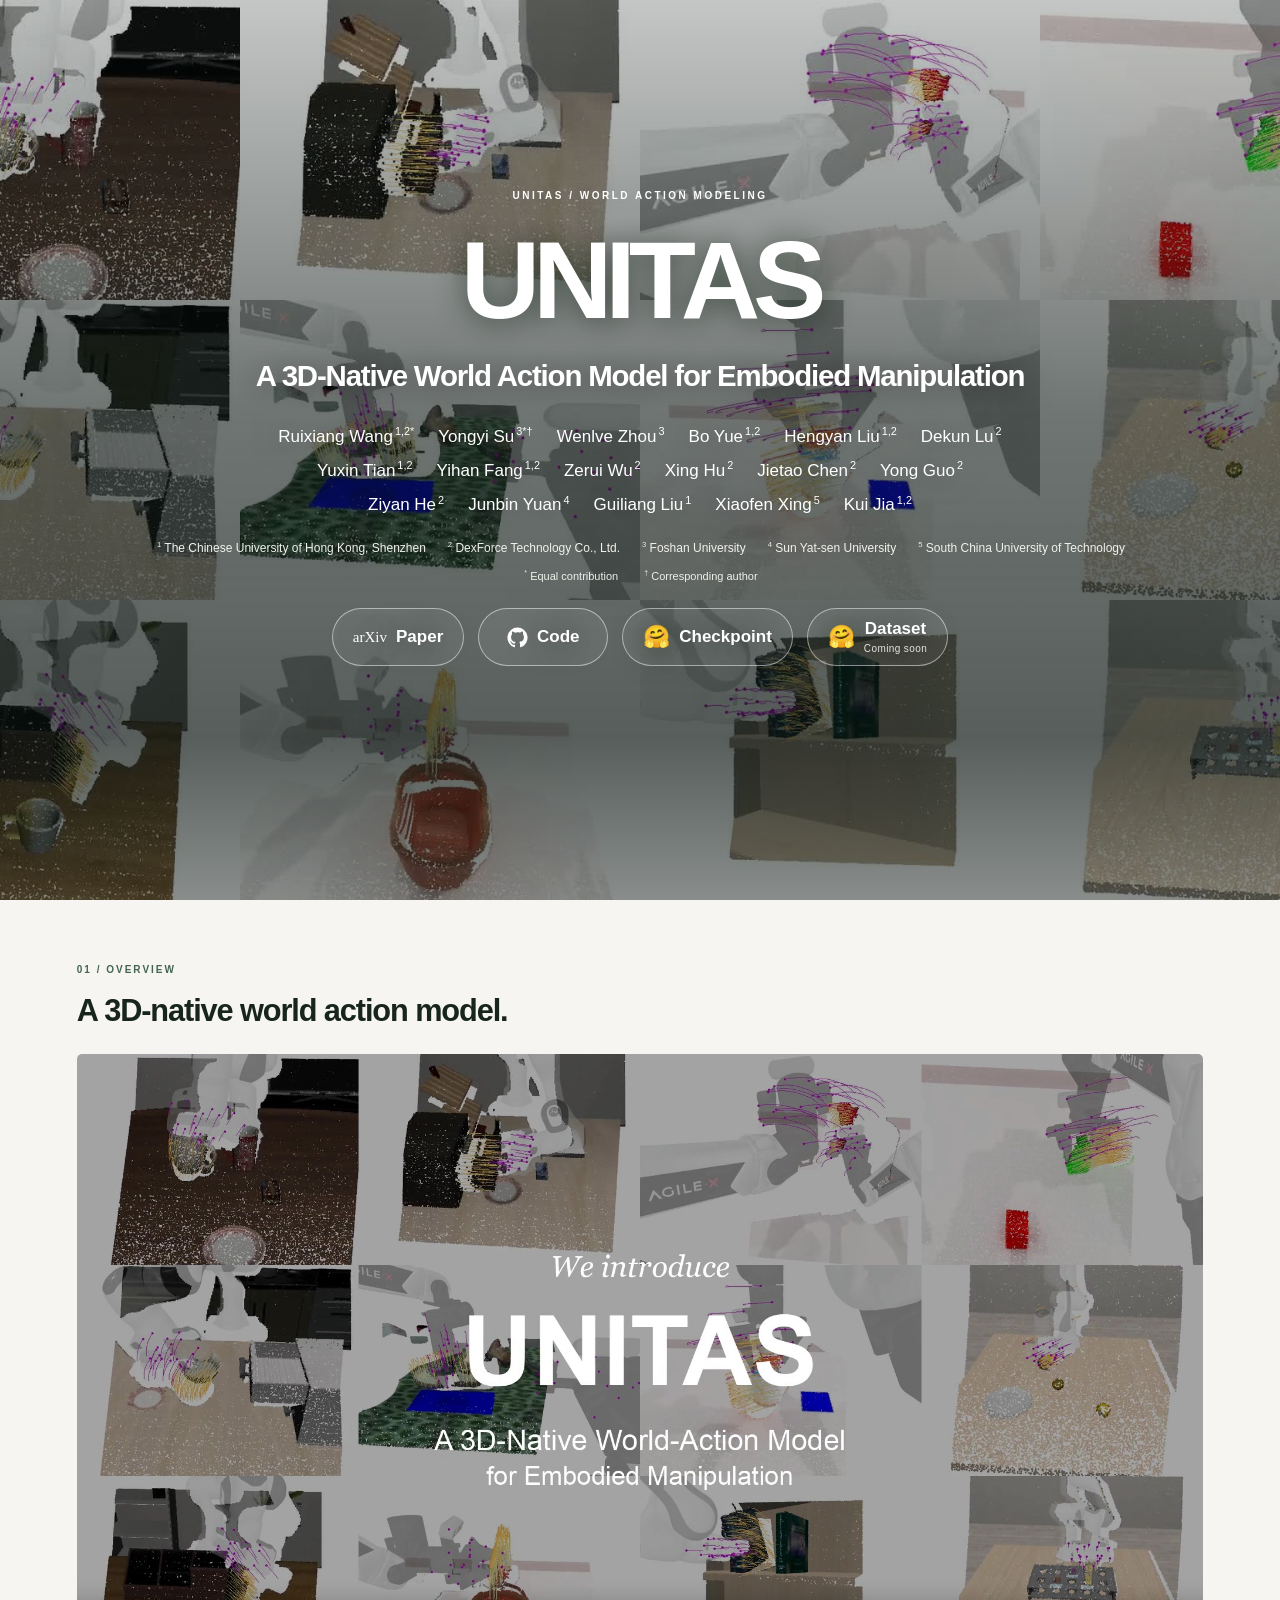
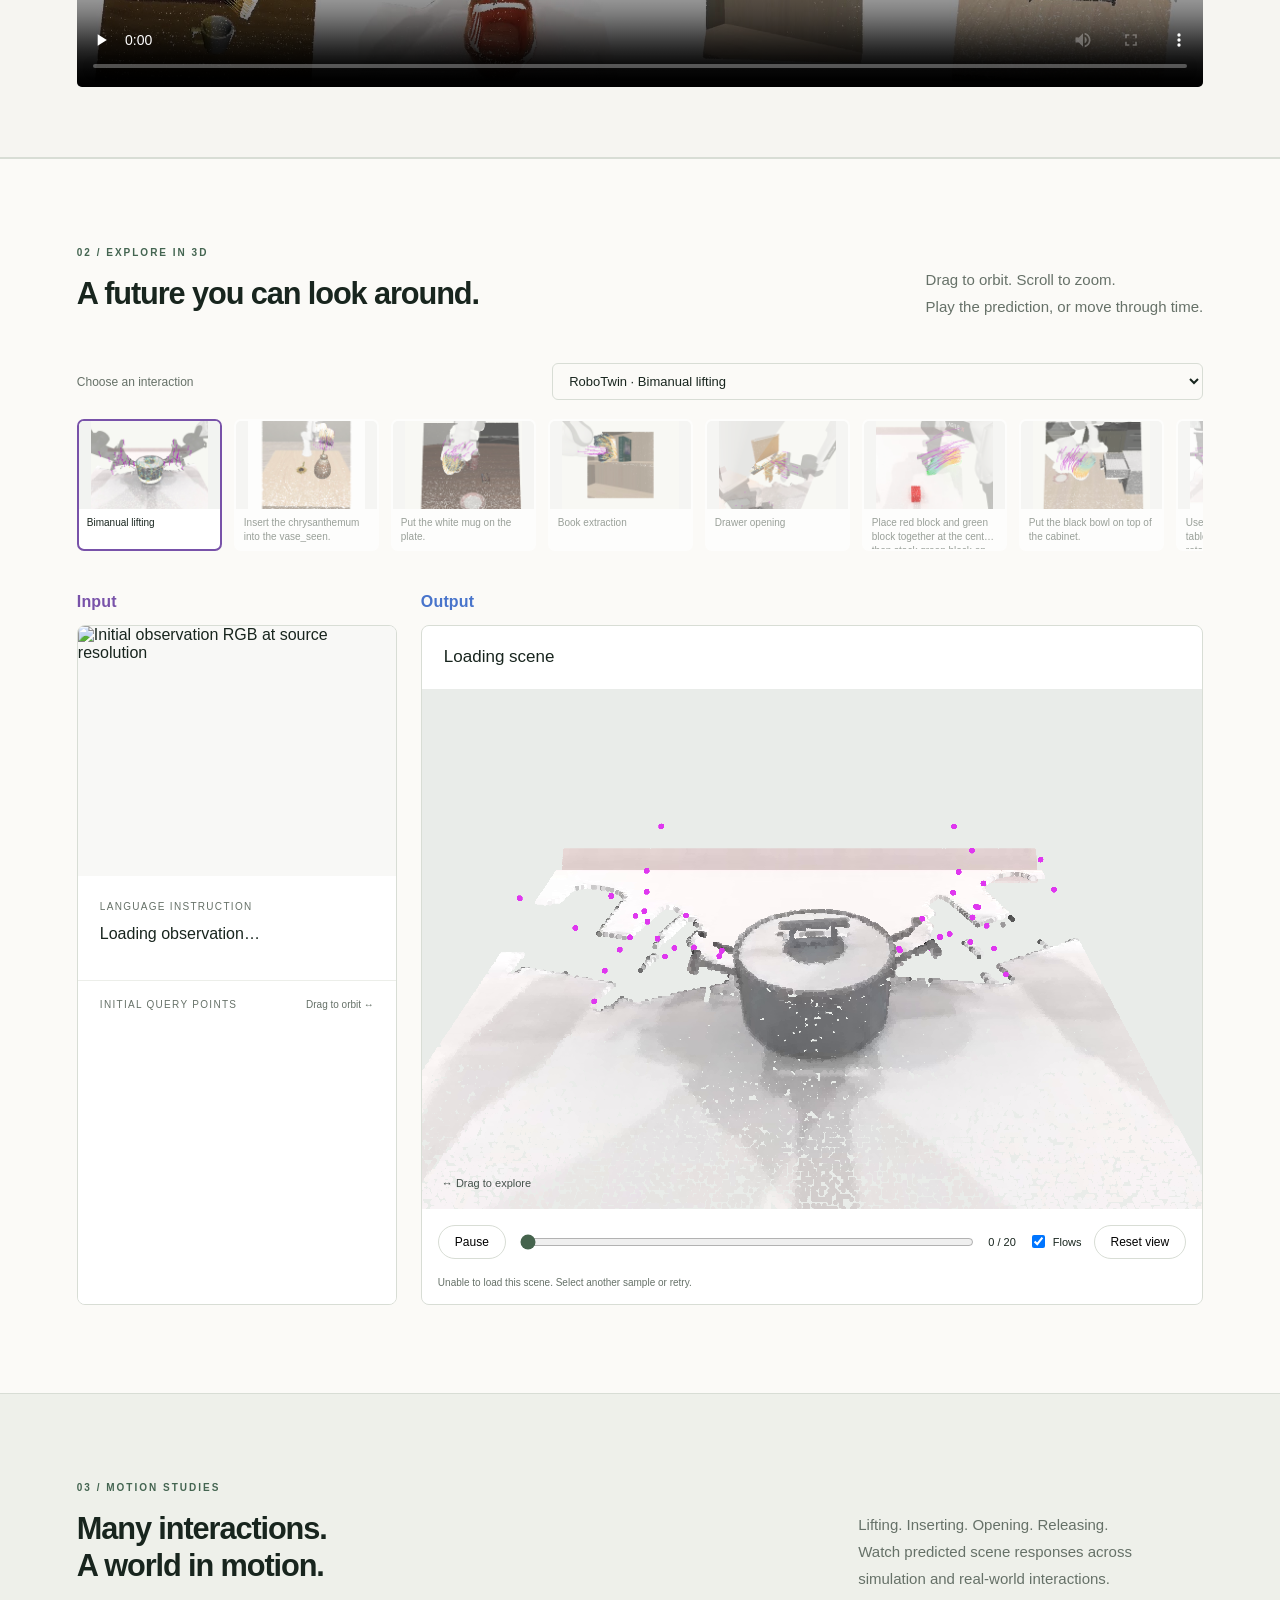
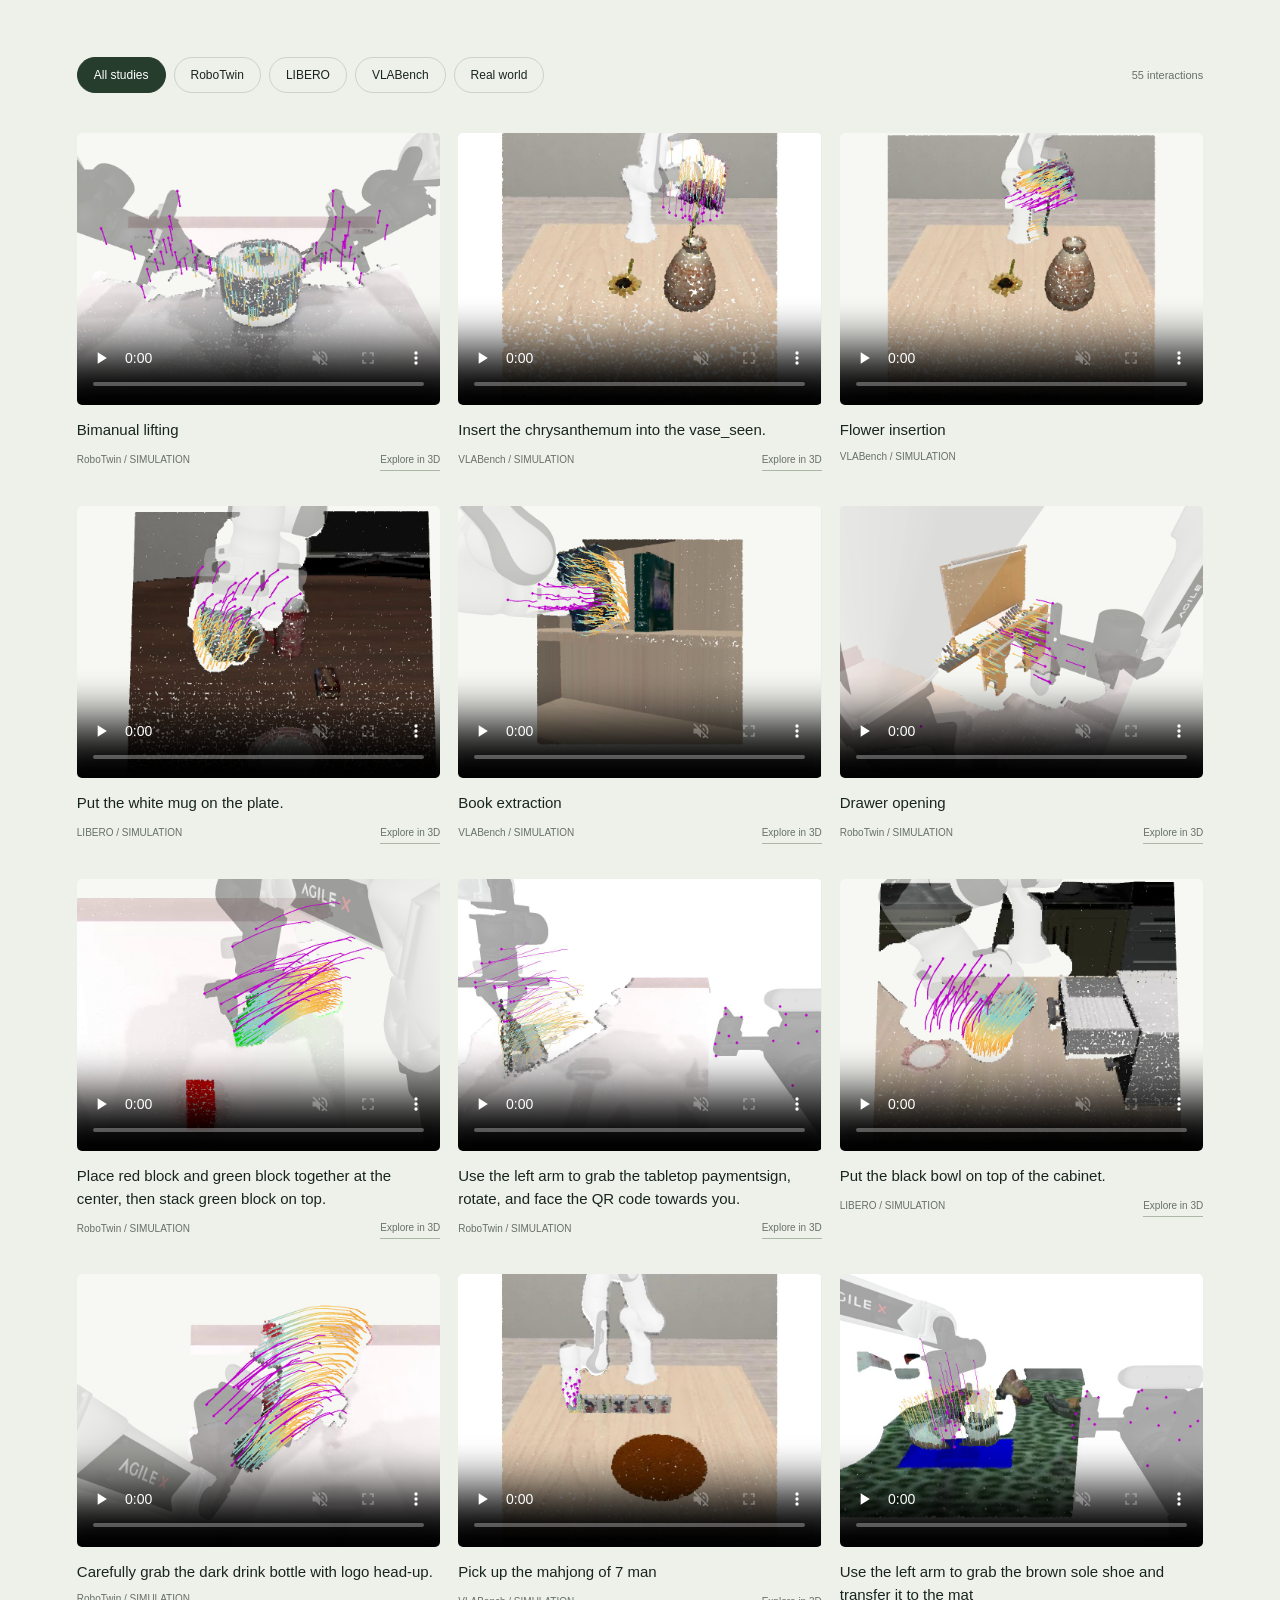
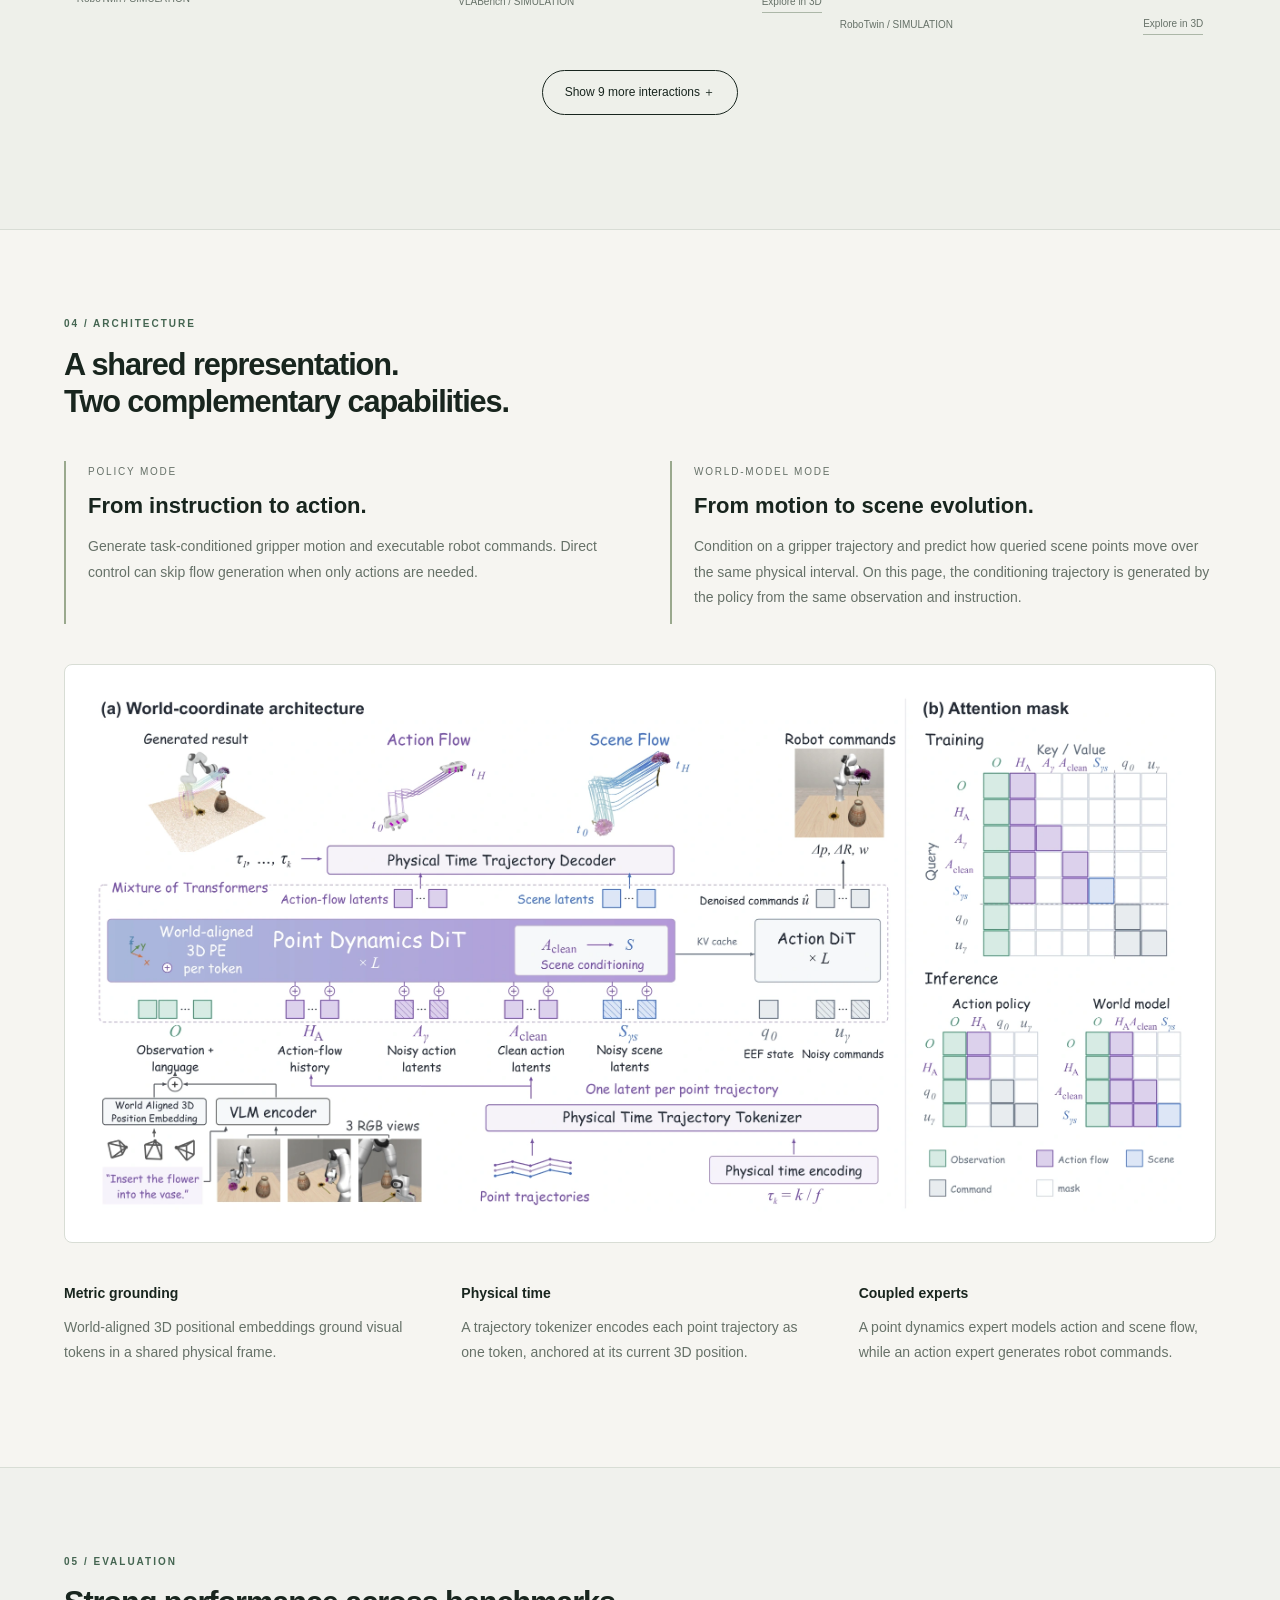
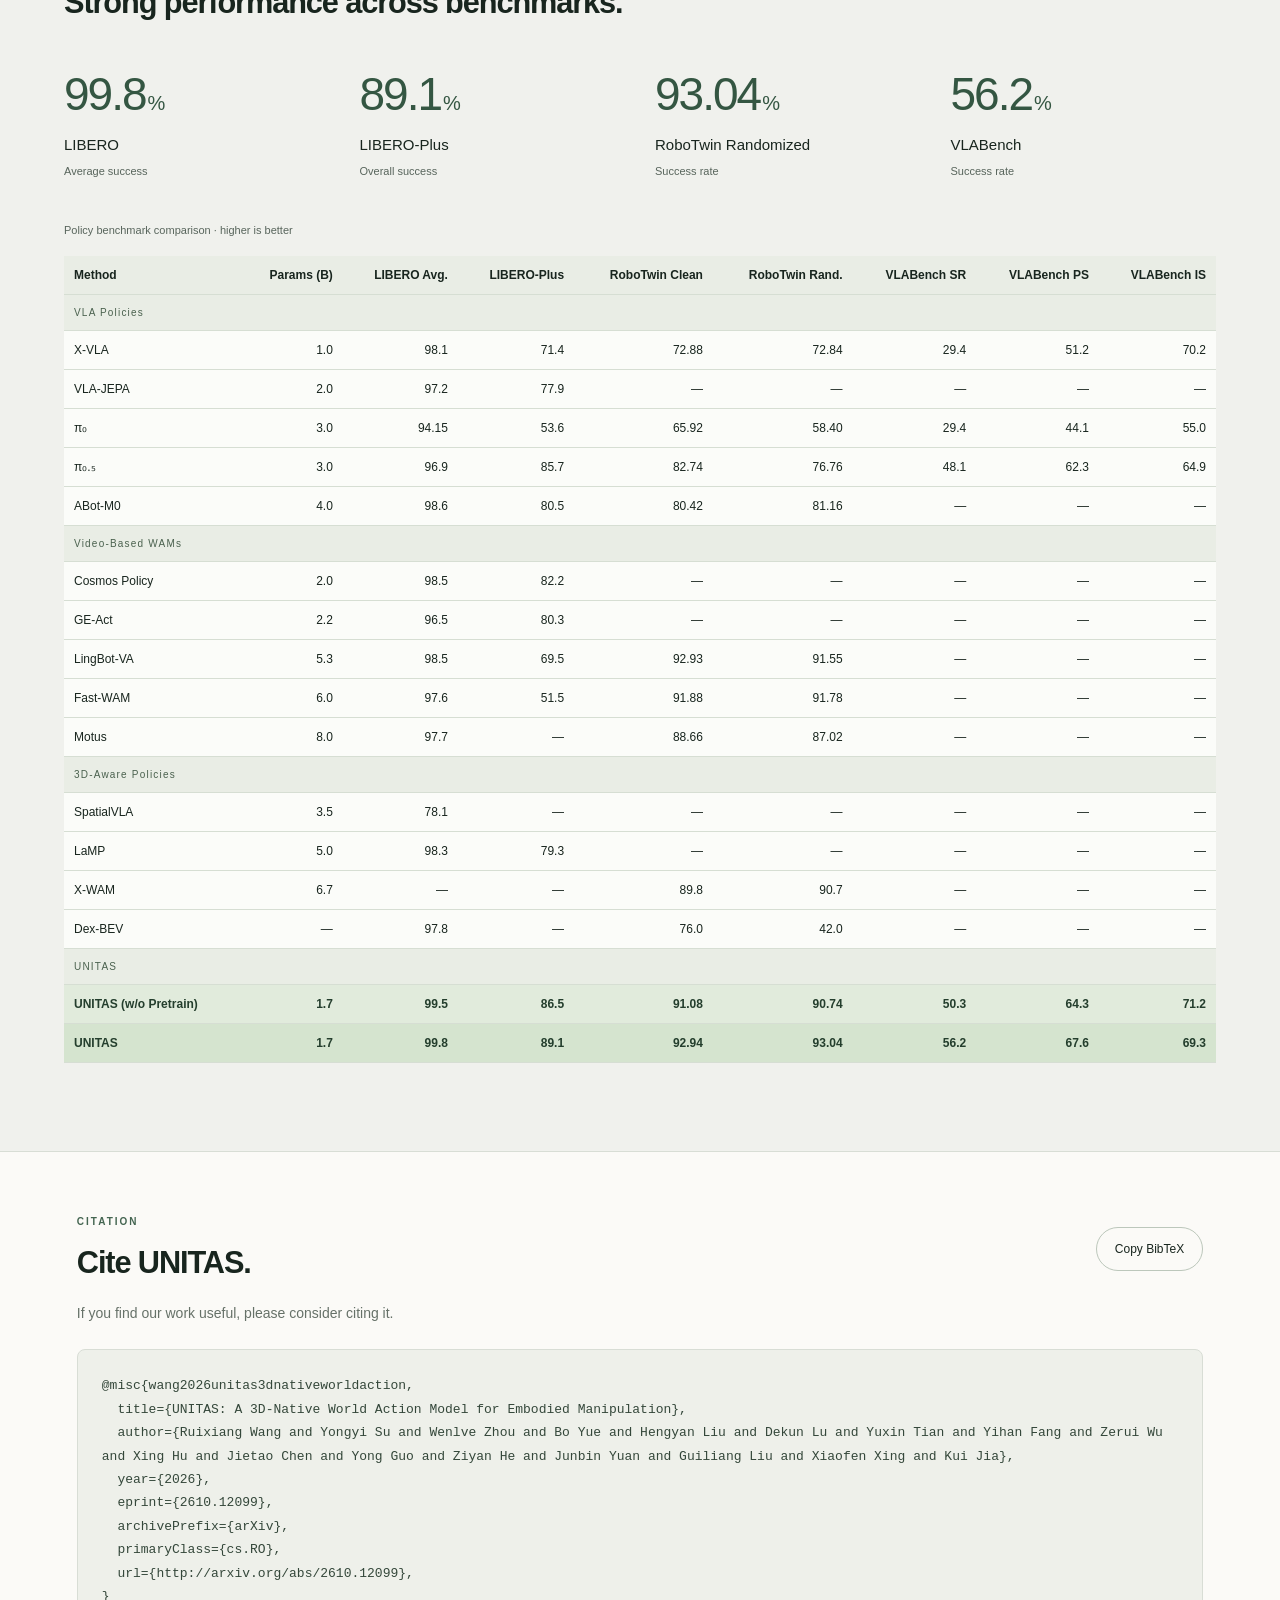
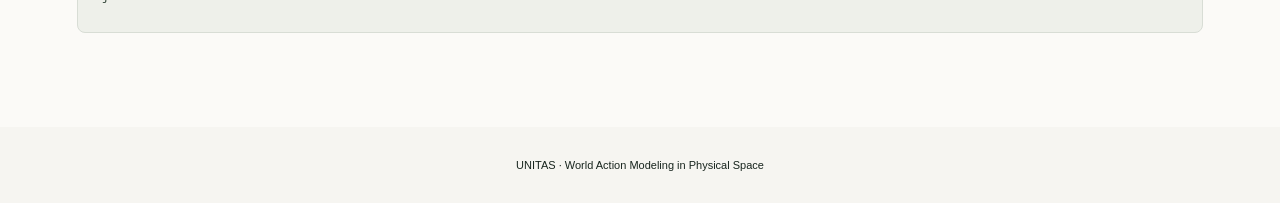
==== commit 46693493: "Update project resources, responsive layout, citation and evaluation palette" ====
--- a/index.html
+++ b/index.html
@@ -1,8 +1,22 @@
 <!DOCTYPE html>
 
-<html lang="en"><head><meta charset="utf-8"/><meta content="width=device-width,initial-scale=1" name="viewport"/><meta content="Unitas: A 3D-Native World Action Model for Embodied Manipulation. Observations, actions, and scene dynamics in one physical space." name="description"/><title>Unitas: A 3D-Native World Action Model for Embodied Manipulation</title><link href="page.css?v=smaller-sections" rel="stylesheet"/><link href="explorer-layout.css?v=smaller-sections" rel="stylesheet"/></head><body data-asset-root="assets/full-arm-292814-panda-trails" data-hero-root="assets/current-cover-20260928"><a class="skip-link" href="#interactive">Skip to interactive scenes</a><header aria-hidden="true" class="nav" inert=""><a class="wordmark" href="#cover">UNITAS</a><nav aria-label="Main navigation"><a href="#interactive">Explore in 3D</a><a href="#studies">Motion studies</a><a href="#method">Method</a><a href="#results">Results</a><a href="assets/paper-20260928/UNITAS.pdf">Paper</a></nav></header><main>
-<section class="cinema-intro" id="cover"><div class="cinema-sticky"><div class="video-wall"><video aria-label="Twelve scene predictions from checkpoint 292814" autoplay="" id="hero-mosaic" loop="" muted="" playsinline="" poster="assets/current-cover-20260928/wall-desktop.jpg" preload="metadata" src="assets/current-cover-20260928/wall-desktop.mp4"></video></div><div aria-hidden="true" class="hero-reveal"><span style="--delay:0.12s"></span><span style="--delay:0.48s"></span><span style="--delay:0.24s"></span><span style="--delay:0.7s"></span><span style="--delay:0.55s"></span><span style="--delay:0.03s"></span><span style="--delay:0.34s"></span><span style="--delay:0.86s"></span><span style="--delay:0.38s"></span><span style="--delay:0.8s"></span><span style="--delay:0.62s"></span><span style="--delay:0.18s"></span></div><div class="cinema-shade"></div><div class="cinema-copy"><div class="eyebrow">UNITAS / WORLD ACTION MODELING</div><h1><span class="hero-name">UNITAS</span><span class="hero-paper-title">A 3D-Native World Action Model for Embodied Manipulation</span></h1><div aria-label="Authors and affiliations" class="hero-credits"><div class="hero-authors"><div class="author-row"><span class="author"><a href="https://robbinw.github.io/" rel="noopener noreferrer" target="_blank">Ruixiang Wang</a><sup>1,2*</sup></span><span class="author"><a href="https://yysu.site/" rel="noopener noreferrer" target="_blank">Yongyi Su</a><sup>3*†</sup></span><span class="author">Wenlve Zhou<sup>3</sup></span><span class="author">Bo Yue<sup>1,2</sup></span><span class="author">Hengyan Liu<sup>1,2</sup></span><span class="author">Dekun Lu<sup>2</sup></span></div><div class="author-row"><span class="author">Yuxin Tian<sup>1,2</sup></span><span class="author">Yihan Fang<sup>1,2</sup></span><span class="author">Zerui Wu<sup>2</sup></span><span class="author">Xing Hu<sup>2</sup></span><span class="author">Jietao Chen<sup>2</sup></span><span class="author">Yong Guo<sup>2</sup></span></div><div class="author-row"><span class="author">Ziyan He<sup>2</sup></span><span class="author">Junbin Yuan<sup>4</sup></span><span class="author">Guiliang Liu<sup>1</sup></span><span class="author">Xiaofen Xing<sup>5</sup></span><span class="author">Kui Jia<sup>1,2</sup></span></div></div><div class="hero-affiliations"><span><sup>1</sup> The Chinese University of Hong Kong, Shenzhen</span><span><sup>2</sup> DexForce Technology Co., Ltd.</span><span><sup>3</sup> Foshan University</span><span><sup>4</sup> Sun Yat-sen University</span><span><sup>5</sup> South China University of Technology</span></div><div class="hero-contributions"><span><sup>*</sup> Equal contribution</span><span><sup>†</sup> Corresponding author</span></div></div><div class="hero-links"><a href="https://arxiv.org/abs/2610.12099" target="_blank"><span aria-hidden="true" class="resource-icon paper-icon">arXiv</span><span>Paper</span></a><a href="https://github.com/DexForce/UNITAS" aria-label="Code repository" rel="noopener noreferrer" target="_blank"><svg aria-hidden="true" fill="currentColor" height="25" viewbox="0 0 24 24" width="25"><path d="M12 .7a11.5 11.5 0 0 0-3.64 22.41c.58.1.79-.25.79-.55v-2.23c-3.22.7-3.9-1.37-3.9-1.37-.52-1.34-1.29-1.7-1.29-1.7-1.05-.72.08-.71.08-.71 1.16.08 1.78 1.2 1.78 1.2 1.03 1.77 2.71 1.26 3.37.96.1-.75.4-1.26.73-1.55-2.57-.29-5.27-1.28-5.27-5.69 0-1.26.45-2.3 1.19-3.11-.12-.29-.51-1.47.11-3.06 0 0 .97-.31 3.16 1.19A11 11 0 0 1 12 6.1c.98 0 1.96.13 2.88.39 2.2-1.5 3.16-1.19 3.16-1.19.62 1.59.23 2.77.11 3.06.74.81 1.19 1.85 1.19 3.11 0 4.42-2.71 5.4-5.29 5.68.42.36.79 1.06.79 2.14v3.27c0 .31.21.66.8.55A11.5 11.5 0 0 0 12 .7Z"></path></svg><span>Code</span></a><span aria-disabled="true" aria-label="Checkpoint, coming soon" class="resource-pending" role="link"><span aria-hidden="true" class="resource-icon">🤗</span><span>Checkpoint <small>Coming soon</small></span></span></div></div></div></section>
+<html lang="en"><head><meta charset="utf-8"/><meta content="width=device-width,initial-scale=1" name="viewport"/><meta content="Unitas: A 3D-Native World Action Model for Embodied Manipulation. Observations, actions, and scene dynamics in one physical space." name="description"/><title>Unitas: A 3D-Native World Action Model for Embodied Manipulation</title><link href="page.css?v=evaluation-20261015" rel="stylesheet"/><link href="explorer-layout.css?v=narrower-sections-20261015" rel="stylesheet"/></head><body data-asset-root="assets/full-arm-292814-panda-trails" data-hero-root="assets/current-cover-20260928"><a class="skip-link" href="#interactive">Skip to interactive scenes</a><header aria-hidden="true" class="nav" inert=""><a class="wordmark" href="#cover">UNITAS</a><nav aria-label="Main navigation"><a href="#interactive">Explore in 3D</a><a href="#studies">Motion studies</a><a href="#method">Method</a><a href="#results">Results</a><a href="assets/paper-20260928/UNITAS.pdf">Paper</a></nav></header><main>
+<section class="cinema-intro" id="cover"><div class="cinema-sticky"><div class="video-wall"><video aria-label="Twelve scene predictions from checkpoint 292814" autoplay="" id="hero-mosaic" loop="" muted="" playsinline="" poster="assets/current-cover-20260928/wall-desktop.jpg" preload="metadata" src="assets/current-cover-20260928/wall-desktop.mp4"></video></div><div aria-hidden="true" class="hero-reveal"><span style="--delay:0.12s"></span><span style="--delay:0.48s"></span><span style="--delay:0.24s"></span><span style="--delay:0.7s"></span><span style="--delay:0.55s"></span><span style="--delay:0.03s"></span><span style="--delay:0.34s"></span><span style="--delay:0.86s"></span><span style="--delay:0.38s"></span><span style="--delay:0.8s"></span><span style="--delay:0.62s"></span><span style="--delay:0.18s"></span></div><div class="cinema-shade"></div><div class="cinema-copy"><div class="eyebrow">UNITAS / WORLD ACTION MODELING</div><h1><span class="hero-name">UNITAS</span><span class="hero-paper-title">A 3D-Native World Action Model for Embodied Manipulation</span></h1><div aria-label="Authors and affiliations" class="hero-credits"><div class="hero-authors"><div class="author-row"><span class="author"><a href="https://robbinw.github.io/" rel="noopener noreferrer" target="_blank">Ruixiang Wang</a><sup>1,2*</sup></span><span class="author"><a href="https://yysu.site/" rel="noopener noreferrer" target="_blank">Yongyi Su</a><sup>3*†</sup></span><span class="author">Wenlve Zhou<sup>3</sup></span><span class="author">Bo Yue<sup>1,2</sup></span><span class="author">Hengyan Liu<sup>1,2</sup></span><span class="author">Dekun Lu<sup>2</sup></span></div><div class="author-row"><span class="author">Yuxin Tian<sup>1,2</sup></span><span class="author">Yihan Fang<sup>1,2</sup></span><span class="author">Zerui Wu<sup>2</sup></span><span class="author">Xing Hu<sup>2</sup></span><span class="author">Jietao Chen<sup>2</sup></span><span class="author">Yong Guo<sup>2</sup></span></div><div class="author-row"><span class="author">Ziyan He<sup>2</sup></span><span class="author">Junbin Yuan<sup>4</sup></span><span class="author">Guiliang Liu<sup>1</sup></span><span class="author">Xiaofen Xing<sup>5</sup></span><span class="author">Kui Jia<sup>1,2</sup></span></div></div><div class="hero-affiliations"><span><sup>1</sup> The Chinese University of Hong Kong, Shenzhen</span><span><sup>2</sup> DexForce Technology Co., Ltd.</span><span><sup>3</sup> Foshan University</span><span><sup>4</sup> Sun Yat-sen University</span><span><sup>5</sup> South China University of Technology</span></div><div class="hero-contributions"><span><sup>*</sup> Equal contribution</span><span><sup>†</sup> Corresponding author</span></div></div><div class="hero-links"><a href="https://arxiv.org/abs/2610.12099" target="_blank"><span aria-hidden="true" class="resource-icon paper-icon">arXiv</span><span>Paper</span></a><a href="https://github.com/DexForce/UNITAS" aria-label="Code repository" rel="noopener noreferrer" target="_blank"><svg aria-hidden="true" fill="currentColor" height="25" viewbox="0 0 24 24" width="25"><path d="M12 .7a11.5 11.5 0 0 0-3.64 22.41c.58.1.79-.25.79-.55v-2.23c-3.22.7-3.9-1.37-3.9-1.37-.52-1.34-1.29-1.7-1.29-1.7-1.05-.72.08-.71.08-.71 1.16.08 1.78 1.2 1.78 1.2 1.03 1.77 2.71 1.26 3.37.96.1-.75.4-1.26.73-1.55-2.57-.29-5.27-1.28-5.27-5.69 0-1.26.45-2.3 1.19-3.11-.12-.29-.51-1.47.11-3.06 0 0 .97-.31 3.16 1.19A11 11 0 0 1 12 6.1c.98 0 1.96.13 2.88.39 2.2-1.5 3.16-1.19 3.16-1.19.62 1.59.23 2.77.11 3.06.74.81 1.19 1.85 1.19 3.11 0 4.42-2.71 5.4-5.29 5.68.42.36.79 1.06.79 2.14v3.27c0 .31.21.66.8.55A11.5 11.5 0 0 0 12 .7Z"></path></svg><span>Code</span></a><a href="http://huggingface.co/RobbinWang123/Unitas" aria-label="Checkpoint on Hugging Face" rel="noopener noreferrer" target="_blank"><span aria-hidden="true" class="resource-icon">🤗</span><span>Checkpoint</span></a><span aria-disabled="true" aria-label="Dataset, coming soon" class="resource-pending" role="link"><span aria-hidden="true" class="resource-icon">🤗</span><span>Dataset <small>Coming soon</small></span></span></div></div></div></section>
 <section class="opening film-introduction" id="film"><div class="film-heading"><div class="section-label">01 / OVERVIEW</div><h2>A 3D-native world action model.</h2></div><video aria-label="UNITAS research film" class="research-film" controls="" playsinline="" poster="assets/current-film-20260928/poster-introduce-20261012.jpg" preload="none"><source src="assets/current-film-20260928/UNITAS_white.mp4" type="video/mp4"/><track kind="subtitles" label="English" src="assets/current-film-20260928/captions.vtt" srclang="en"/></video></section>
 <section class="section interactive" id="interactive"><div class="section-head"><div><div class="section-label">02 / EXPLORE IN 3D</div><h2>A future you can look around.</h2></div><p>Drag to orbit. Scroll to zoom.<br/>Play the prediction, or move through time.</p></div><div class="explorer-select"><label for="motion-select">Choose an interaction</label><select id="motion-select"></select></div><div aria-label="Choose a 3D scene" class="sample-tabs" id="motion-samples" role="group"></div><div class="explorer-columns"><div class="explorer-column input-column"><h3 class="io-label">Input</h3><div class="input-panel"><a class="input-rgb-link" id="input-rgb-original" rel="noopener" target="_blank"><img alt="Initial observation RGB at source resolution" id="motion-rgb"/></a><div class="input-language"><span>Language instruction</span><p id="input-language">Choose an interaction above.</p></div><div class="input-query-heading">Initial query points <small>Drag to orbit ↔</small></div><div aria-label="Initial query point cloud and calibrated observation camera" id="input-query-stage"></div></div></div><div class="explorer-column output-column"><h3 class="io-label output-label">Output</h3><div class="motion-shell"><div class="motion-top"><h3 id="motion-title">Loading scene</h3><select aria-label="Trajectory source" hidden="" id="motion-mode"><option value="pred">Model prediction</option><option value="gt">Ground truth</option></select></div><div id="motion-stage"><span class="drag-hint">↔ Drag to explore</span></div><div class="motion-controls"><button id="motion-play">Pause</button><input aria-label="Prediction time" id="motion-time" max="1000" min="0" type="range" value="0"/><output id="motion-frame">0 / 20</output><label><input checked="" id="motion-trails" type="checkbox"/> Flows</label><button id="motion-reset">Reset view</button></div><p id="motion-status" role="status">Loading 3D trajectories…</p></div></div></div></section><section class="section motion-films" id="studies"><div class="section-head"><div><div class="section-label">03 / MOTION STUDIES</div><h2>Many interactions.<br/>A world in motion.</h2></div><p>Lifting. Inserting. Opening. Releasing.<br/>Watch predicted scene responses across simulation and real-world interactions.</p></div><div class="gallery-toolbar"><div aria-label="Filter scene predictions" class="sample-tabs" id="study-filters" role="group"><button aria-pressed="true" data-filter="all">All studies</button><button aria-pressed="false" data-filter="RoboTwin">RoboTwin</button><button aria-pressed="false" data-filter="LIBERO">LIBERO</button><button aria-pressed="false" data-filter="VLABench">VLABench</button><button aria-pressed="false" data-filter="real">Real world</button></div><span aria-live="polite" id="study-count"></span></div><div class="film-grid" id="study-grid"></div><button class="button more" id="study-more">More interactions ＋</button></section>
 <section class="section method" id="method"><div class="section-label">04 / ARCHITECTURE</div><h2>A shared representation.<br/><em>Two complementary capabilities.</em></h2><div class="capabilities"><article><span>POLICY MODE</span><h3>From instruction to action.</h3><p>Generate task-conditioned gripper motion and executable robot commands. Direct control can skip flow generation when only actions are needed.</p></article><article><span>WORLD-MODEL MODE</span><h3>From motion to scene evolution.</h3><p>Condition on a gripper trajectory and predict how queried scene points move over the same physical interval. On this page, the conditioning trajectory is generated by the policy from the same observation and instruction.</p></article></div><a class="diagram" href="assets/paper-20260928/architecture.pdf" rel="noopener" target="_blank" title="Figure 2 — open full-resolution architecture"><img alt="UNITAS architecture with shared observation grounding and coupled motion and action branches" height="1138" loading="lazy" src="assets/paper-20260928/architecture.webp" width="2400"/></a><div class="method-details"><p><strong>Metric grounding</strong>World-aligned 3D positional embeddings ground visual tokens in a shared physical frame.</p><p><strong>Physical time</strong>A trajectory tokenizer encodes each point trajectory as one token, anchored at its current 3D position.</p><p><strong>Coupled experts</strong>A point dynamics expert models action and scene flow, while an action expert generates robot commands.</p></div></section><section class="section results" id="results"><div class="section-label">05 / EVALUATION</div><h2>Strong performance across benchmarks.</h2><div class="metrics"><div><strong>99.8<span>%</span></strong><p>LIBERO</p><small>Average success</small></div><div><strong>89.1<span>%</span></strong><p>LIBERO-Plus</p><small>Overall success</small></div><div><strong>93.04<span>%</span></strong><p>RoboTwin Randomized</p><small>Success rate</small></div><div><strong>56.2<span>%</span></strong><p>VLABench</p><small>Success rate</small></div></div><div aria-label="Policy benchmark comparison, scroll horizontally for all columns" class="table-scroll" tabindex="0"><table id="benchmark-table"><caption>Policy benchmark comparison · higher is better</caption><thead><tr><th>Method</th><th>Params (B)</th><th>LIBERO Avg.</th><th>LIBERO-Plus</th><th>RoboTwin Clean</th><th>RoboTwin Rand.</th><th>VLABench SR</th><th>VLABench PS</th><th>VLABench IS</th></tr></thead><tbody><tr class="group"><td colspan="9">VLA Policies</td></tr><tr class=""><td>X-VLA</td><td>1.0</td><td>98.1</td><td>71.4</td><td>72.88</td><td>72.84</td><td>29.4</td><td>51.2</td><td>70.2</td></tr><tr class=""><td>VLA-JEPA</td><td>2.0</td><td>97.2</td><td>77.9</td><td>—</td><td>—</td><td>—</td><td>—</td><td>—</td></tr><tr class=""><td>π₀</td><td>3.0</td><td>94.15</td><td>53.6</td><td>65.92</td><td>58.40</td><td>29.4</td><td>44.1</td><td>55.0</td></tr><tr class=""><td>π₀.₅</td><td>3.0</td><td>96.9</td><td>85.7</td><td>82.74</td><td>76.76</td><td>48.1</td><td>62.3</td><td>64.9</td></tr><tr class=""><td>ABot-M0</td><td>4.0</td><td>98.6</td><td>80.5</td><td>80.42</td><td>81.16</td><td>—</td><td>—</td><td>—</td></tr><tr class="group"><td colspan="9">Video-Based WAMs</td></tr><tr class=""><td>Cosmos Policy</td><td>2.0</td><td>98.5</td><td>82.2</td><td>—</td><td>—</td><td>—</td><td>—</td><td>—</td></tr><tr class=""><td>GE-Act</td><td>2.2</td><td>96.5</td><td>80.3</td><td>—</td><td>—</td><td>—</td><td>—</td><td>—</td></tr><tr class=""><td>LingBot-VA</td><td>5.3</td><td>98.5</td><td>69.5</td><td>92.93</td><td>91.55</td><td>—</td><td>—</td><td>—</td></tr><tr class=""><td>Fast-WAM</td><td>6.0</td><td>97.6</td><td>51.5</td><td>91.88</td><td>91.78</td><td>—</td><td>—</td><td>—</td></tr><tr class=""><td>Motus</td><td>8.0</td><td>97.7</td><td>—</td><td>88.66</td><td>87.02</td><td>—</td><td>—</td><td>—</td></tr><tr class="group"><td colspan="9">3D-Aware Policies</td></tr><tr class=""><td>SpatialVLA</td><td>3.5</td><td>78.1</td><td>—</td><td>—</td><td>—</td><td>—</td><td>—</td><td>—</td></tr><tr class=""><td>LaMP</td><td>5.0</td><td>98.3</td><td>79.3</td><td>—</td><td>—</td><td>—</td><td>—</td><td>—</td></tr><tr class=""><td>X-WAM</td><td>6.7</td><td>—</td><td>—</td><td>89.8</td><td>90.7</td><td>—</td><td>—</td><td>—</td></tr><tr class=""><td>Dex-BEV</td><td>—</td><td>97.8</td><td>—</td><td>76.0</td><td>42.0</td><td>—</td><td>—</td><td>—</td></tr><tr class="group"><td colspan="9">UNITAS</td></tr><tr class="ours"><td>UNITAS (w/o Pretrain)</td><td>1.7</td><td>99.5</td><td>86.5</td><td>91.08</td><td>90.74</td><td>50.3</td><td>64.3</td><td>71.2</td></tr><tr class="ours"><td>UNITAS</td><td>1.7</td><td>99.8</td><td>89.1</td><td>92.94</td><td>93.04</td><td>56.2</td><td>67.6</td><td>69.3</td></tr></tbody></table></div></section>
-<footer class="minimal-footer"><a href="#cover">UNITAS · World Action Modeling in Physical Space</a></footer></main><script type="importmap">{"imports":{"three":"./vendor/three.module.js"}}</script><script defer="" src="fullarm-page.js?v=paymentsign"></script><script src="fullarm-viewer.js?v=paymentsign" type="module"></script></body></html>
+<section class="section citation" id="citation" aria-labelledby="citation-title">
+<div class="citation-heading"><div><div class="section-label">CITATION</div><h2 id="citation-title">Cite UNITAS.</h2></div><button class="citation-copy" id="citation-copy" type="button">Copy BibTeX</button></div>
+<p class="citation-intro">If you find our work useful, please consider citing it.</p>
+<pre class="citation-code" tabindex="0" aria-label="UNITAS BibTeX citation"><code id="citation-bibtex">@misc{wang2026unitas3dnativeworldaction,
+  title={UNITAS: A 3D-Native World Action Model for Embodied Manipulation},
+  author={Ruixiang Wang and Yongyi Su and Wenlve Zhou and Bo Yue and Hengyan Liu and Dekun Lu and Yuxin Tian and Yihan Fang and Zerui Wu and Xing Hu and Jietao Chen and Yong Guo and Ziyan He and Junbin Yuan and Guiliang Liu and Xiaofen Xing and Kui Jia},
+  year={2026},
+  eprint={2610.12099},
+  archivePrefix={arXiv},
+  primaryClass={cs.RO},
+  url={http://arxiv.org/abs/2610.12099},
+}</code></pre>
+<p class="citation-status" id="citation-status" role="status" aria-live="polite"></p>
+</section>
+<footer class="minimal-footer"><a href="#cover">UNITAS · World Action Modeling in Physical Space</a></footer></main><script type="importmap">{"imports":{"three":"./vendor/three.module.js"}}</script><script defer="" src="fullarm-page.js?v=citation-20261015"></script><script src="fullarm-viewer.js?v=paymentsign" type="module"></script></body></html>
--- a/page.css
+++ b/page.css
@@ -56,7 +56,7 @@
 .research-film{display:block;width:100%;aspect-ratio:16/9;background:#fff;border-radius:5px}
 .minimal-footer{display:flex;justify-content:center;text-align:center;padding:32px 20px;font-size:13px}
 @media(max-width:900px){.hero-paper-title{white-space:normal;text-wrap:balance}.author-row{gap:7px 15px}.hero-authors{font-size:14px}}
-@media(max-width:600px){.hero-name{font-size:76px}.hero-paper-title{font-size:25px}.hero-authors{font-size:12px;gap:10px}.author-row{gap:6px 12px}.hero-links{gap:7px;width:100%}.hero-links a,.hero-links .resource-pending{min-width:0;flex:1;font-size:13px;gap:5px;padding:11px 8px}.hero-links small{font-size:8px}.hero-links svg{width:18px;height:18px}.resource-icon{font-size:19px}.paper-icon{font-size:12px}.cinema-sticky{min-height:960px}.film-introduction{padding-top:42px;padding-bottom:42px}}
+@media(max-width:600px){.hero-name{font-size:76px}.hero-paper-title{font-size:25px}.hero-authors{font-size:12px;gap:10px}.author-row{gap:6px 12px}.hero-links{gap:7px;width:100%;flex-wrap:wrap}.hero-links a,.hero-links .resource-pending{min-width:0;flex:1 1 calc(50% - 7px);font-size:13px;gap:5px;padding:11px 8px}.hero-links small{font-size:8px}.hero-links svg{width:18px;height:18px}.resource-icon{font-size:19px}.paper-icon{font-size:12px}.cinema-sticky{min-height:960px}.film-introduction{padding-top:42px;padding-bottom:42px}}
 
 /* Navigation appears after the cover and remains pinned through the content. */
 html{scroll-padding-top:88px}
@@ -67,3 +67,27 @@
 @media(min-width:1700px){.cinema-sticky{height:100svh}}
 @media(max-width:600px){html{scroll-padding-top:116px}.cinema-sticky{height:auto}}
 @media(prefers-reduced-motion:reduce){header.nav{transition:none}}
+
+/* Closing citation panel follows the same measure as the project media. */
+.citation{padding:64px max(6vw,calc((100% - 1200px)/2));background:#fbfaf7}
+.citation-heading{display:flex;align-items:center;justify-content:space-between;gap:20px}
+.citation-heading h2{margin-bottom:0}
+.citation-intro{font-size:14px;line-height:1.7;color:var(--muted);margin:20px 0 24px}
+.citation-copy{flex-shrink:0;border:1px solid #bcc7bb;border-radius:24px;background:transparent;color:var(--ink);padding:11px 18px;font-size:12px;min-height:44px}
+.citation-copy:hover{background:#e8eee3}
+.citation-code{margin:0;border:1px solid var(--line);border-radius:8px;background:#eef0ea;padding:24px;color:#34473a;font:13px/1.8 ui-monospace,SFMono-Regular,Consolas,monospace;white-space:pre-wrap;overflow-wrap:anywhere;tab-size:2}
+.citation-status{min-height:20px;margin:10px 0 0;font-size:12px;color:var(--muted)}
+@media(max-width:680px){.citation{padding:48px 20px}.citation-code{padding:16px;font-size:11px}.citation-heading{align-items:flex-end;gap:12px}.citation-heading h2{font-size:25px}.citation-copy{padding:10px 14px}}
+
+/* Evaluation keeps the paper palette, with green reserved for the results. */
+.results{background:#f0f1ed;color:var(--ink)}
+.results .section-label,.results em{color:var(--accent)}
+.results .metrics strong{color:#345642}
+.results .metrics small,.results .figure-note,.results .section-head p,.results .real-results p{color:#58655c}
+#benchmark-table{background:#fbfcf9}
+#benchmark-table caption{color:#58655c}
+#benchmark-table th,#benchmark-table td{border-bottom-color:#d6ded3}
+#benchmark-table thead{background:#e9ede5}
+#benchmark-table .group{background:#e9ede5;color:#4a614e}
+#benchmark-table .ours{background:#e1ebdc;color:#243e2d}
+#benchmark-table .ours:last-child{background:#d5e4cf}
--- a/explorer-layout.css
+++ b/explorer-layout.css
@@ -28,3 +28,22 @@
 @media(min-width:1600px){#motion-rgb{height:290px}#input-query-stage{min-height:280px}.explorer-columns #motion-stage{min-height:590px}}
 @media(max-width:950px){.explorer-columns{grid-template-columns: minmax(220px,1fr) minmax(0,1.6fr);gap:16px}#motion-rgb{height:220px}.input-language{padding:15px}#input-language{font-size:14px}.explorer-columns .motion-controls{flex-wrap:wrap}.explorer-columns #motion-stage{min-height:430px}}
 @media(max-width:680px){#interactive{padding-inline:5vw}.explorer-columns{grid-template-columns:1fr;gap:24px}.input-panel{display:grid;grid-template-columns:1fr 1fr}.input-rgb-link{grid-column:1}.input-language{grid-column:2;grid-row:1;border-bottom:0;padding:12px}.input-query-heading,#input-query-stage,.input-camera-caption{grid-column:1/-1}#motion-rgb{height:180px}#input-query-stage{height:230px;min-height:230px}.explorer-columns #motion-stage{height:430px;min-height:430px}#motion-samples button{flex-basis:120px}#interactive .explorer-select select{max-width:100%}}
+
+/* Keep the overview, explorer, and study films on a shared, quieter measure. */
+#film,#interactive,#studies{
+  max-width:none;
+  padding-inline:max(6vw,calc((100% - 1200px)/2));
+}
+@media(max-width:680px){
+  #film,#interactive,#studies{padding-inline:20px}
+  #interactive .explorer-select select{width:100%;min-width:0}
+  .explorer-columns .motion-controls{flex-wrap:wrap}
+  .explorer-columns .motion-controls input[type=range]{order:5;flex-basis:100%;height:30px}
+  .input-query-heading{flex-wrap:wrap;gap:6px;padding-inline:14px}
+  #input-language{overflow-wrap:anywhere}
+}
+@media(max-width:380px){
+  .input-panel{display:flex}
+  #motion-rgb{height:200px}
+  .input-language{border-bottom:1px solid #eceee9}
+}
